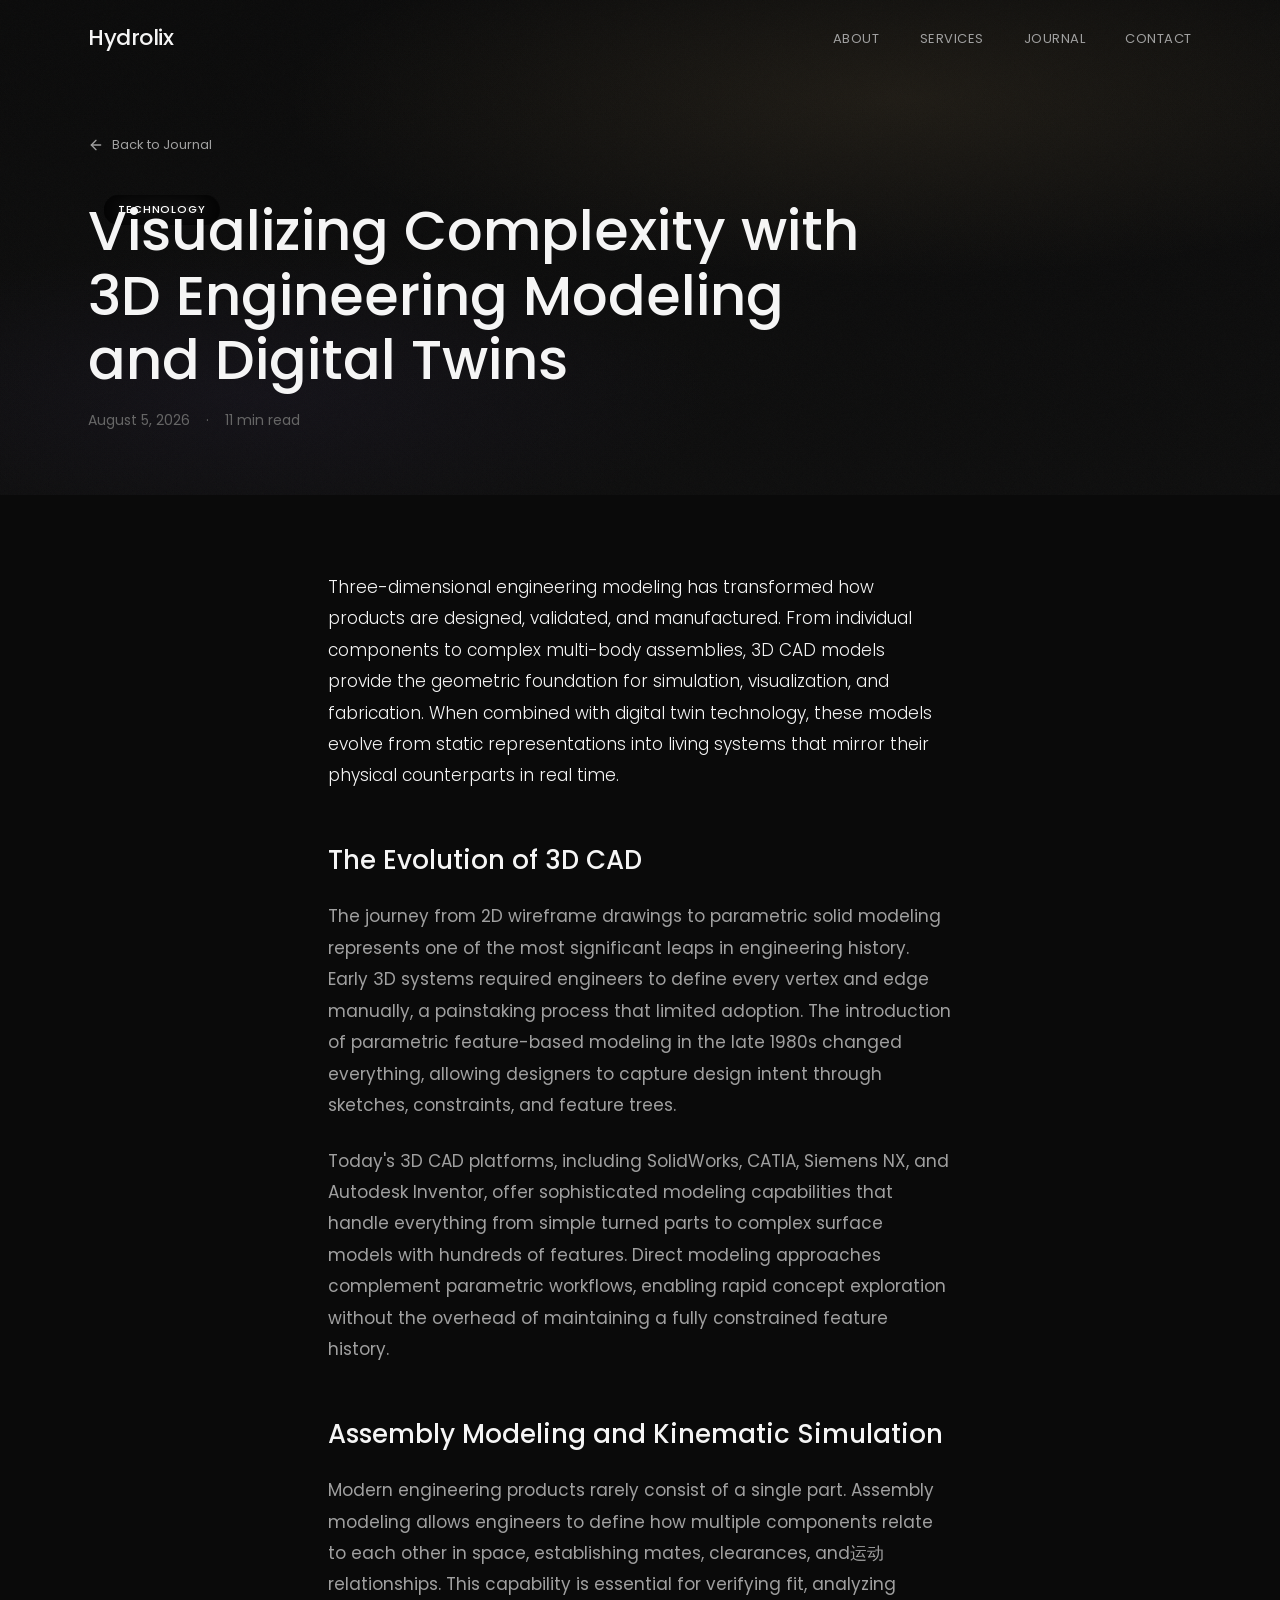
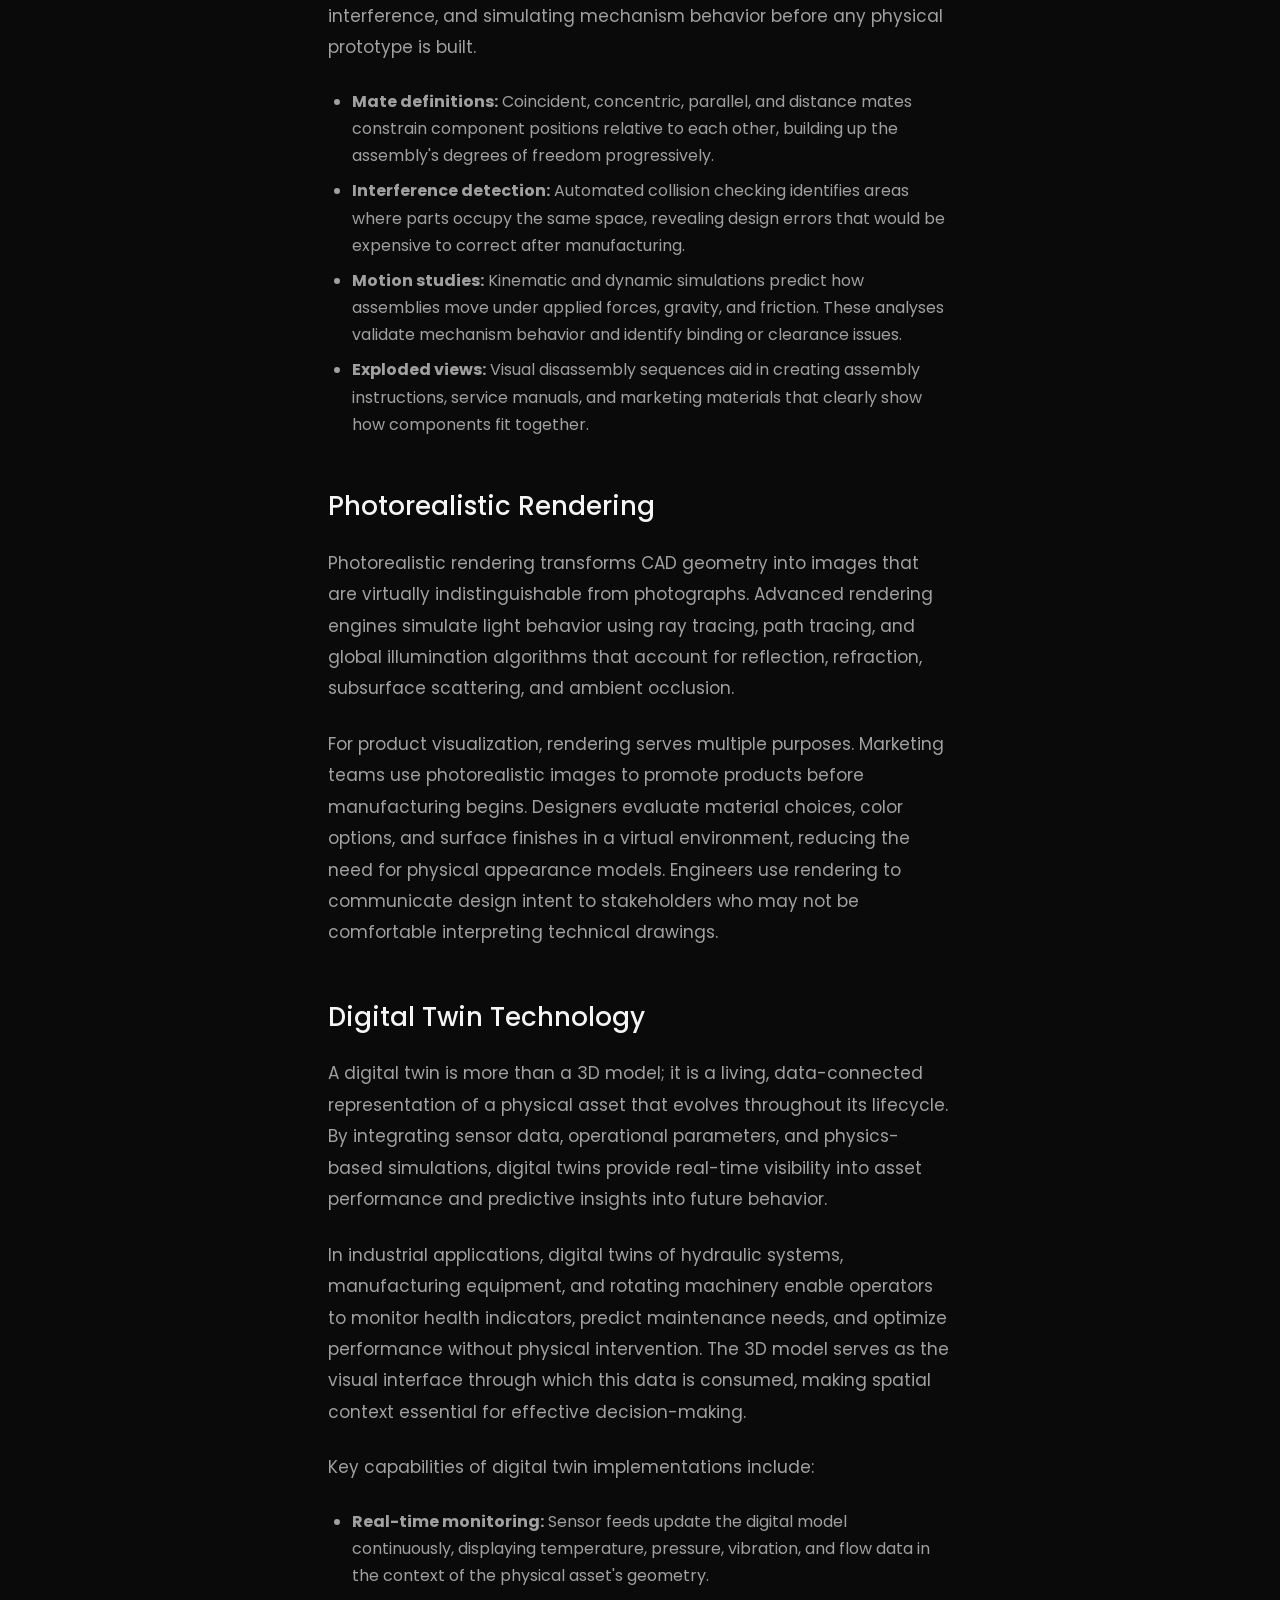
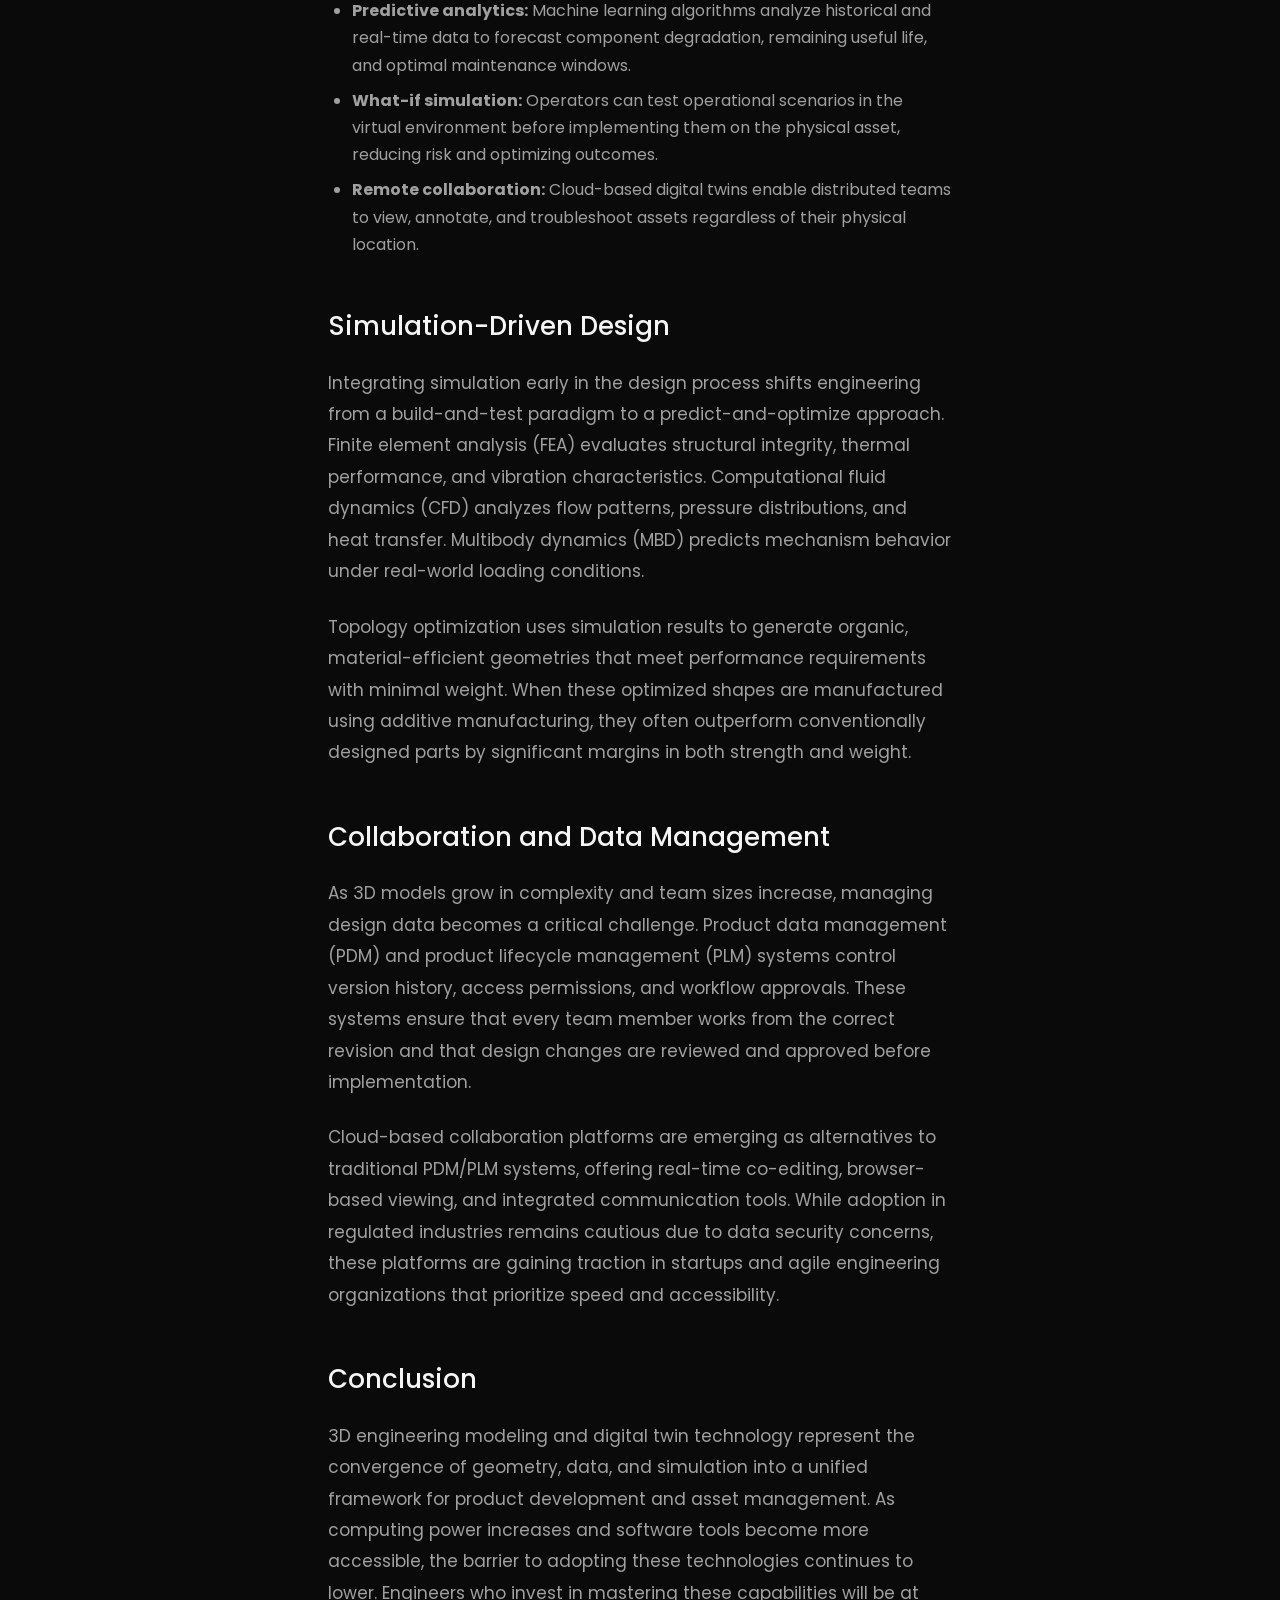
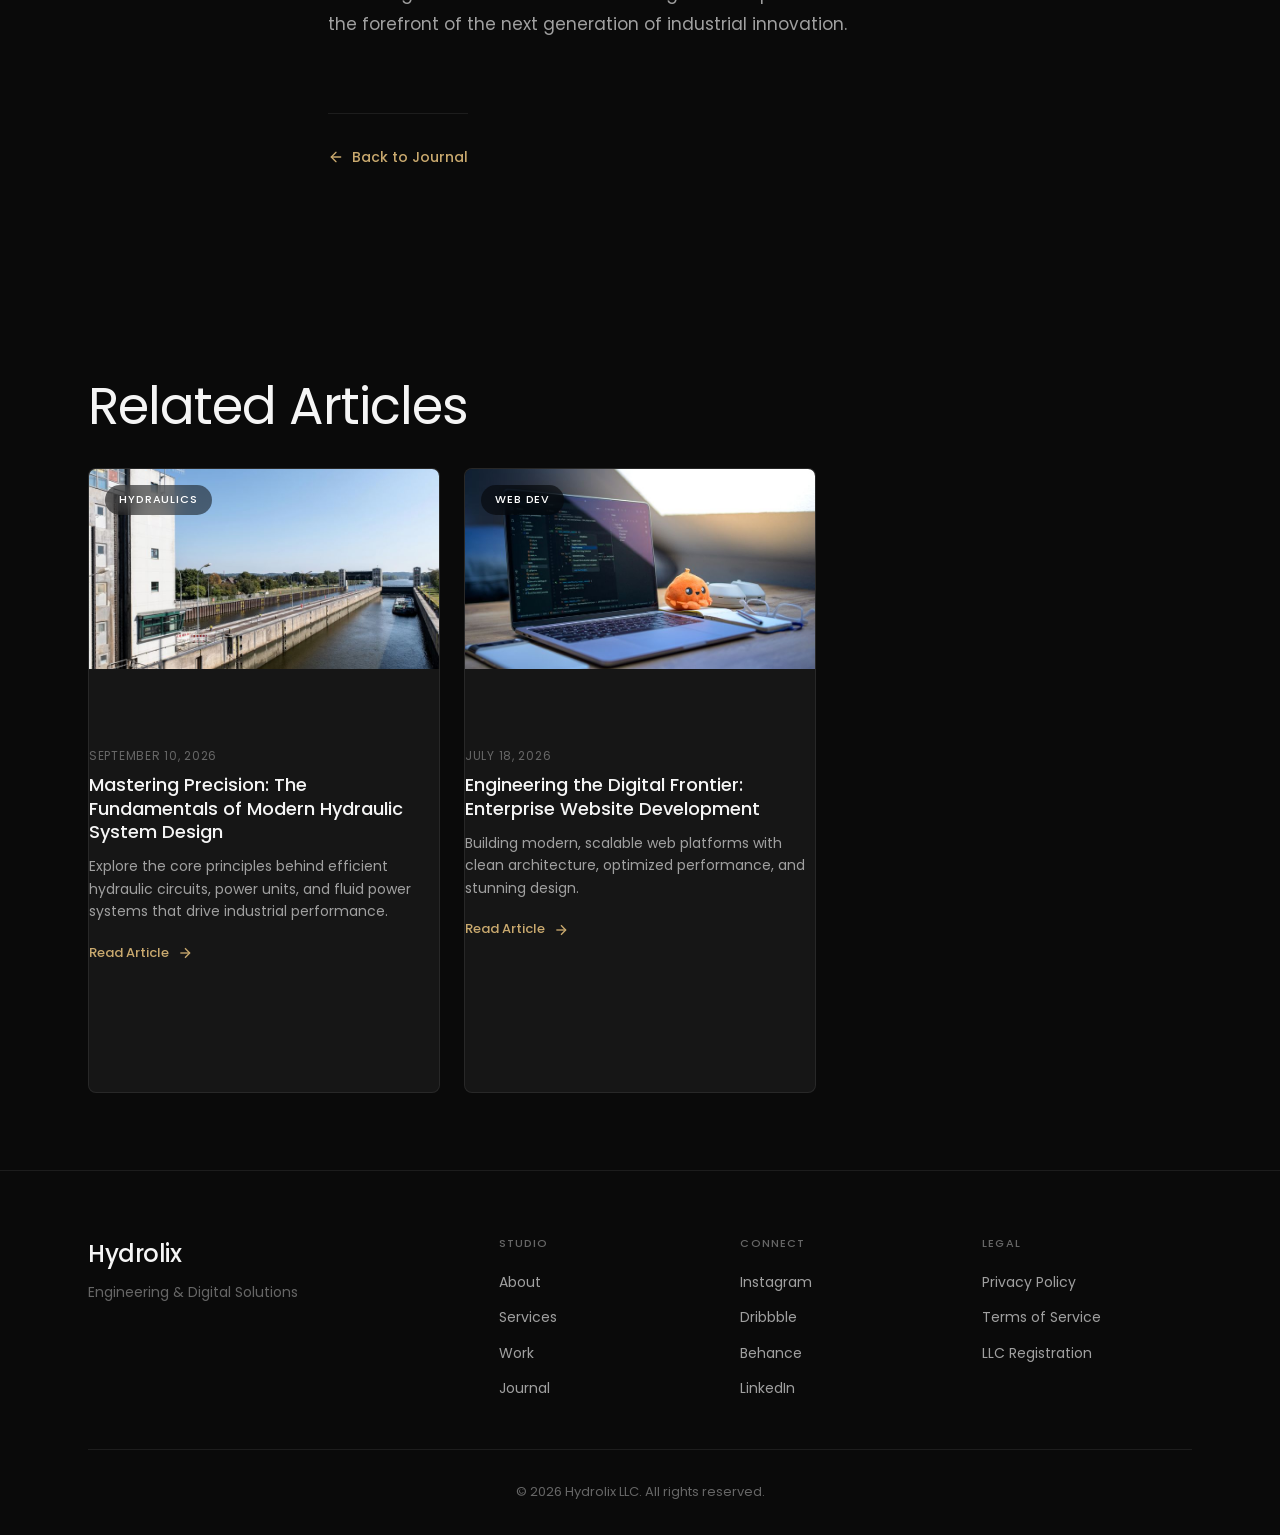
==== article-3d-modeling.html @ 4c35c7e0 "Initial commit - Hydrolix website" ====
<!DOCTYPE html>
<html lang="en">
<head>
  <meta charset="UTF-8">
  <meta name="viewport" content="width=device-width, initial-scale=1.0">
  <title>Visualizing Complexity with 3D Engineering Modeling and Digital Twins | Hydrolix</title>
  <meta name="description" content="Advanced 3D CAD models and digital twin technology for product visualization, simulation, and prototyping.">
  <link rel="preconnect" href="https://fonts.googleapis.com">
  <link rel="preconnect" href="https://fonts.gstatic.com" crossorigin>
  <link href="https://fonts.googleapis.com/css2?family=Poppins:wght@300;400;500;600;700&display=swap" rel="stylesheet">
  <link rel="stylesheet" href="styles.css">
</head>
<body>
  <a href="#main" class="skip-link">Skip to main content</a>

  <!-- Loader -->
  <div class="loader" id="loader" aria-hidden="true">
    <div class="loader-inner">
      <span class="loader-text">Hydrolix</span>
      <div class="loader-bar"><div class="loader-progress"></div></div>
    </div>
  </div>

  <!-- Navigation -->
  <nav class="navbar" id="navbar" role="navigation" aria-label="Main navigation">
    <div class="nav-container">
      <a href="index.html" class="nav-logo" aria-label="Hydrolix home">
        <span class="logo-text">Hydrolix</span>
      </a>
      <button class="nav-toggle" id="navToggle" aria-label="Toggle navigation menu" aria-expanded="false">
        <span class="hamburger"><span></span><span></span></span>
      </button>
      <ul class="nav-menu" id="navMenu" role="menubar">
        <li role="none"><a href="index.html#about" role="menuitem" class="nav-link">About</a></li>
        <li role="none"><a href="index.html#services" role="menuitem" class="nav-link">Services</a></li>
        <li role="none"><a href="index.html#articles" role="menuitem" class="nav-link">Journal</a></li>
        <li role="none"><a href="index.html#contact" role="menuitem" class="nav-link">Contact</a></li>
      </ul>
    </div>
  </nav>

  <main id="main">
    <!-- Article Hero -->
    <section class="article-hero">
      <div class="hero-bg">
        <div class="hero-gradient"></div>
        <div class="hero-noise"></div>
      </div>
      <div class="hero-content">
        <a href="index.html#articles" class="article-back-link" data-reveal>
          <svg width="16" height="16" viewBox="0 0 24 24" fill="none" stroke="currentColor" stroke-width="2" stroke-linecap="round" stroke-linejoin="round"><line x1="19" y1="12" x2="5" y2="12"/><polyline points="12 19 5 12 12 5"/></svg>
          Back to Journal
        </a>
        <div class="article-tags" data-reveal>
          <span class="article-tag">3D Modeling</span>
          <span class="article-tag">Technology</span>
        </div>
        <h1 class="article-hero-title" data-reveal>Visualizing Complexity with 3D Engineering Modeling and Digital Twins</h1>
        <div class="article-meta" data-reveal>
          <time datetime="2026-08-05">August 5, 2026</time>
          <span class="meta-separator">&middot;</span>
          <span>11 min read</span>
        </div>
      </div>
    </section>

    <!-- Article Body -->
    <article class="article-body">
      <div class="container container-narrow">
        <p class="article-lead">Three-dimensional engineering modeling has transformed how products are designed, validated, and manufactured. From individual components to complex multi-body assemblies, 3D CAD models provide the geometric foundation for simulation, visualization, and fabrication. When combined with digital twin technology, these models evolve from static representations into living systems that mirror their physical counterparts in real time.</p>

        <h2>The Evolution of 3D CAD</h2>
        <p>The journey from 2D wireframe drawings to parametric solid modeling represents one of the most significant leaps in engineering history. Early 3D systems required engineers to define every vertex and edge manually, a painstaking process that limited adoption. The introduction of parametric feature-based modeling in the late 1980s changed everything, allowing designers to capture design intent through sketches, constraints, and feature trees.</p>
        <p>Today's 3D CAD platforms, including SolidWorks, CATIA, Siemens NX, and Autodesk Inventor, offer sophisticated modeling capabilities that handle everything from simple turned parts to complex surface models with hundreds of features. Direct modeling approaches complement parametric workflows, enabling rapid concept exploration without the overhead of maintaining a fully constrained feature history.</p>

        <h2>Assembly Modeling and Kinematic Simulation</h2>
        <p>Modern engineering products rarely consist of a single part. Assembly modeling allows engineers to define how multiple components relate to each other in space, establishing mates, clearances, and运动 relationships. This capability is essential for verifying fit, analyzing interference, and simulating mechanism behavior before any physical prototype is built.</p>
        <ul>
          <li><strong>Mate definitions:</strong> Coincident, concentric, parallel, and distance mates constrain component positions relative to each other, building up the assembly's degrees of freedom progressively.</li>
          <li><strong>Interference detection:</strong> Automated collision checking identifies areas where parts occupy the same space, revealing design errors that would be expensive to correct after manufacturing.</li>
          <li><strong>Motion studies:</strong> Kinematic and dynamic simulations predict how assemblies move under applied forces, gravity, and friction. These analyses validate mechanism behavior and identify binding or clearance issues.</li>
          <li><strong>Exploded views:</strong> Visual disassembly sequences aid in creating assembly instructions, service manuals, and marketing materials that clearly show how components fit together.</li>
        </ul>

        <h2>Photorealistic Rendering</h2>
        <p>Photorealistic rendering transforms CAD geometry into images that are virtually indistinguishable from photographs. Advanced rendering engines simulate light behavior using ray tracing, path tracing, and global illumination algorithms that account for reflection, refraction, subsurface scattering, and ambient occlusion.</p>
        <p>For product visualization, rendering serves multiple purposes. Marketing teams use photorealistic images to promote products before manufacturing begins. Designers evaluate material choices, color options, and surface finishes in a virtual environment, reducing the need for physical appearance models. Engineers use rendering to communicate design intent to stakeholders who may not be comfortable interpreting technical drawings.</p>

        <h2>Digital Twin Technology</h2>
        <p>A digital twin is more than a 3D model; it is a living, data-connected representation of a physical asset that evolves throughout its lifecycle. By integrating sensor data, operational parameters, and physics-based simulations, digital twins provide real-time visibility into asset performance and predictive insights into future behavior.</p>
        <p>In industrial applications, digital twins of hydraulic systems, manufacturing equipment, and rotating machinery enable operators to monitor health indicators, predict maintenance needs, and optimize performance without physical intervention. The 3D model serves as the visual interface through which this data is consumed, making spatial context essential for effective decision-making.</p>
        <p>Key capabilities of digital twin implementations include:</p>
        <ul>
          <li><strong>Real-time monitoring:</strong> Sensor feeds update the digital model continuously, displaying temperature, pressure, vibration, and flow data in the context of the physical asset's geometry.</li>
          <li><strong>Predictive analytics:</strong> Machine learning algorithms analyze historical and real-time data to forecast component degradation, remaining useful life, and optimal maintenance windows.</li>
          <li><strong>What-if simulation:</strong> Operators can test operational scenarios in the virtual environment before implementing them on the physical asset, reducing risk and optimizing outcomes.</li>
          <li><strong>Remote collaboration:</strong> Cloud-based digital twins enable distributed teams to view, annotate, and troubleshoot assets regardless of their physical location.</li>
        </ul>

        <h2>Simulation-Driven Design</h2>
        <p>Integrating simulation early in the design process shifts engineering from a build-and-test paradigm to a predict-and-optimize approach. Finite element analysis (FEA) evaluates structural integrity, thermal performance, and vibration characteristics. Computational fluid dynamics (CFD) analyzes flow patterns, pressure distributions, and heat transfer. Multibody dynamics (MBD) predicts mechanism behavior under real-world loading conditions.</p>
        <p>Topology optimization uses simulation results to generate organic, material-efficient geometries that meet performance requirements with minimal weight. When these optimized shapes are manufactured using additive manufacturing, they often outperform conventionally designed parts by significant margins in both strength and weight.</p>

        <h2>Collaboration and Data Management</h2>
        <p>As 3D models grow in complexity and team sizes increase, managing design data becomes a critical challenge. Product data management (PDM) and product lifecycle management (PLM) systems control version history, access permissions, and workflow approvals. These systems ensure that every team member works from the correct revision and that design changes are reviewed and approved before implementation.</p>
        <p>Cloud-based collaboration platforms are emerging as alternatives to traditional PDM/PLM systems, offering real-time co-editing, browser-based viewing, and integrated communication tools. While adoption in regulated industries remains cautious due to data security concerns, these platforms are gaining traction in startups and agile engineering organizations that prioritize speed and accessibility.</p>

        <h2>Conclusion</h2>
        <p>3D engineering modeling and digital twin technology represent the convergence of geometry, data, and simulation into a unified framework for product development and asset management. As computing power increases and software tools become more accessible, the barrier to adopting these technologies continues to lower. Engineers who invest in mastering these capabilities will be at the forefront of the next generation of industrial innovation.</p>

        <a href="index.html#articles" class="article-back-bottom">
          <svg width="16" height="16" viewBox="0 0 24 24" fill="none" stroke="currentColor" stroke-width="2" stroke-linecap="round" stroke-linejoin="round"><line x1="19" y1="12" x2="5" y2="12"/><polyline points="12 19 5 12 12 5"/></svg>
          Back to Journal
        </a>
      </div>
    </article>

    <!-- Related Articles -->
    <section class="related-articles">
      <div class="container">
        <h2 class="section-title">Related Articles</h2>
        <div class="articles-grid">
          <article class="article-card" data-reveal>
            <div class="article-image" style="background-image: url('images/article-hydraulics.jpg'); background-size: cover; background-position: center;">
              <span class="article-tag">Hydraulics</span>
            </div>
            <div class="article-body">
              <time class="article-date" datetime="2026-09-10">September 10, 2026</time>
              <h3 class="article-title">Mastering Precision: The Fundamentals of Modern Hydraulic System Design</h3>
              <p class="article-excerpt">Explore the core principles behind efficient hydraulic circuits, power units, and fluid power systems that drive industrial performance.</p>
              <a href="article-hydraulics.html" class="article-link">Read Article <svg width="16" height="16" viewBox="0 0 24 24" fill="none" stroke="currentColor" stroke-width="2"><line x1="5" y1="12" x2="19" y2="12"/><polyline points="12 5 19 12 12 19"/></svg></a>
            </div>
          </article>
          <article class="article-card" data-reveal>
            <div class="article-image" style="background-image: url('images/article-web.jpg'); background-size: cover; background-position: center;">
              <span class="article-tag">Web Dev</span>
            </div>
            <div class="article-body">
              <time class="article-date" datetime="2026-07-18">July 18, 2026</time>
              <h3 class="article-title">Engineering the Digital Frontier: Enterprise Website Development</h3>
              <p class="article-excerpt">Building modern, scalable web platforms with clean architecture, optimized performance, and stunning design.</p>
              <a href="article-web.html" class="article-link">Read Article <svg width="16" height="16" viewBox="0 0 24 24" fill="none" stroke="currentColor" stroke-width="2"><line x1="5" y1="12" x2="19" y2="12"/><polyline points="12 5 19 12 12 19"/></svg></a>
            </div>
          </article>
        </div>
      </div>
    </section>
  </main>

  <!-- Footer -->
  <footer class="footer" role="contentinfo">
    <div class="container">
      <div class="footer-top">
        <div class="footer-brand">
          <a href="index.html" class="nav-logo" aria-label="Hydrolix home">
            <span class="logo-text">Hydrolix</span>
          </a>
          <p class="footer-tagline">Engineering & Digital Solutions</p>
        </div>
        <div class="footer-cols">
          <div class="footer-col">
            <h3 class="footer-heading">Studio</h3>
            <ul>
              <li><a href="index.html#about">About</a></li>
              <li><a href="index.html#services">Services</a></li>
              <li><a href="index.html#work">Work</a></li>
              <li><a href="index.html#articles">Journal</a></li>
            </ul>
          </div>
          <div class="footer-col">
            <h3 class="footer-heading">Connect</h3>
            <ul>
              <li><a href="#">Instagram</a></li>
              <li><a href="#">Dribbble</a></li>
              <li><a href="#">Behance</a></li>
              <li><a href="#">LinkedIn</a></li>
            </ul>
          </div>
          <div class="footer-col">
            <h3 class="footer-heading">Legal</h3>
            <ul>
              <li><a href="privacy.html">Privacy Policy</a></li>
              <li><a href="terms.html">Terms of Service</a></li>
              <li><a href="#">LLC Registration</a></li>
            </ul>
          </div>
        </div>
      </div>
      <div class="footer-bottom">
        <p>&copy; 2026 Hydrolix LLC. All rights reserved.</p>
      </div>
    </div>
  </footer>

  <script src="script.js"></script>
</body>
</html>
---- styles.css ----
/* ============================================================
   HYDROLIX — Visual & Immersive Design System
   Dark cinematic theme, storytelling-driven, elegant
   ============================================================ */

/* --- Tokens --- */
:root {
  --bg: #0a0a0a;
  --bg-elevated: #111111;
  --bg-card: #161616;
  --surface: #1a1a1a;
  --text: #f5f5f5;
  --text-secondary: #a0a0a0;
  --text-muted: #666666;
  --accent: #c9a96e;
  --accent-light: #dfc08a;
  --accent-dim: rgba(201, 169, 110, 0.15);
  --border: rgba(255, 255, 255, 0.08);
  --border-hover: rgba(255, 255, 255, 0.15);

  --font-display: 'Poppins', -apple-system, sans-serif;
  --font-body: 'Poppins', -apple-system, sans-serif;

  --ease: cubic-bezier(0.16, 1, 0.3, 1);
  --ease-out: cubic-bezier(0.33, 1, 0.68, 1);

  --container: 1200px;
  --gutter: clamp(1.5rem, 4vw, 3rem);
}

/* --- Reset --- */
*, *::before, *::after { box-sizing: border-box; margin: 0; padding: 0; }

html {
  scroll-behavior: smooth;
  scroll-padding-top: 80px;
  -webkit-text-size-adjust: 100%;
}

body {
  font-family: var(--font-body);
  font-size: 1rem;
  line-height: 1.6;
  color: var(--text);
  background: var(--bg);
  -webkit-font-smoothing: antialiased;
  overflow-x: hidden;
}

img, svg { display: block; max-width: 100%; }
a { color: inherit; text-decoration: none; cursor: pointer; }
ul, ol { list-style: none; }
button { font: inherit; cursor: pointer; border: none; background: none; }
input, textarea { font: inherit; }

/* --- Skip --- */
.skip-link {
  position: absolute;
  top: -100%;
  left: 1rem;
  padding: 0.5rem 1rem;
  background: var(--accent);
  color: var(--bg);
  font-weight: 600;
  z-index: 999;
  transition: top 0.2s;
}
.skip-link:focus { top: 1rem; }

/* --- Container --- */
.container {
  width: 100%;
  max-width: var(--container);
  margin: 0 auto;
  padding: 0 var(--gutter);
}
.container-narrow {
  max-width: 720px;
  margin: 0 auto;
}

/* --- Loader --- */
.loader {
  position: fixed;
  inset: 0;
  z-index: 9999;
  background: var(--bg);
  display: flex;
  align-items: center;
  justify-content: center;
  transition: opacity 0.6s var(--ease), visibility 0.6s;
}
.loader.hidden {
  opacity: 0;
  visibility: hidden;
  pointer-events: none;
}
.loader-inner { text-align: center; }
.loader-text {
  font-family: var(--font-display);
  font-size: clamp(2rem, 5vw, 3.5rem);
  font-weight: 500;
  letter-spacing: -0.02em;
  display: block;
  margin-bottom: 1.5rem;
}
.loader-bar {
  width: 200px;
  height: 2px;
  background: var(--border);
  margin: 0 auto;
  overflow: hidden;
}
.loader-progress {
  width: 0%;
  height: 100%;
  background: var(--accent);
  transition: width 0.4s var(--ease);
}

/* --- Buttons --- */
.btn {
  display: inline-flex;
  align-items: center;
  justify-content: center;
  gap: 0.5rem;
  padding: 0.875rem 2rem;
  font-family: var(--font-body);
  font-size: 0.875rem;
  font-weight: 500;
  letter-spacing: 0.02em;
  border-radius: 100px;
  transition: all 0.3s var(--ease);
  cursor: pointer;
  min-height: 48px;
}
.btn:focus-visible {
  outline: 2px solid var(--accent);
  outline-offset: 3px;
}
.btn-primary {
  background: var(--text);
  color: var(--bg);
}
.btn-primary:hover {
  background: var(--accent);
  color: var(--bg);
  transform: translateY(-1px);
}
.btn-ghost {
  background: transparent;
  color: var(--text);
  border: 1px solid var(--border-hover);
}
.btn-ghost:hover {
  border-color: var(--accent);
  color: var(--accent);
}
.btn-submit {
  width: 100%;
  border-radius: 100px;
}
.btn-submit .btn-loading { display: none; }
.btn-submit.loading .btn-text { visibility: hidden; }
.btn-submit.loading .btn-loading {
  display: block;
  position: absolute;
  animation: spin 1s linear infinite;
}
@keyframes spin { to { transform: rotate(360deg); } }

/* --- Navigation --- */
.navbar {
  position: fixed;
  top: 0;
  left: 0;
  right: 0;
  z-index: 100;
  padding: 1.25rem 0;
  transition: all 0.4s var(--ease);
}
.navbar.scrolled {
  background: rgba(10, 10, 10, 0.85);
  backdrop-filter: blur(20px);
  -webkit-backdrop-filter: blur(20px);
  padding: 0.75rem 0;
  border-bottom: 1px solid var(--border);
}
.nav-container {
  display: flex;
  align-items: center;
  justify-content: space-between;
  max-width: var(--container);
  margin: 0 auto;
  padding: 0 var(--gutter);
}
.nav-logo {
  display: flex;
  align-items: center;
  gap: 0.5rem;
}
.logo-text {
  font-family: var(--font-display);
  font-size: 1.375rem;
  font-weight: 500;
  letter-spacing: -0.02em;
}
.nav-menu {
  display: flex;
  align-items: center;
  gap: 2.5rem;
}
.nav-link {
  font-size: 0.8125rem;
  font-weight: 400;
  letter-spacing: 0.04em;
  text-transform: uppercase;
  color: var(--text-secondary);
  transition: color 0.3s;
  position: relative;
}
.nav-link::after {
  content: '';
  position: absolute;
  bottom: -4px;
  left: 0;
  width: 0;
  height: 1px;
  background: var(--accent);
  transition: width 0.3s var(--ease);
}
.nav-link:hover,
.nav-link.active {
  color: var(--text);
}
.nav-link:hover::after,
.nav-link.active::after {
  width: 100%;
}

/* Mobile toggle */
.nav-toggle {
  display: none;
  flex-direction: column;
  gap: 6px;
  padding: 8px;
  z-index: 10;
}
.nav-toggle span {
  display: block;
  width: 24px;
  height: 1.5px;
  background: var(--text);
  transition: all 0.3s var(--ease);
  transform-origin: center;
}
.nav-toggle.active span:first-child {
  transform: translateY(3.75px) rotate(45deg);
}
.nav-toggle.active span:last-child {
  transform: translateY(-3.75px) rotate(-45deg);
}
.nav-backdrop {
  display: none;
  position: fixed;
  inset: 0;
  background: rgba(0, 0, 0, 0.5);
  z-index: 4;
  opacity: 0;
  transition: opacity 0.3s var(--ease);
}
.nav-backdrop.active {
  display: block;
  opacity: 1;
}

/* --- Hero --- */
.hero {
  position: relative;
  min-height: auto;
  display: flex;
  align-items: center;
  overflow: hidden;
  padding: 5rem 0 2rem;
}
.hero-bg {
  position: absolute;
  inset: 0;
  z-index: 0;
}
.hero-gradient {
  position: absolute;
  inset: 0;
  background:
    radial-gradient(ellipse 80% 60% at 70% 20%, rgba(201, 169, 110, 0.1) 0%, transparent 60%),
    radial-gradient(ellipse 60% 50% at 20% 80%, rgba(100, 80, 160, 0.08) 0%, transparent 60%),
    linear-gradient(180deg, var(--bg) 0%, #0d0d0d 100%);
}
.hero-noise {
  position: absolute;
  inset: 0;
  opacity: 0.03;
  background-image: url("data:image/svg+xml,%3Csvg viewBox='0 0 256 256' xmlns='http://www.w3.org/2000/svg'%3E%3Cfilter id='n'%3E%3CfeTurbulence type='fractalNoise' baseFrequency='0.9' numOctaves='4' stitchTiles='stitch'/%3E%3C/filter%3E%3Crect width='100%25' height='100%25' filter='url(%23n)'/%3E%3C/svg%3E");
  background-size: 128px;
}
.hero-grid-lines {
  position: absolute;
  inset: 0;
  background-image:
    linear-gradient(rgba(255, 255, 255, 0.02) 1px, transparent 1px),
    linear-gradient(90deg, rgba(255, 255, 255, 0.02) 1px, transparent 1px);
  background-size: 80px 80px;
  mask-image: radial-gradient(ellipse 70% 50% at 50% 50%, black 0%, transparent 70%);
  -webkit-mask-image: radial-gradient(ellipse 70% 50% at 50% 50%, black 0%, transparent 70%);
}
.hero-orb {
  position: absolute;
  border-radius: 50%;
  filter: blur(80px);
  opacity: 0.4;
  animation: orbFloat 20s ease-in-out infinite;
}
.hero-orb-1 {
  width: 400px;
  height: 400px;
  background: radial-gradient(circle, rgba(201, 169, 110, 0.15) 0%, transparent 70%);
  top: 10%;
  right: 15%;
  animation-delay: 0s;
}
.hero-orb-2 {
  width: 300px;
  height: 300px;
  background: radial-gradient(circle, rgba(100, 80, 160, 0.12) 0%, transparent 70%);
  bottom: 20%;
  left: 10%;
  animation-delay: -7s;
}
.hero-orb-3 {
  width: 250px;
  height: 250px;
  background: radial-gradient(circle, rgba(201, 169, 110, 0.08) 0%, transparent 70%);
  top: 50%;
  left: 40%;
  animation-delay: -14s;
}
@keyframes orbFloat {
  0%, 100% { transform: translate(0, 0) scale(1); }
  25% { transform: translate(30px, -20px) scale(1.05); }
  50% { transform: translate(-20px, 30px) scale(0.95); }
  75% { transform: translate(20px, 20px) scale(1.02); }
}
.hero-content {
  position: relative;
  z-index: 1;
  max-width: var(--container);
  margin: 0 auto;
  padding: 0 var(--gutter);
  padding-top: 2rem;
  padding-bottom: 2rem;
}
.hero-badge {
  display: inline-flex;
  align-items: center;
  gap: 0.5rem;
  padding: 0.5rem 1rem;
  background: rgba(201, 169, 110, 0.1);
  border: 1px solid rgba(201, 169, 110, 0.2);
  border-radius: 100px;
  font-size: 0.75rem;
  font-weight: 500;
  letter-spacing: 0.02em;
  color: var(--accent);
  margin-bottom: 2rem;
  backdrop-filter: blur(10px);
}
.hero-badge-dot {
  width: 6px;
  height: 6px;
  background: var(--accent);
  border-radius: 50%;
  animation: dotPulse 2s ease-in-out infinite;
}
@keyframes dotPulse {
  0%, 100% { opacity: 1; transform: scale(1); }
  50% { opacity: 0.5; transform: scale(1.2); }
}
.hero-eyebrow {
  font-size: 0.75rem;
  font-weight: 500;
  letter-spacing: 0.15em;
  text-transform: uppercase;
  color: var(--accent);
  margin-bottom: 2rem;
}
.hero-title {
  font-family: var(--font-display);
  font-size: clamp(2.75rem, 7vw, 5.5rem);
  font-weight: 400;
  line-height: 1.08;
  letter-spacing: -0.03em;
  margin-bottom: 2rem;
  max-width: 800px;
}
.hero-title em {
  font-style: italic;
  color: var(--accent);
  position: relative;
}
.hero-title em::after {
  content: '';
  position: absolute;
  bottom: 0.1em;
  left: 0;
  width: 100%;
  height: 2px;
  background: linear-gradient(90deg, var(--accent), transparent);
  opacity: 0.4;
}
.hero-subtitle {
  font-size: clamp(1rem, 1.5vw, 1.125rem);
  line-height: 1.7;
  color: var(--text-secondary);
  max-width: 520px;
  margin-bottom: 3rem;
}
.hero-actions {
  display: flex;
  gap: 1rem;
  flex-wrap: wrap;
}
.hero-actions .btn-primary svg {
  transition: transform 0.3s var(--ease);
}
.hero-actions .btn-primary:hover svg {
  transform: translateX(4px);
}
.hero-scroll {
  position: absolute;
  bottom: 2rem;
  left: var(--gutter);
  display: flex;
  flex-direction: column;
  align-items: center;
  gap: 0.75rem;
}
.hero-scroll span {
  font-size: 0.6875rem;
  letter-spacing: 0.15em;
  text-transform: uppercase;
  color: var(--text-muted);
  writing-mode: vertical-rl;
}
.scroll-line {
  width: 1px;
  height: 60px;
  background: linear-gradient(to bottom, var(--accent), transparent);
  animation: scrollPulse 2s ease-in-out infinite;
}
@keyframes scrollPulse {
  0%, 100% { opacity: 1; }
  50% { opacity: 0.3; }
}
.hero-floating-stats {
  position: absolute;
  bottom: 2rem;
  right: var(--gutter);
  display: flex;
  align-items: center;
  gap: 1.5rem;
  padding: 1rem 1.5rem;
  background: rgba(22, 22, 22, 0.6);
  backdrop-filter: blur(20px);
  border: 1px solid var(--border);
  border-radius: 12px;
}
.hero-stat-item {
  text-align: center;
}
.hero-stat-value {
  display: block;
  font-family: var(--font-display);
  font-size: 1.5rem;
  font-weight: 500;
  color: var(--text);
  line-height: 1;
}
.hero-stat-label {
  display: block;
  font-size: 0.6875rem;
  color: var(--text-muted);
  margin-top: 0.25rem;
}
.hero-stat-divider {
  width: 1px;
  height: 30px;
  background: var(--border);
}

/* --- Marquee --- */
.marquee {
  padding: 1.5rem 0;
  border-top: 1px solid var(--border);
  border-bottom: 1px solid var(--border);
  overflow: hidden;
}
.marquee-track {
  display: flex;
  align-items: center;
  gap: 2rem;
  animation: marquee 25s linear infinite;
  white-space: nowrap;
  width: max-content;
}
.marquee-track span {
  font-family: var(--font-display);
  font-size: clamp(1rem, 2vw, 1.375rem);
  font-weight: 400;
  font-style: italic;
  color: var(--text-muted);
}
.marquee-track .dot {
  width: 4px;
  height: 4px;
  border-radius: 50%;
  background: var(--accent);
  flex-shrink: 0;
}
@keyframes marquee {
  0% { transform: translateX(0); }
  100% { transform: translateX(-50%); }
}

/* --- Section Commons --- */
.section-label {
  display: block;
  font-size: 0.6875rem;
  font-weight: 500;
  letter-spacing: 0.15em;
  text-transform: uppercase;
  color: var(--accent);
  margin-bottom: 1.25rem;
}
.section-title {
  font-family: var(--font-display);
  font-size: clamp(2rem, 4vw, 3.25rem);
  font-weight: 400;
  line-height: 1.15;
  letter-spacing: -0.02em;
}

/* --- About --- */
.about {
  padding: clamp(5rem, 12vw, 8rem) 0;
}
.about-layout {
  display: grid;
  grid-template-columns: 1fr 1fr;
  gap: clamp(3rem, 6vw, 6rem);
  margin-bottom: clamp(4rem, 8vw, 6rem);
}
.about-left .section-title {
  position: sticky;
  top: 8rem;
}
.about-right p {
  color: var(--text-secondary);
  line-height: 1.8;
  margin-bottom: 1.5rem;
}
.about-lead {
  font-size: 1.125rem;
  color: var(--text) !important;
  font-weight: 300;
}
.about-stats {
  display: grid;
  grid-template-columns: repeat(4, 1fr);
  gap: 2rem;
  padding-top: 3rem;
  border-top: 1px solid var(--border);
}
.stat { text-align: center; }
.stat-number {
  font-family: var(--font-display);
  font-size: clamp(2.5rem, 4vw, 3.5rem);
  font-weight: 400;
  color: var(--text);
  line-height: 1;
}
.stat-suffix {
  font-family: var(--font-display);
  font-size: clamp(2rem, 3vw, 2.5rem);
  color: var(--accent);
}
.stat-label {
  display: block;
  font-size: 0.8125rem;
  color: var(--text-muted);
  margin-top: 0.5rem;
}

/* --- Services --- */
.services {
  padding: clamp(5rem, 12vw, 8rem) 0;
  background: var(--bg-elevated);
}
.services-header {
  margin-bottom: 4rem;
  text-align: center;
  max-width: 600px;
  margin-left: auto;
  margin-right: auto;
}
.services-subtitle {
  margin-top: 1rem;
  font-size: 1.125rem;
  color: var(--text-secondary);
  line-height: 1.6;
}
.services-grid {
  display: grid;
  grid-template-columns: repeat(auto-fit, minmax(320px, 1fr));
  gap: 1.5rem;
}
.service-card {
  position: relative;
  display: flex;
  flex-direction: column;
  padding: 2.5rem 2rem;
  background: var(--bg-card);
  border: 1px solid var(--border);
  border-radius: 16px;
  cursor: pointer;
  transition: all 0.4s var(--ease);
  overflow: hidden;
}
.service-card::before {
  content: '';
  position: absolute;
  top: 0;
  left: 0;
  right: 0;
  height: 3px;
  background: linear-gradient(90deg, var(--accent), var(--accent-light));
  opacity: 0;
  transition: opacity 0.4s var(--ease);
}
.service-card:hover {
  border-color: var(--accent);
  transform: translateY(-8px);
  box-shadow: 0 20px 40px rgba(0, 0, 0, 0.3);
}
.service-card:hover::before {
  opacity: 1;
}
.service-icon {
  width: 64px;
  height: 64px;
  display: flex;
  align-items: center;
  justify-content: center;
  background: var(--accent-dim);
  border-radius: 12px;
  color: var(--accent);
  margin-bottom: 1.5rem;
  transition: all 0.4s var(--ease);
}
.service-card:hover .service-icon {
  background: var(--accent);
  color: var(--bg);
  transform: scale(1.05);
}
.service-content {
  flex: 1;
}
.service-name {
  font-family: var(--font-display);
  font-size: 1.25rem;
  font-weight: 500;
  color: var(--text);
  margin-bottom: 0.75rem;
  transition: color 0.3s;
}
.service-card:hover .service-name {
  color: var(--accent);
}
.service-desc {
  font-size: 0.9375rem;
  color: var(--text-secondary);
  line-height: 1.6;
}
.service-arrow {
  display: flex;
  align-items: center;
  justify-content: center;
  width: 40px;
  height: 40px;
  border-radius: 50%;
  background: var(--surface);
  color: var(--text-muted);
  margin-top: 1.5rem;
  transition: all 0.4s var(--ease);
  opacity: 0;
  transform: translateY(10px);
}
.service-card:hover .service-arrow {
  opacity: 1;
  transform: translateY(0);
  background: var(--accent);
  color: var(--bg);
}

/* --- Work --- */
.work {
  padding: clamp(5rem, 12vw, 8rem) 0;
}
.work-header {
  display: flex;
  align-items: flex-end;
  justify-content: space-between;
  margin-bottom: 3rem;
  gap: 2rem;
  flex-wrap: wrap;
}
.work-filters {
  display: flex;
  gap: 0.5rem;
  flex-wrap: wrap;
}
.filter-btn {
  padding: 0.5rem 1.25rem;
  font-size: 0.8125rem;
  font-weight: 400;
  letter-spacing: 0.02em;
  border: 1px solid var(--border);
  border-radius: 100px;
  color: var(--text-secondary);
  transition: all 0.3s var(--ease);
}
.filter-btn:hover {
  border-color: var(--text-muted);
  color: var(--text);
}
.filter-btn.active {
  background: var(--text);
  color: var(--bg);
  border-color: var(--text);
}
.filter-btn:focus-visible {
  outline: 2px solid var(--accent);
  outline-offset: 2px;
}
.work-grid {
  display: grid;
  grid-template-columns: repeat(3, 1fr);
  gap: 1.5rem;
}
.work-card {
  position: relative;
  border-radius: 8px;
  overflow: hidden;
  cursor: pointer;
  transition: transform 0.5s var(--ease);
}
.work-card.hidden {
  display: none;
}
.work-card:hover {
  transform: translateY(-4px);
}
.work-card-tall {
  grid-row: span 2;
}
.work-card-wide {
  grid-column: span 2;
}
.work-thumb {
  width: 100%;
  height: 100%;
  min-height: 280px;
  position: relative;
  overflow: hidden;
}
.work-card-tall .work-thumb {
  min-height: 100%;
}
.work-thumb-inner {
  position: absolute;
  inset: 0;
  display: flex;
  align-items: center;
  justify-content: center;
  opacity: 0;
  transition: opacity 0.4s var(--ease);
}
.work-card:hover .work-thumb-inner {
  opacity: 1;
}
.work-thumb-inner::before {
  content: '';
  position: absolute;
  inset: 0;
  background: rgba(0, 0, 0, 0.5);
}
.work-thumb-label {
  position: relative;
  z-index: 1;
  font-family: var(--font-display);
  font-size: clamp(1.5rem, 3vw, 2.5rem);
  font-weight: 400;
  color: white;
  letter-spacing: -0.01em;
}
.work-meta {
  position: absolute;
  bottom: 0;
  left: 0;
  right: 0;
  padding: 1.5rem;
  background: linear-gradient(to top, rgba(0,0,0,0.7) 0%, transparent 100%);
}
.work-meta h3 {
  font-family: var(--font-display);
  font-size: 1.125rem;
  font-weight: 400;
  margin-bottom: 0.25rem;
}
.work-meta span {
  font-size: 0.75rem;
  color: var(--text-secondary);
  text-transform: uppercase;
  letter-spacing: 0.08em;
}

/* --- Visual Break --- */
.visual-break {
  position: relative;
  height: 60vh;
  min-height: 400px;
  display: flex;
  align-items: center;
  justify-content: center;
  overflow: hidden;
}
.visual-break-bg {
  position: absolute;
  inset: 0;
}
.visual-break-bg::after {
  content: '';
  position: absolute;
  inset: 0;
  background: rgba(0, 0, 0, 0.55);
}
.visual-break-content {
  position: relative;
  z-index: 1;
  text-align: center;
  padding: 2rem;
}
.visual-break-quote {
  font-family: var(--font-display);
  font-size: clamp(1.5rem, 3.5vw, 2.75rem);
  font-weight: 400;
  font-style: italic;
  line-height: 1.4;
  max-width: 700px;
  margin-bottom: 1.5rem;
}
.visual-break-attr {
  font-size: 0.875rem;
  color: var(--accent);
  letter-spacing: 0.05em;
}

/* --- Articles --- */
.articles {
  padding: clamp(5rem, 12vw, 8rem) 0;
}
.articles-header {
  margin-bottom: 3rem;
}
.articles-grid {
  display: grid;
  grid-template-columns: repeat(3, 1fr);
  gap: 1.5rem;
}
.article-card {
  border-radius: 8px;
  overflow: hidden;
  background: var(--bg-card);
  border: 1px solid var(--border);
  transition: all 0.4s var(--ease);
}
.article-card:hover {
  border-color: var(--border-hover);
  transform: translateY(-2px);
}
.article-featured {
  grid-column: span 2;
  grid-row: span 2;
}
.article-image {
  height: 200px;
  position: relative;
  overflow: hidden;
}
.article-featured .article-image {
  height: 100%;
  min-height: 300px;
}
.article-tag {
  position: absolute;
  top: 1rem;
  left: 1rem;
  padding: 0.375rem 0.875rem;
  background: rgba(0, 0, 0, 0.5);
  backdrop-filter: blur(10px);
  color: white;
  font-size: 0.6875rem;
  font-weight: 500;
  text-transform: uppercase;
  letter-spacing: 0.08em;
  border-radius: 100px;
}
.article-body {
  padding: 1.5rem;
}
.article-featured .article-body {
  position: absolute;
  bottom: 0;
  left: 0;
  right: 0;
  background: linear-gradient(to top, rgba(0,0,0,0.85) 0%, transparent 100%);
  padding: 3rem 2rem 2rem;
}
.article-date {
  font-size: 0.75rem;
  color: var(--text-muted);
  text-transform: uppercase;
  letter-spacing: 0.06em;
  display: block;
  margin-bottom: 0.5rem;
}
.article-title {
  font-family: var(--font-display);
  font-size: 1.125rem;
  font-weight: 500;
  line-height: 1.3;
  margin-bottom: 0.75rem;
}
.article-featured .article-title {
  font-size: 1.5rem;
  color: white;
}
.article-excerpt {
  font-size: 0.875rem;
  color: var(--text-secondary);
  line-height: 1.6;
  margin-bottom: 1rem;
  display: -webkit-box;
  -webkit-line-clamp: 3;
  -webkit-box-orient: vertical;
  overflow: hidden;
}
.article-featured .article-excerpt {
  color: rgba(255,255,255,0.7);
}
.article-link {
  display: inline-flex;
  align-items: center;
  gap: 0.5rem;
  font-size: 0.8125rem;
  font-weight: 500;
  color: var(--accent);
  transition: gap 0.3s var(--ease);
}
.article-link:hover {
  gap: 0.75rem;
}
.article-link:focus-visible {
  outline: 2px solid var(--accent);
  outline-offset: 2px;
}

/* --- Testimonials --- */
.testimonials {
  padding: clamp(5rem, 12vw, 8rem) 0;
  background: var(--bg-elevated);
}
.testimonials-header {
  margin-bottom: 4rem;
}
.testimonials-track {
  display: grid;
  grid-template-columns: repeat(3, 1fr);
  gap: 1.5rem;
}
.testimonial-card {
  padding: 2.5rem;
  background: var(--bg-card);
  border: 1px solid var(--border);
  border-radius: 8px;
  display: flex;
  flex-direction: column;
  justify-content: space-between;
  transition: border-color 0.3s;
}
.testimonial-card:hover {
  border-color: var(--border-hover);
}
.testimonial-text {
  font-family: var(--font-display);
  font-size: 1.0625rem;
  font-style: italic;
  line-height: 1.7;
  margin-bottom: 2rem;
  color: var(--text-secondary);
}
.testimonial-author {
  display: flex;
  align-items: center;
  gap: 0.875rem;
}
.testimonial-avatar {
  width: 40px;
  height: 40px;
  border-radius: 50%;
  display: flex;
  align-items: center;
  justify-content: center;
  font-family: var(--font-display);
  font-size: 1rem;
  font-weight: 500;
  color: white;
  flex-shrink: 0;
}
.testimonial-name {
  display: block;
  font-family: var(--font-body);
  font-weight: 500;
  font-size: 0.875rem;
  font-style: normal;
}
.testimonial-role {
  font-size: 0.75rem;
  color: var(--text-muted);
}

/* --- Contact --- */
.contact {
  padding: clamp(5rem, 12vw, 8rem) 0;
}
.contact-layout {
  display: grid;
  grid-template-columns: 1fr 1fr;
  gap: clamp(3rem, 6vw, 6rem);
}
.contact-desc {
  font-size: 1rem;
  color: var(--text-secondary);
  line-height: 1.7;
  margin-bottom: 2.5rem;
}
.contact-details {
  display: flex;
  flex-direction: column;
  gap: 1.5rem;
}
.contact-link {
  display: block;
  transition: color 0.3s;
}
a.contact-link:hover .contact-link-value {
  color: var(--accent);
}
.contact-link-label {
  display: block;
  font-size: 0.6875rem;
  font-weight: 500;
  text-transform: uppercase;
  letter-spacing: 0.1em;
  color: var(--text-muted);
  margin-bottom: 0.25rem;
}
.contact-link-value {
  font-size: 1rem;
  color: var(--text);
  transition: color 0.3s;
  line-height: 1.5;
}

/* --- Form --- */
.contact-form {
  padding: 2.5rem;
  background: var(--bg-card);
  border: 1px solid var(--border);
  border-radius: 8px;
}
.form-row {
  display: grid;
  grid-template-columns: 1fr 1fr;
  gap: 1rem;
}
.form-group {
  margin-bottom: 1.25rem;
}
.form-label {
  display: block;
  font-size: 0.8125rem;
  font-weight: 500;
  margin-bottom: 0.5rem;
  color: var(--text-secondary);
}
.required { color: var(--accent); }
.form-input {
  width: 100%;
  padding: 0.75rem 1rem;
  background: var(--surface);
  border: 1px solid var(--border);
  border-radius: 6px;
  color: var(--text);
  font-size: 0.9375rem;
  transition: border-color 0.3s, box-shadow 0.3s;
  min-height: 48px;
}
.form-input::placeholder { color: var(--text-muted); }
.form-input:focus {
  outline: none;
  border-color: var(--accent);
  box-shadow: 0 0 0 3px var(--accent-dim);
}
.form-input.error {
  border-color: #ef4444;
}
.form-textarea {
  resize: vertical;
  min-height: 120px;
}
.form-error {
  display: block;
  font-size: 0.75rem;
  color: #ef4444;
  margin-top: 0.375rem;
  min-height: 1em;
}
.form-success {
  display: none;
  align-items: center;
  gap: 0.75rem;
  padding: 1rem;
  margin-top: 1rem;
  background: rgba(16, 185, 129, 0.1);
  border: 1px solid rgba(16, 185, 129, 0.3);
  border-radius: 6px;
  color: #34d399;
  font-size: 0.875rem;
}
.form-success.show { display: flex; }
.form-success svg { flex-shrink: 0; }

/* --- Footer --- */
.footer {
  padding: 4rem 0 2rem;
  border-top: 1px solid var(--border);
}
.footer-top {
  display: grid;
  grid-template-columns: 1fr 2fr;
  gap: 4rem;
  margin-bottom: 3rem;
}
.footer-brand .logo-text {
  font-size: 1.5rem;
}
.footer-tagline {
  font-size: 0.875rem;
  color: var(--text-muted);
  margin-top: 0.5rem;
}
.footer-cols {
  display: grid;
  grid-template-columns: repeat(3, 1fr);
  gap: 2rem;
}
.footer-heading {
  font-size: 0.6875rem;
  font-weight: 500;
  text-transform: uppercase;
  letter-spacing: 0.1em;
  color: var(--text-muted);
  margin-bottom: 1rem;
}
.footer-col ul {
  display: flex;
  flex-direction: column;
  gap: 0.625rem;
}
.footer-col a {
  font-size: 0.875rem;
  color: var(--text-secondary);
  transition: color 0.3s;
}
.footer-col a:hover { color: var(--text); }
.footer-col a:focus-visible {
  outline: 2px solid var(--accent);
  outline-offset: 2px;
}
.footer-bottom {
  padding-top: 2rem;
  border-top: 1px solid var(--border);
  text-align: center;
}
.footer-bottom p {
  font-size: 0.8125rem;
  color: var(--text-muted);
}

/* --- Reveal Animations --- */
[data-reveal] {
  opacity: 0;
  transform: translateY(40px);
  transition: opacity 0.8s var(--ease), transform 0.8s var(--ease);
}
[data-reveal].revealed {
  opacity: 1;
  transform: translateY(0);
}

/* --- Reduced Motion --- */
@media (prefers-reduced-motion: reduce) {
  *, *::before, *::after {
    animation-duration: 0.01ms !important;
    animation-iteration-count: 1 !important;
    transition-duration: 0.01ms !important;
    scroll-behavior: auto !important;
  }
  [data-reveal] {
    opacity: 1;
    transform: none;
  }
}

/* --- Article Hero --- */
.article-hero {
  position: relative;
  height: 55vh;
  min-height: 350px;
  overflow: hidden;
}
.article-hero .hero-bg {
  position: absolute;
  inset: 0;
}
.article-hero .hero-content {
  position: relative;
  z-index: 1;
  height: 100%;
  display: flex;
  flex-direction: column;
  justify-content: flex-end;
  padding-bottom: clamp(2rem, 5vw, 4rem);
}
.article-hero .container {
  width: 100%;
}
.article-back-link {
  display: inline-flex;
  align-items: center;
  gap: 0.5rem;
  font-size: 0.8125rem;
  color: var(--text-secondary);
  margin-bottom: 1.5rem;
  transition: color 0.3s;
}
.article-back-link:hover {
  color: var(--accent);
}
.article-tags {
  display: flex;
  gap: 0.5rem;
  margin-bottom: 1.25rem;
}
.article-hero-title {
  font-family: var(--font-display);
  font-size: clamp(2rem, 5vw, 3.5rem);
  font-weight: 500;
  line-height: 1.15;
  max-width: 800px;
  margin-bottom: 1rem;
}
.article-meta {
  display: flex;
  align-items: center;
  gap: 1rem;
  color: var(--text-muted);
  font-size: 0.875rem;
}
.meta-separator {
  color: var(--text-muted);
}

/* --- Article Body --- */
.article-body {
  padding: clamp(3rem, 6vw, 5rem) 0 clamp(5rem, 10vw, 8rem);
}
.article-body .container-narrow p {
  color: var(--text-secondary);
  line-height: 1.85;
  margin-bottom: 1.5rem;
  font-size: 1.0625rem;
}
.article-body .container-narrow h2 {
  font-family: var(--font-display);
  font-size: 1.625rem;
  font-weight: 500;
  margin: 3rem 0 1.25rem;
  color: var(--text);
}
.article-body .container-narrow ul {
  color: var(--text-secondary);
  margin: 0.5rem 0 1.5rem 1.5rem;
  list-style: disc;
}
.article-body .container-narrow li {
  margin-bottom: 0.5rem;
  line-height: 1.7;
}
.article-lead {
  font-size: 1.125rem;
  color: var(--text) !important;
  font-weight: 300;
  line-height: 1.8;
}
.article-back-bottom {
  display: inline-flex;
  align-items: center;
  gap: 0.5rem;
  margin-top: 3rem;
  padding-top: 2rem;
  border-top: 1px solid var(--border);
  font-size: 0.875rem;
  font-weight: 500;
  color: var(--accent);
  transition: gap 0.3s var(--ease);
}
.article-back-bottom:hover {
  gap: 0.75rem;
}

/* --- Related Articles --- */
.related-articles {
  padding: clamp(3rem, 6vw, 5rem) 0;
}
.related-articles .section-title {
  margin-bottom: 2rem;
}

/* --- Focus Visible --- */
:focus-visible {
  outline: 2px solid var(--accent);
  outline-offset: 2px;
}

/* === RESPONSIVE === */

/* Tablet */
@media (max-width: 1024px) {
  .about-layout {
    grid-template-columns: 1fr;
    gap: 3rem;
  }
  .about-left .section-title {
    position: static;
  }
  .about-stats {
    grid-template-columns: repeat(2, 1fr);
  }
  .service-desc {
    display: block;
  }
  .work-grid {
    grid-template-columns: repeat(2, 1fr);
  }
  .work-card-tall {
    grid-row: span 1;
  }
  .work-card-wide {
    grid-column: span 1;
  }
  .articles-grid {
    grid-template-columns: repeat(2, 1fr);
  }
  .article-featured {
    grid-column: span 2;
    grid-row: span 1;
  }
  .testimonials-track {
    grid-template-columns: 1fr;
  }
  .contact-layout {
    grid-template-columns: 1fr;
    gap: 3rem;
  }
  .footer-top {
    grid-template-columns: 1fr;
    gap: 3rem;
  }
  .hero-floating-stats {
    right: 2rem;
  }
}

/* Mobile */
@media (max-width: 768px) {
  .nav-toggle { display: flex; }
  .nav-menu {
    position: fixed;
    top: 0;
    right: -100%;
    width: min(300px, 85vw);
    height: 100vh;
    height: 100dvh;
    background: var(--bg-elevated);
    border-left: 1px solid var(--border);
    flex-direction: column;
    align-items: flex-start;
    padding: 6rem 2rem 2rem;
    gap: 0;
    transition: right 0.4s var(--ease);
    z-index: 5;
    overflow-y: auto;
  }
  .nav-menu.open { right: 0; }
  .nav-link {
    font-size: 1rem;
    width: 100%;
    padding: 1rem 0;
    border-bottom: 1px solid var(--border);
  }
  .nav-link::after { display: none; }

  .hero {
    padding: 4rem 0 1.5rem;
  }
  .hero-content {
    padding-top: 5rem;
    padding-bottom: 1.5rem;
  }
  .hero-scroll { display: none; }
  .hero-floating-stats {
    position: relative;
    bottom: auto;
    right: auto;
    margin-top: 2rem;
    justify-content: center;
  }
  .hero-orb { opacity: 0.2; }

  .services-grid {
    grid-template-columns: 1fr;
  }
  .service-arrow { display: none; }

  .work-grid {
    grid-template-columns: 1fr;
  }

  .articles-grid {
    grid-template-columns: 1fr;
  }
  .article-featured {
    grid-column: span 1;
  }
  .article-featured .article-image {
    min-height: 200px;
  }
  .article-featured .article-body {
    position: relative;
    background: none;
    padding: 1.5rem;
  }
  .article-featured .article-title,
  .article-featured .article-excerpt {
    color: inherit;
  }

  .visual-break {
    height: 40vh;
    min-height: 280px;
  }

  .form-row {
    grid-template-columns: 1fr;
  }

  .contact-form {
    padding: 1.5rem;
  }

  .footer-top {
    gap: 2rem;
  }
  .footer-cols {
    grid-template-columns: 1fr 1fr;
  }

  .article-hero {
    height: 45vh;
    min-height: 280px;
  }
  .article-hero-title {
    font-size: clamp(1.75rem, 6vw, 2.5rem);
  }
  .article-meta {
    flex-wrap: wrap;
    gap: 0.5rem;
  }
  .article-body {
    padding: clamp(2rem, 5vw, 3rem) 0 clamp(3rem, 8vw, 5rem);
  }
  .article-nav {
    flex-direction: column;
    gap: 1rem;
    align-items: flex-start;
  }

  .legal-page {
    padding: clamp(5rem, 10vw, 7rem) 0 clamp(3rem, 6vw, 4rem);
  }
  .legal-content {
    overflow-wrap: break-word;
    word-wrap: break-word;
  }
}

/* Small mobile */
@media (max-width: 480px) {
  .about-stats {
    grid-template-columns: 1fr 1fr;
    gap: 1.5rem;
  }
  .hero-title {
    font-size: clamp(2rem, 8vw, 3rem);
  }
  .hero-subtitle {
    font-size: 0.9375rem;
  }
  .hero-actions {
    flex-direction: column;
    width: 100%;
  }
  .hero-actions .btn {
    width: 100%;
  }
  .hero-floating-stats {
    padding: 0.75rem 1rem;
    gap: 1rem;
  }
  .hero-stat-value {
    font-size: 1.25rem;
  }
  .services-header {
    margin-bottom: 2.5rem;
  }
  .section-title {
    font-size: clamp(1.75rem, 5vw, 2.5rem);
  }
  .footer-cols {
    grid-template-columns: 1fr;
  }
  .footer-bottom p {
    font-size: 0.75rem;
  }
  .contact-form {
    padding: 1.25rem;
  }
  .btn-submit {
    padding: 0.75rem 1.5rem;
  }
}
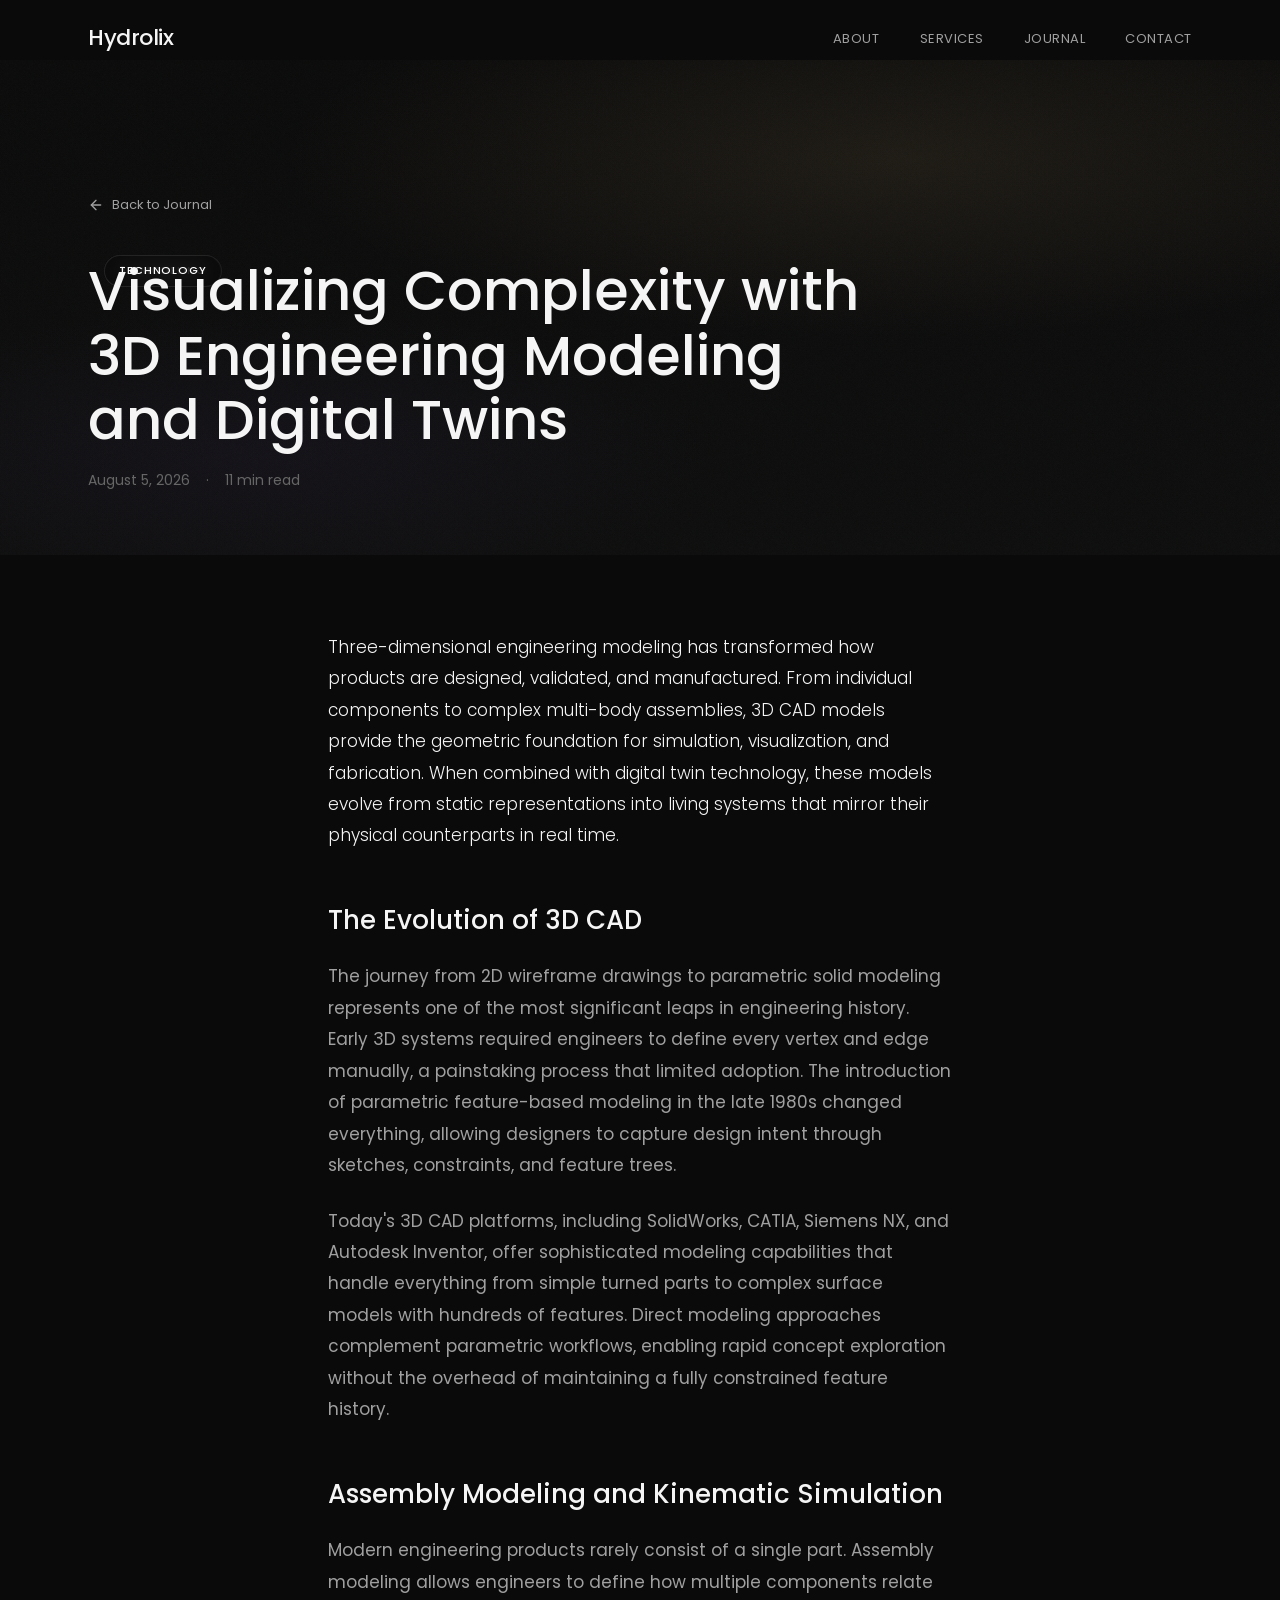
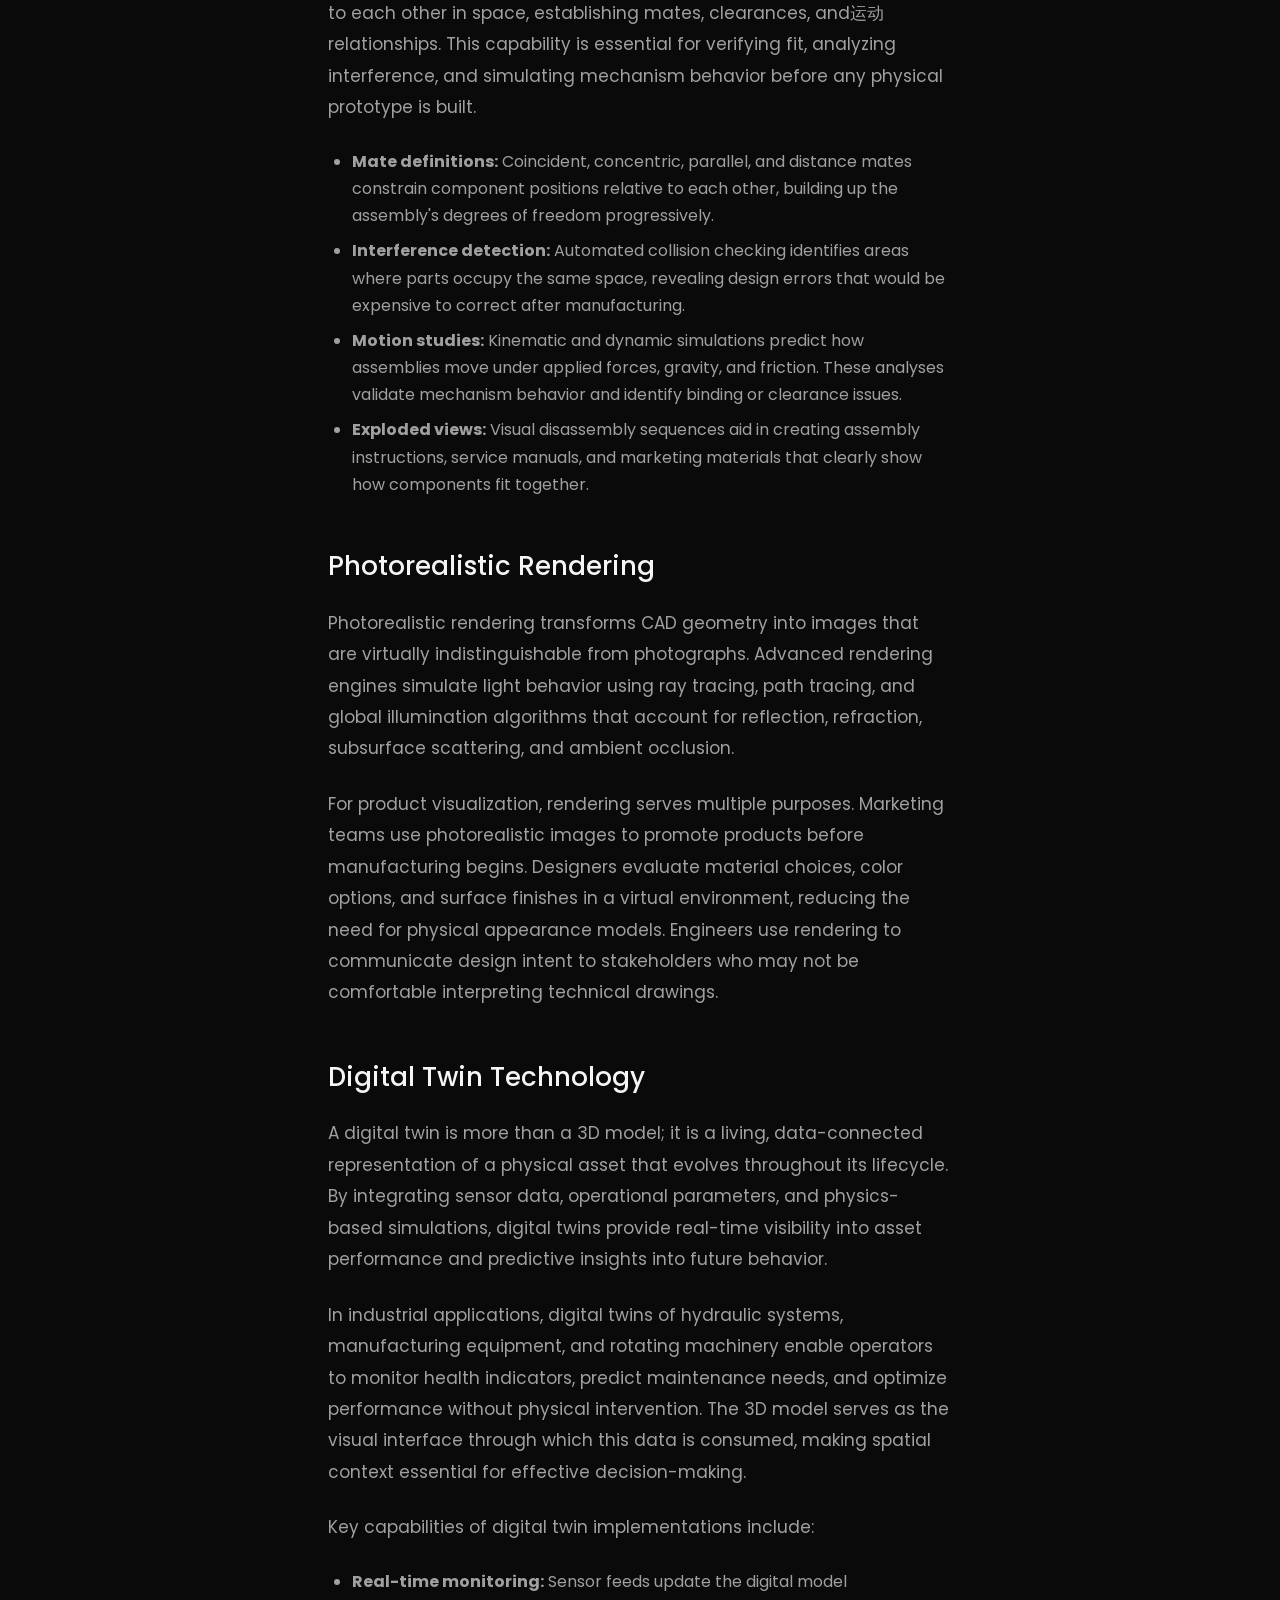
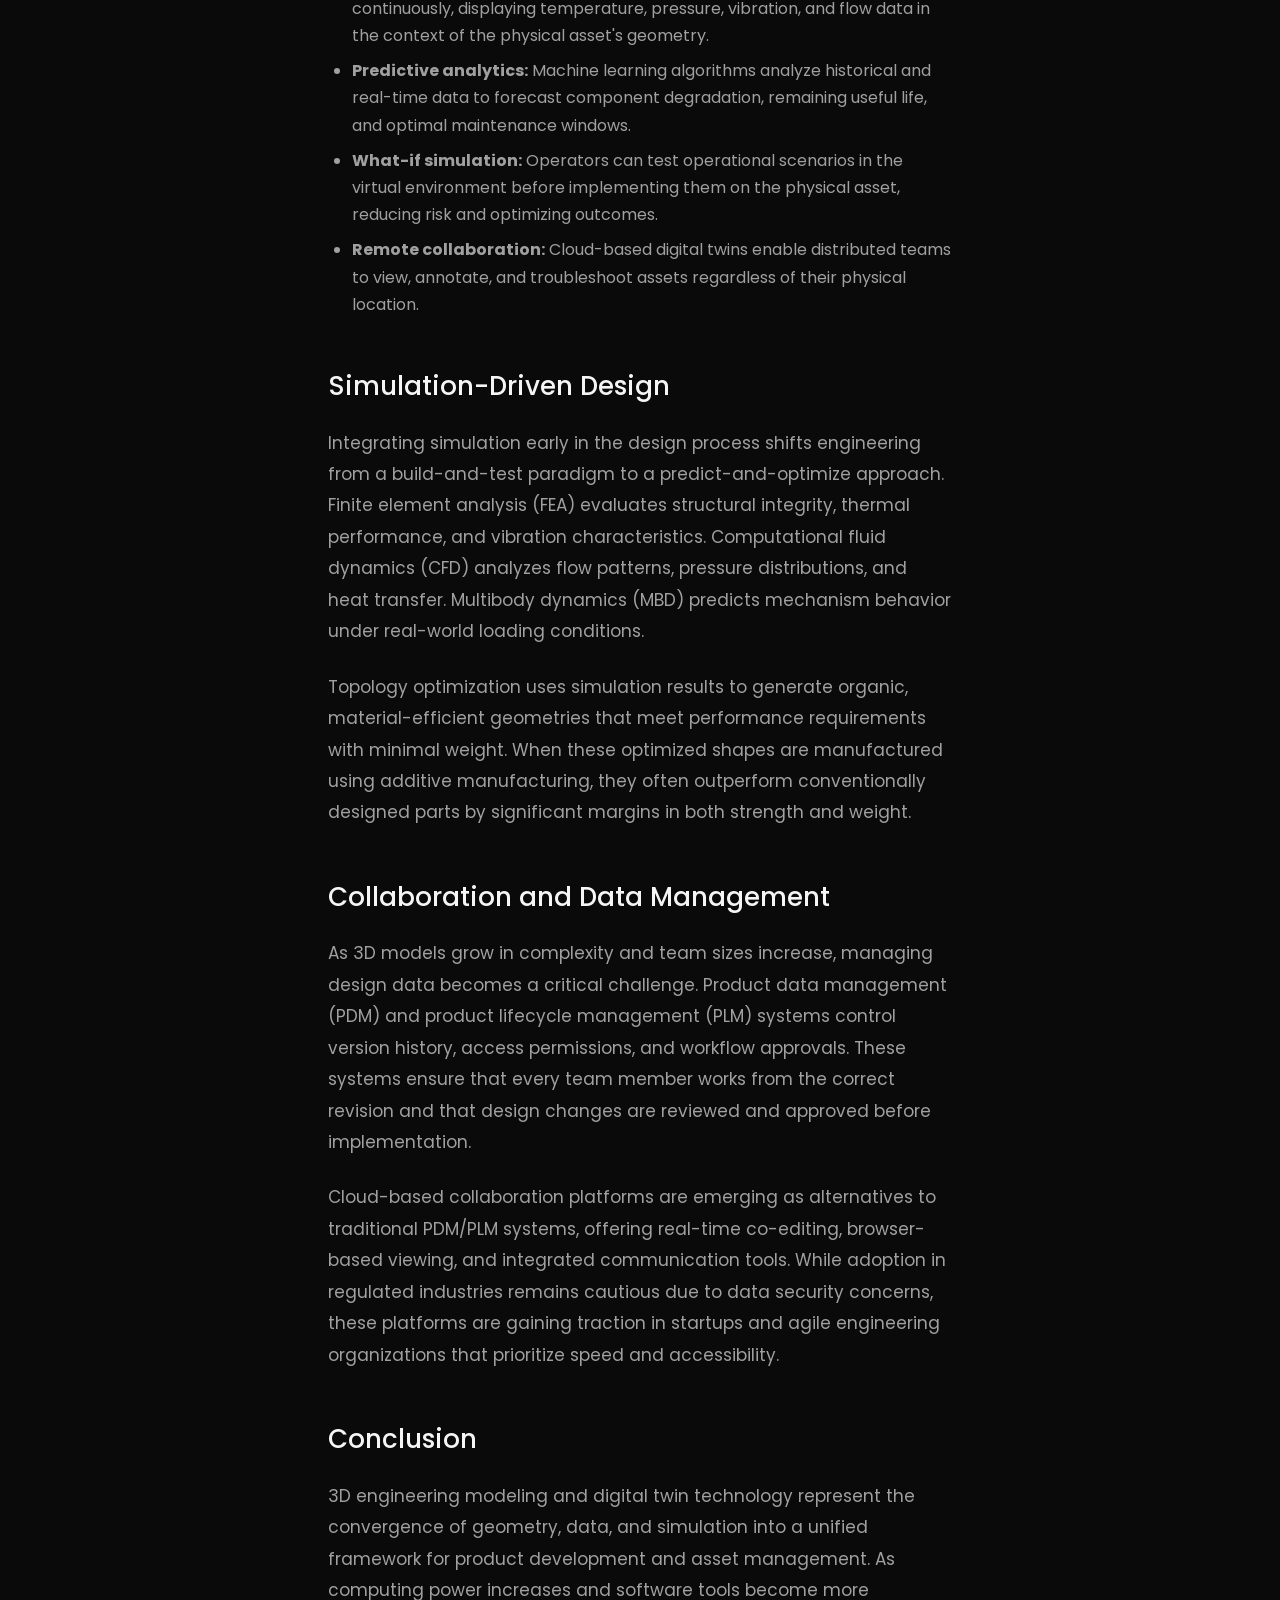
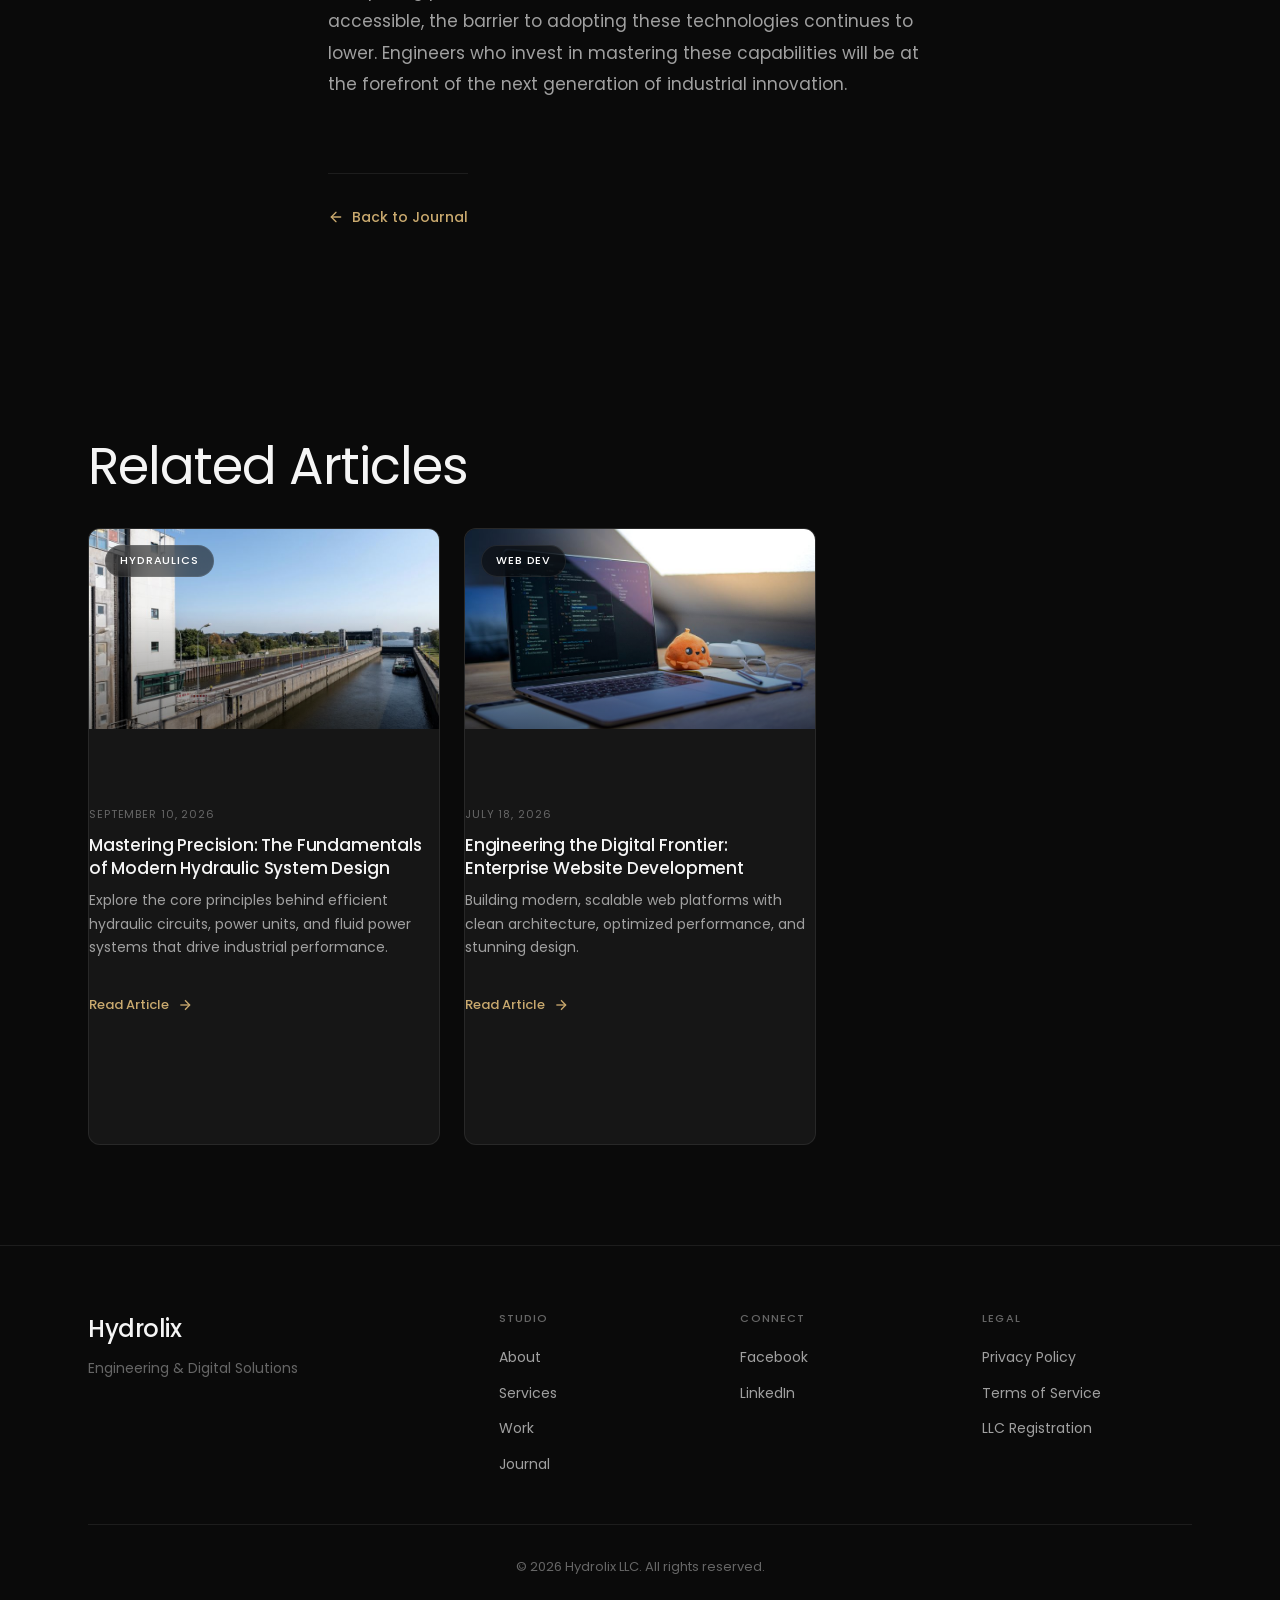
==== commit 919a3d1e: "Update footer links across multiple articles and enhance article layout with new styles" ====
--- a/article-3d-modeling.html
+++ b/article-3d-modeling.html
@@ -170,10 +170,8 @@
           <div class="footer-col">
             <h3 class="footer-heading">Connect</h3>
             <ul>
-              <li><a href="#">Instagram</a></li>
-              <li><a href="#">Dribbble</a></li>
-              <li><a href="#">Behance</a></li>
-              <li><a href="#">LinkedIn</a></li>
+              <li><a href="#">Facebook</a></li>
+              <li><a href="https://www.linkedin.com/in/hydrolix-solutions-llc-85013b436?utm_source=share_via&utm_content=profile&utm_medium=member_android" target="_blank" rel="noopener noreferrer">LinkedIn</a></li>
             </ul>
           </div>
           <div class="footer-col">
--- a/styles.css
+++ b/styles.css
@@ -876,97 +876,271 @@
 
 /* --- Articles --- */
 .articles {
+  position: relative;
   padding: clamp(5rem, 12vw, 8rem) 0;
+  overflow: hidden;
+}
+.articles-noise {
+  position: absolute;
+  inset: 0;
+  opacity: 0.025;
+  background-image: url("data:image/svg+xml,%3Csvg viewBox='0 0 256 256' xmlns='http://www.w3.org/2000/svg'%3E%3Cfilter id='n'%3E%3CfeTurbulence type='fractalNoise' baseFrequency='0.9' numOctaves='4' stitchTiles='stitch'/%3E%3C/filter%3E%3Crect width='100%25' height='100%25' filter='url(%23n)'/%3E%3C/svg%3E");
+  background-size: 128px;
+  pointer-events: none;
 }
 .articles-header {
-  margin-bottom: 3rem;
-}
+  text-align: center;
+  max-width: 640px;
+  margin: 0 auto 4rem;
+}
+.articles-header .section-label {
+  position: relative;
+  display: inline-block;
+  padding-bottom: 1.25rem;
+}
+.articles-header .section-label::after {
+  content: '';
+  position: absolute;
+  bottom: 0;
+  left: 50%;
+  transform: translateX(-50%);
+  width: 0;
+  height: 2px;
+  background: var(--accent);
+  transition: width 0.6s var(--ease);
+}
+.articles-header.revealed .section-label::after {
+  width: 60px;
+}
+.articles-subtitle {
+  margin-top: 1rem;
+  font-size: 1.0625rem;
+  color: var(--text-secondary);
+  line-height: 1.65;
+}
+
+/* --- Grid Layout --- */
 .articles-grid {
   display: grid;
   grid-template-columns: repeat(3, 1fr);
+  grid-template-rows: auto auto;
   gap: 1.5rem;
 }
+
+/* --- Base Card --- */
 .article-card {
-  border-radius: 8px;
+  position: relative;
+  border-radius: 12px;
   overflow: hidden;
   background: var(--bg-card);
   border: 1px solid var(--border);
-  transition: all 0.4s var(--ease);
+  transition: all 0.5s var(--ease);
+}
+.article-card::before {
+  content: '';
+  position: absolute;
+  inset: 0;
+  border-radius: 12px;
+  padding: 1px;
+  background: linear-gradient(135deg, rgba(201,169,110,0) 0%, rgba(201,169,110,0) 100%);
+  -webkit-mask: linear-gradient(#fff 0 0) content-box, linear-gradient(#fff 0 0);
+  -webkit-mask-composite: xor;
+  mask-composite: exclude;
+  opacity: 0;
+  transition: opacity 0.5s var(--ease);
+  pointer-events: none;
+  z-index: 2;
 }
 .article-card:hover {
-  border-color: var(--border-hover);
-  transform: translateY(-2px);
-}
-.article-featured {
-  grid-column: span 2;
-  grid-row: span 2;
+  border-color: transparent;
+  transform: translateY(-8px);
+  box-shadow:
+    0 4px 16px rgba(0, 0, 0, 0.3),
+    0 16px 48px rgba(0, 0, 0, 0.25),
+    0 0 0 1px rgba(201, 169, 110, 0.15);
+}
+.article-card:hover::before {
+  opacity: 1;
+  background: linear-gradient(135deg, rgba(201,169,110,0.4) 0%, rgba(201,169,110,0.05) 100%);
+}
+
+/* --- Hero Card (Featured) --- */
+.article-card-hero {
+  grid-column: 1 / -1;
+  display: grid;
+  grid-template-columns: 1.1fr 1fr;
+  min-height: 400px;
+}
+.article-card-hero .article-hero-image {
+  position: relative;
+  background-size: cover;
+  background-position: center;
+  overflow: hidden;
+}
+.article-card-hero .article-hero-image::after {
+  content: '';
+  position: absolute;
+  inset: 0;
+  background: linear-gradient(90deg, transparent 30%, var(--bg-card) 100%);
+}
+.article-card-hero .article-hero-image .article-tag {
+  z-index: 1;
+}
+.article-card-hero .article-hero-body {
+  position: relative;
+  display: flex;
+  flex-direction: column;
+  justify-content: flex-end;
+  padding: 2.5rem;
+  z-index: 1;
+  background: var(--bg-card);
+}
+.article-card-hero .article-hero-body .article-title {
+  font-size: clamp(1.375rem, 2.5vw, 1.875rem);
+  font-weight: 400;
+  letter-spacing: -0.02em;
+  line-height: 1.25;
+  margin-bottom: 0.875rem;
+}
+.article-card-hero .article-hero-body .article-excerpt {
+  font-size: 0.9375rem;
+  -webkit-line-clamp: 3;
+  margin-bottom: 1.25rem;
+}
+
+/* --- Bottom Featured Card (reverse layout) --- */
+.article-card-featured {
+  grid-column: 1 / -1;
+  display: grid;
+  grid-template-columns: 1fr 1.1fr;
+  min-height: 360px;
+}
+.article-card-featured .article-hero-image {
+  position: relative;
+  background-size: cover;
+  background-position: center;
+  overflow: hidden;
+  order: 2;
+}
+.article-card-featured .article-hero-image::after {
+  content: '';
+  position: absolute;
+  inset: 0;
+  background: linear-gradient(270deg, transparent 30%, var(--bg-card) 100%);
+}
+.article-card-featured .article-hero-image .article-tag {
+  z-index: 1;
+}
+.article-card-featured .article-hero-body {
+  position: relative;
+  display: flex;
+  flex-direction: column;
+  justify-content: flex-end;
+  padding: 2.5rem;
+  z-index: 1;
+  order: 1;
+  background: var(--bg-card);
+}
+.article-card-featured .article-hero-body .article-title {
+  font-size: clamp(1.375rem, 2.5vw, 1.875rem);
+  font-weight: 400;
+  letter-spacing: -0.02em;
+  line-height: 1.25;
+  margin-bottom: 0.875rem;
+}
+.article-card-featured .article-hero-body .article-excerpt {
+  font-size: 0.9375rem;
+  -webkit-line-clamp: 3;
+  margin-bottom: 1.25rem;
+}
+
+/* --- Standard Cards --- */
+.article-card:not(.article-card-hero):not(.article-card-featured) {
+  display: flex;
+  flex-direction: column;
 }
 .article-image {
   height: 200px;
   position: relative;
   overflow: hidden;
-}
-.article-featured .article-image {
-  height: 100%;
-  min-height: 300px;
-}
+  flex-shrink: 0;
+  background-size: cover;
+  background-position: center;
+}
+.article-image::after {
+  content: '';
+  position: absolute;
+  inset: 0;
+  background: linear-gradient(180deg, transparent 40%, rgba(0,0,0,0.5) 100%);
+  transition: opacity 0.4s var(--ease);
+}
+.article-card:hover .article-image::after {
+  opacity: 0.7;
+}
+.article-image .article-tag {
+  z-index: 1;
+}
+
+/* --- Tag --- */
 .article-tag {
   position: absolute;
   top: 1rem;
   left: 1rem;
   padding: 0.375rem 0.875rem;
-  background: rgba(0, 0, 0, 0.5);
-  backdrop-filter: blur(10px);
+  background: rgba(10, 10, 10, 0.55);
+  backdrop-filter: blur(12px);
+  -webkit-backdrop-filter: blur(12px);
   color: white;
   font-size: 0.6875rem;
   font-weight: 500;
   text-transform: uppercase;
   letter-spacing: 0.08em;
   border-radius: 100px;
-}
+  border: 1px solid rgba(255, 255, 255, 0.08);
+  transition: border-color 0.4s var(--ease), background 0.4s var(--ease);
+}
+.article-card:hover .article-tag {
+  border-color: rgba(201, 169, 110, 0.4);
+  background: rgba(10, 10, 10, 0.7);
+}
+
+/* --- Card Body --- */
 .article-body {
-  padding: 1.5rem;
-}
-.article-featured .article-body {
-  position: absolute;
-  bottom: 0;
-  left: 0;
-  right: 0;
-  background: linear-gradient(to top, rgba(0,0,0,0.85) 0%, transparent 100%);
-  padding: 3rem 2rem 2rem;
+  padding: 1.25rem 1.5rem 1.5rem;
+  display: flex;
+  flex-direction: column;
+  flex: 1;
 }
 .article-date {
-  font-size: 0.75rem;
+  font-size: 0.6875rem;
   color: var(--text-muted);
   text-transform: uppercase;
-  letter-spacing: 0.06em;
+  letter-spacing: 0.08em;
   display: block;
-  margin-bottom: 0.5rem;
+  margin-bottom: 0.625rem;
 }
 .article-title {
   font-family: var(--font-display);
-  font-size: 1.125rem;
+  font-size: 1.0625rem;
   font-weight: 500;
-  line-height: 1.3;
-  margin-bottom: 0.75rem;
-}
-.article-featured .article-title {
-  font-size: 1.5rem;
-  color: white;
+  line-height: 1.35;
+  letter-spacing: -0.01em;
+  margin-bottom: 0.625rem;
+  transition: color 0.3s var(--ease);
+}
+.article-card:hover .article-title {
+  color: var(--accent);
 }
 .article-excerpt {
   font-size: 0.875rem;
   color: var(--text-secondary);
-  line-height: 1.6;
-  margin-bottom: 1rem;
+  line-height: 1.65;
+  margin-bottom: 1.25rem;
   display: -webkit-box;
   -webkit-line-clamp: 3;
   -webkit-box-orient: vertical;
   overflow: hidden;
 }
-.article-featured .article-excerpt {
-  color: rgba(255,255,255,0.7);
-}
 .article-link {
   display: inline-flex;
   align-items: center;
@@ -974,14 +1148,38 @@
   font-size: 0.8125rem;
   font-weight: 500;
   color: var(--accent);
-  transition: gap 0.3s var(--ease);
+  transition: gap 0.3s var(--ease), opacity 0.3s;
+  margin-top: auto;
+  padding-top: 1rem;
+}
+.article-link svg {
+  transition: transform 0.3s var(--ease);
 }
 .article-link:hover {
   gap: 0.75rem;
+}
+.article-link:hover svg {
+  transform: translateX(3px);
 }
 .article-link:focus-visible {
   outline: 2px solid var(--accent);
   outline-offset: 2px;
+}
+
+/* --- CTA Footer --- */
+.articles-footer {
+  display: flex;
+  justify-content: center;
+  margin-top: 3rem;
+}
+.articles-cta {
+  gap: 0.625rem;
+}
+.articles-cta svg {
+  transition: transform 0.3s var(--ease);
+}
+.articles-cta:hover svg {
+  transform: translateX(4px);
 }
 
 /* --- Testimonials --- */
@@ -1248,6 +1446,7 @@
   height: 55vh;
   min-height: 350px;
   overflow: hidden;
+  margin-top: 60px;
 }
 .article-hero .hero-bg {
   position: absolute;
@@ -1392,9 +1591,34 @@
   .articles-grid {
     grid-template-columns: repeat(2, 1fr);
   }
-  .article-featured {
-    grid-column: span 2;
-    grid-row: span 1;
+  .article-card-hero {
+    grid-column: 1 / -1;
+    grid-template-columns: 1fr;
+    min-height: auto;
+  }
+  .article-card-hero .article-hero-image {
+    height: 280px;
+  }
+  .article-card-hero .article-hero-image::after {
+    background: linear-gradient(180deg, transparent 30%, var(--bg-card) 100%);
+  }
+  .article-card-hero .article-hero-body {
+    padding: 2rem;
+  }
+  .article-card-featured {
+    grid-template-columns: 1fr;
+    min-height: auto;
+  }
+  .article-card-featured .article-hero-image {
+    height: 280px;
+    order: 1;
+  }
+  .article-card-featured .article-hero-image::after {
+    background: linear-gradient(180deg, transparent 30%, var(--bg-card) 100%);
+  }
+  .article-card-featured .article-hero-body {
+    padding: 2rem;
+    order: 2;
   }
   .testimonials-track {
     grid-template-columns: 1fr;
@@ -1470,20 +1694,40 @@
   .articles-grid {
     grid-template-columns: 1fr;
   }
-  .article-featured {
-    grid-column: span 1;
-  }
-  .article-featured .article-image {
-    min-height: 200px;
-  }
-  .article-featured .article-body {
-    position: relative;
-    background: none;
+  .article-card-hero {
+    grid-template-columns: 1fr;
+  }
+  .article-card-hero .article-hero-image {
+    height: 220px;
+  }
+  .article-card-hero .article-hero-image::after {
+    background: linear-gradient(180deg, transparent 20%, var(--bg-card) 100%);
+  }
+  .article-card-hero .article-hero-body {
     padding: 1.5rem;
   }
-  .article-featured .article-title,
-  .article-featured .article-excerpt {
-    color: inherit;
+  .article-card-hero .article-hero-body .article-title {
+    font-size: 1.25rem;
+  }
+  .article-card-featured .article-hero-image {
+    height: 200px;
+    order: 1;
+  }
+  .article-card-featured .article-hero-image::after {
+    background: linear-gradient(180deg, transparent 20%, var(--bg-card) 100%);
+  }
+  .article-card-featured .article-hero-body {
+    padding: 1.5rem;
+    order: 2;
+  }
+  .article-card-featured .article-hero-body .article-title {
+    font-size: 1.25rem;
+  }
+  .articles-header {
+    margin-bottom: 2.5rem;
+  }
+  .articles-subtitle {
+    font-size: 0.9375rem;
   }
 
   .visual-break {
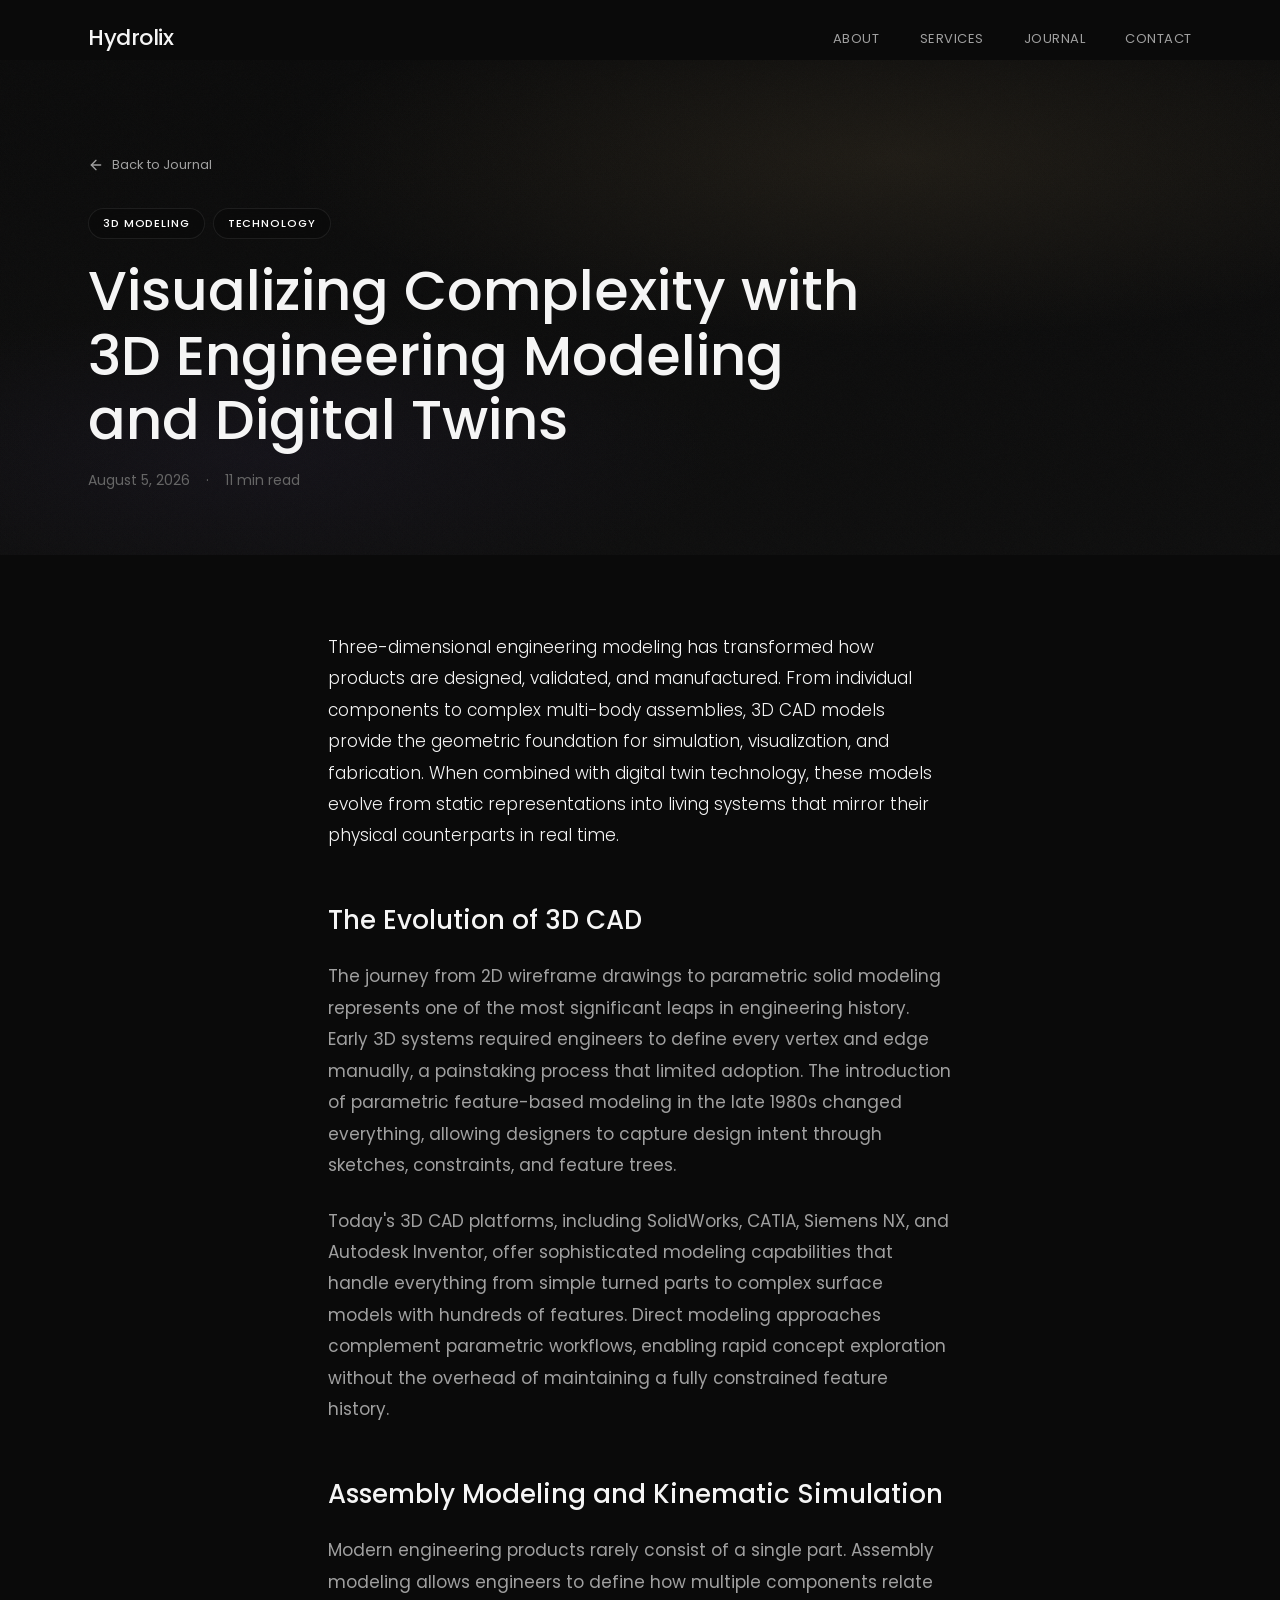
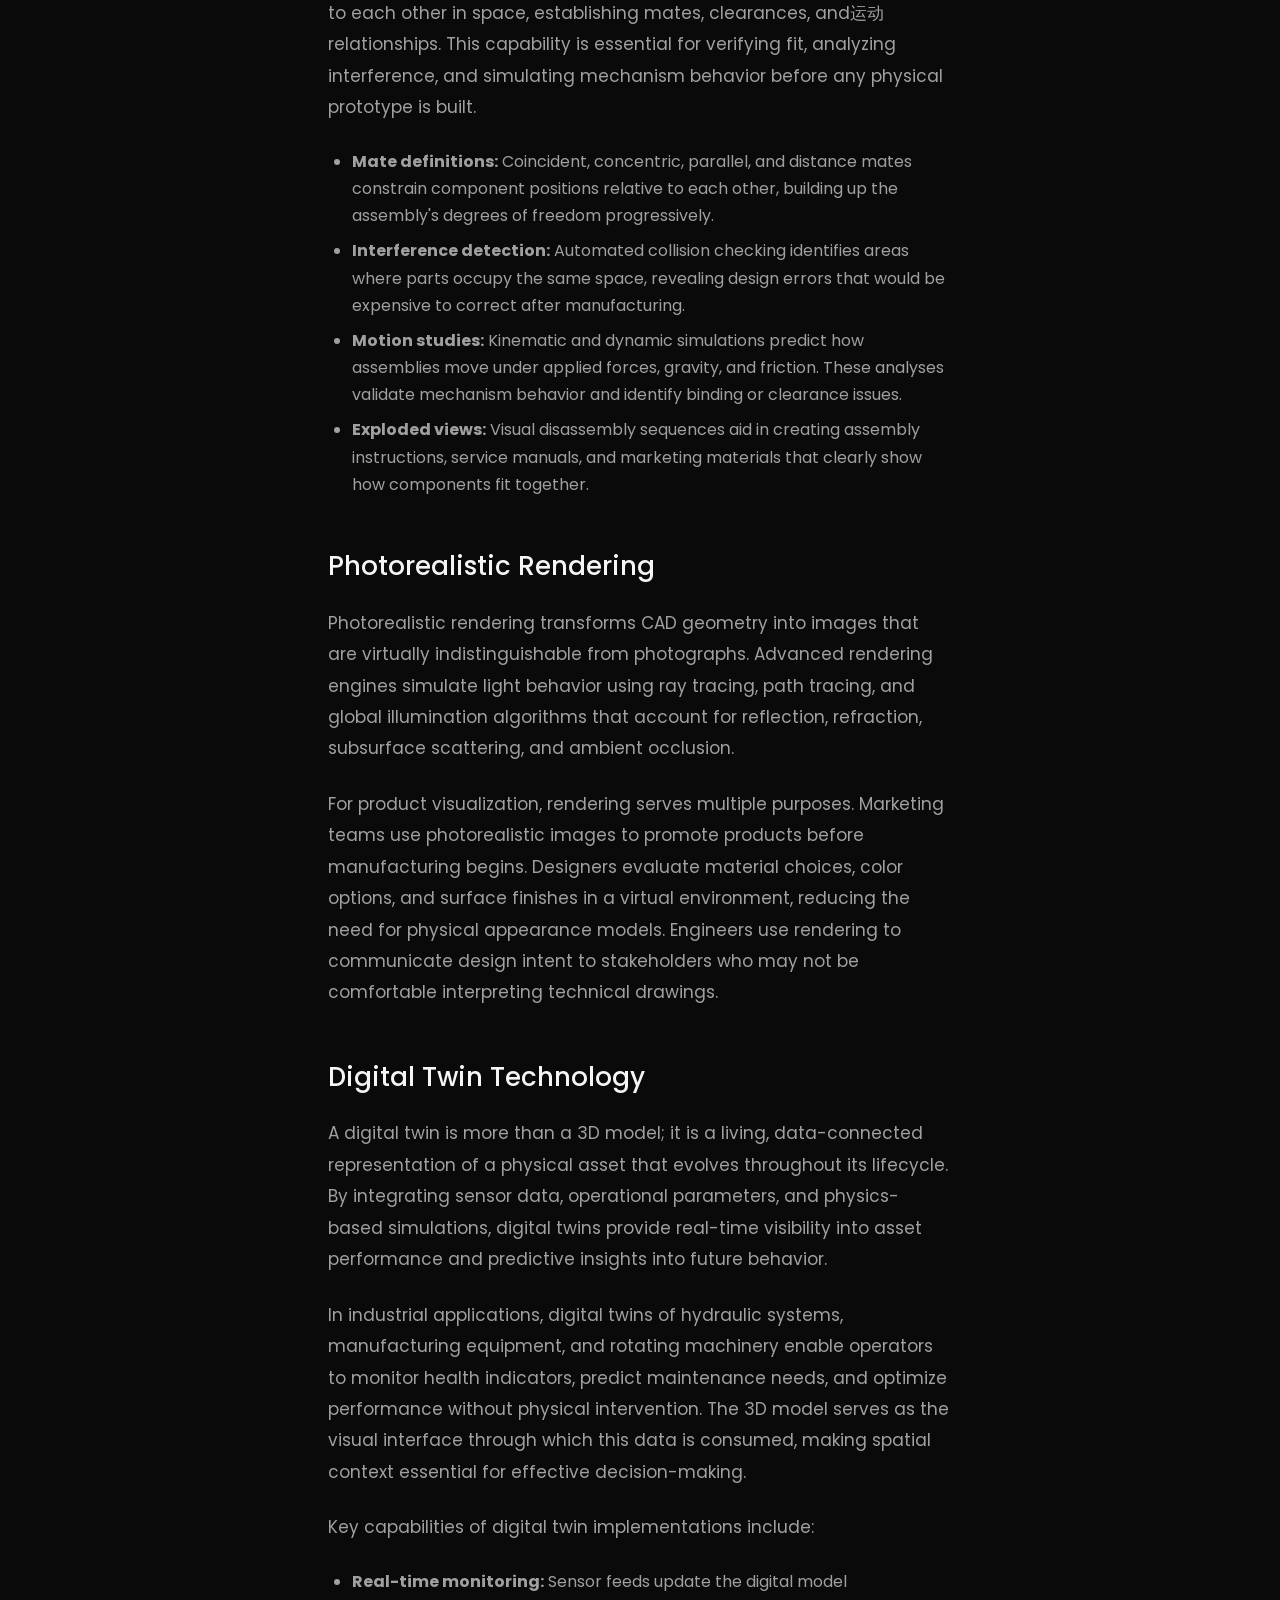
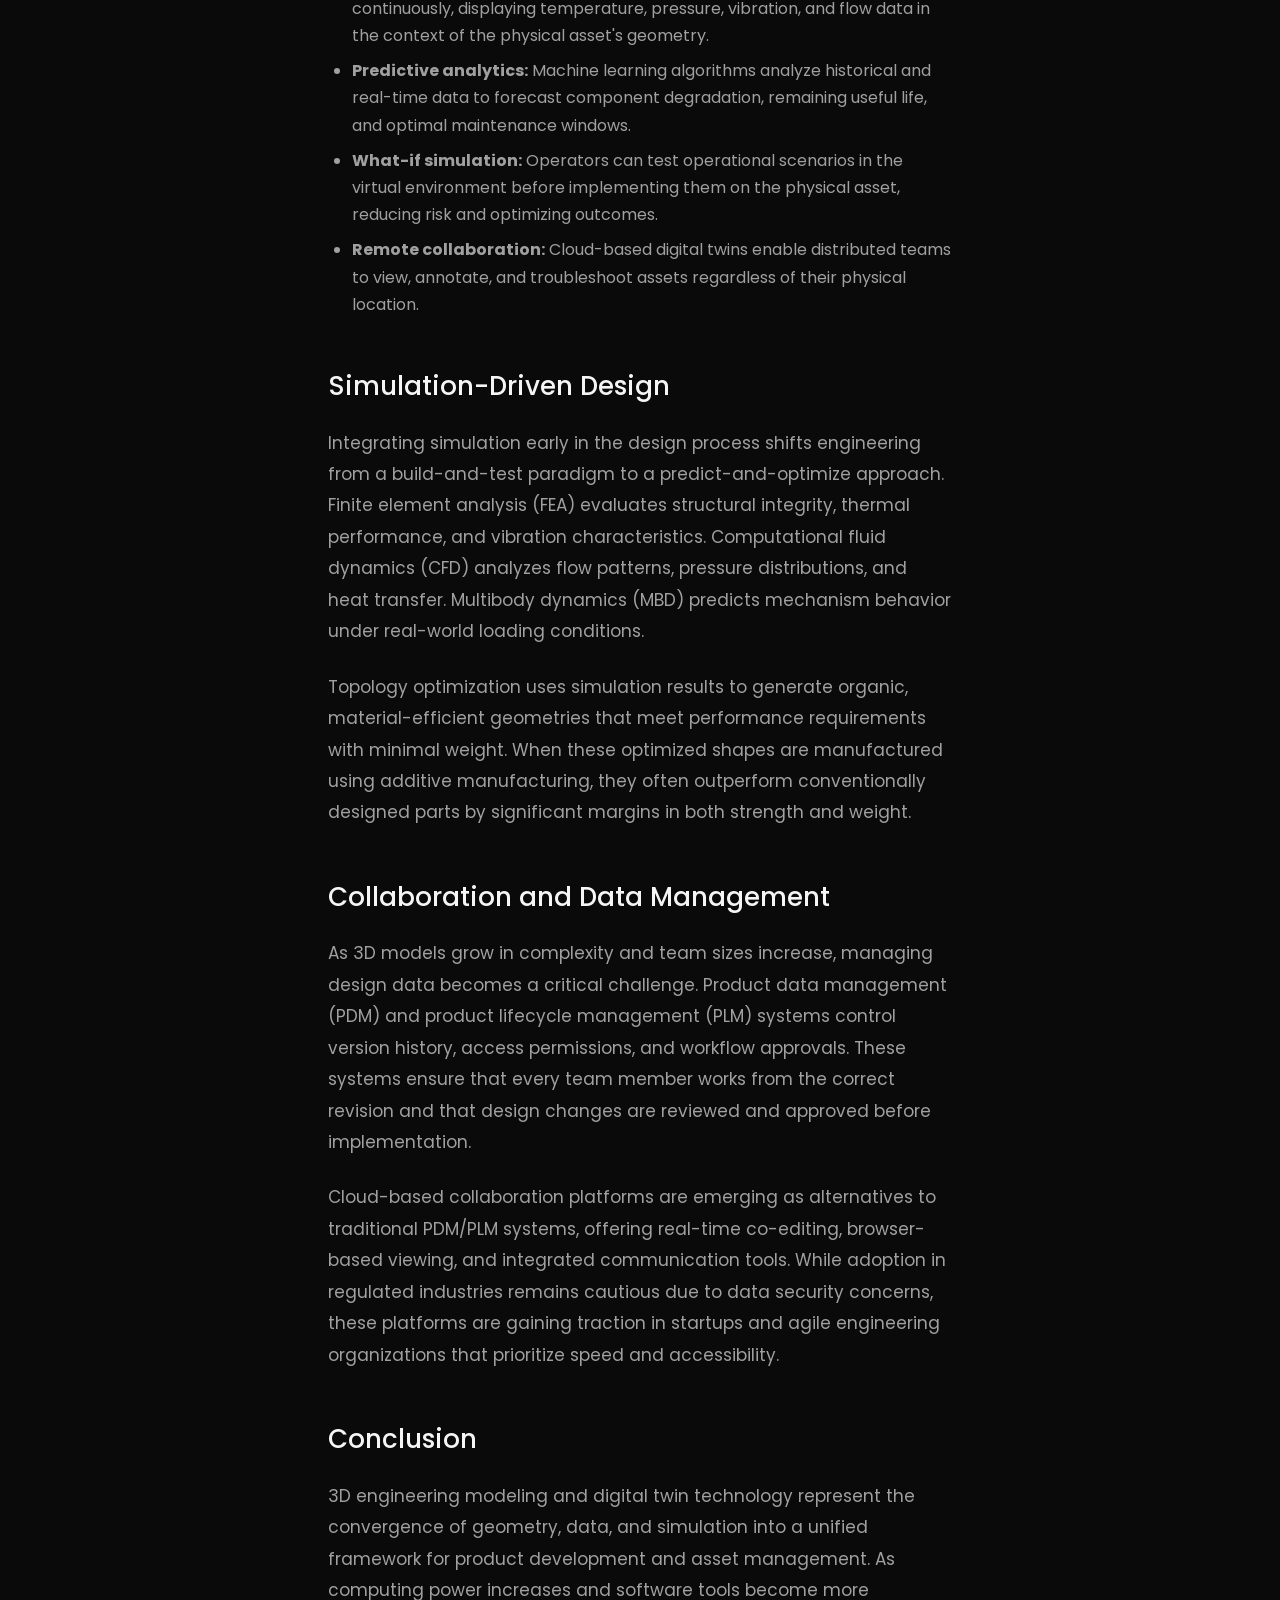
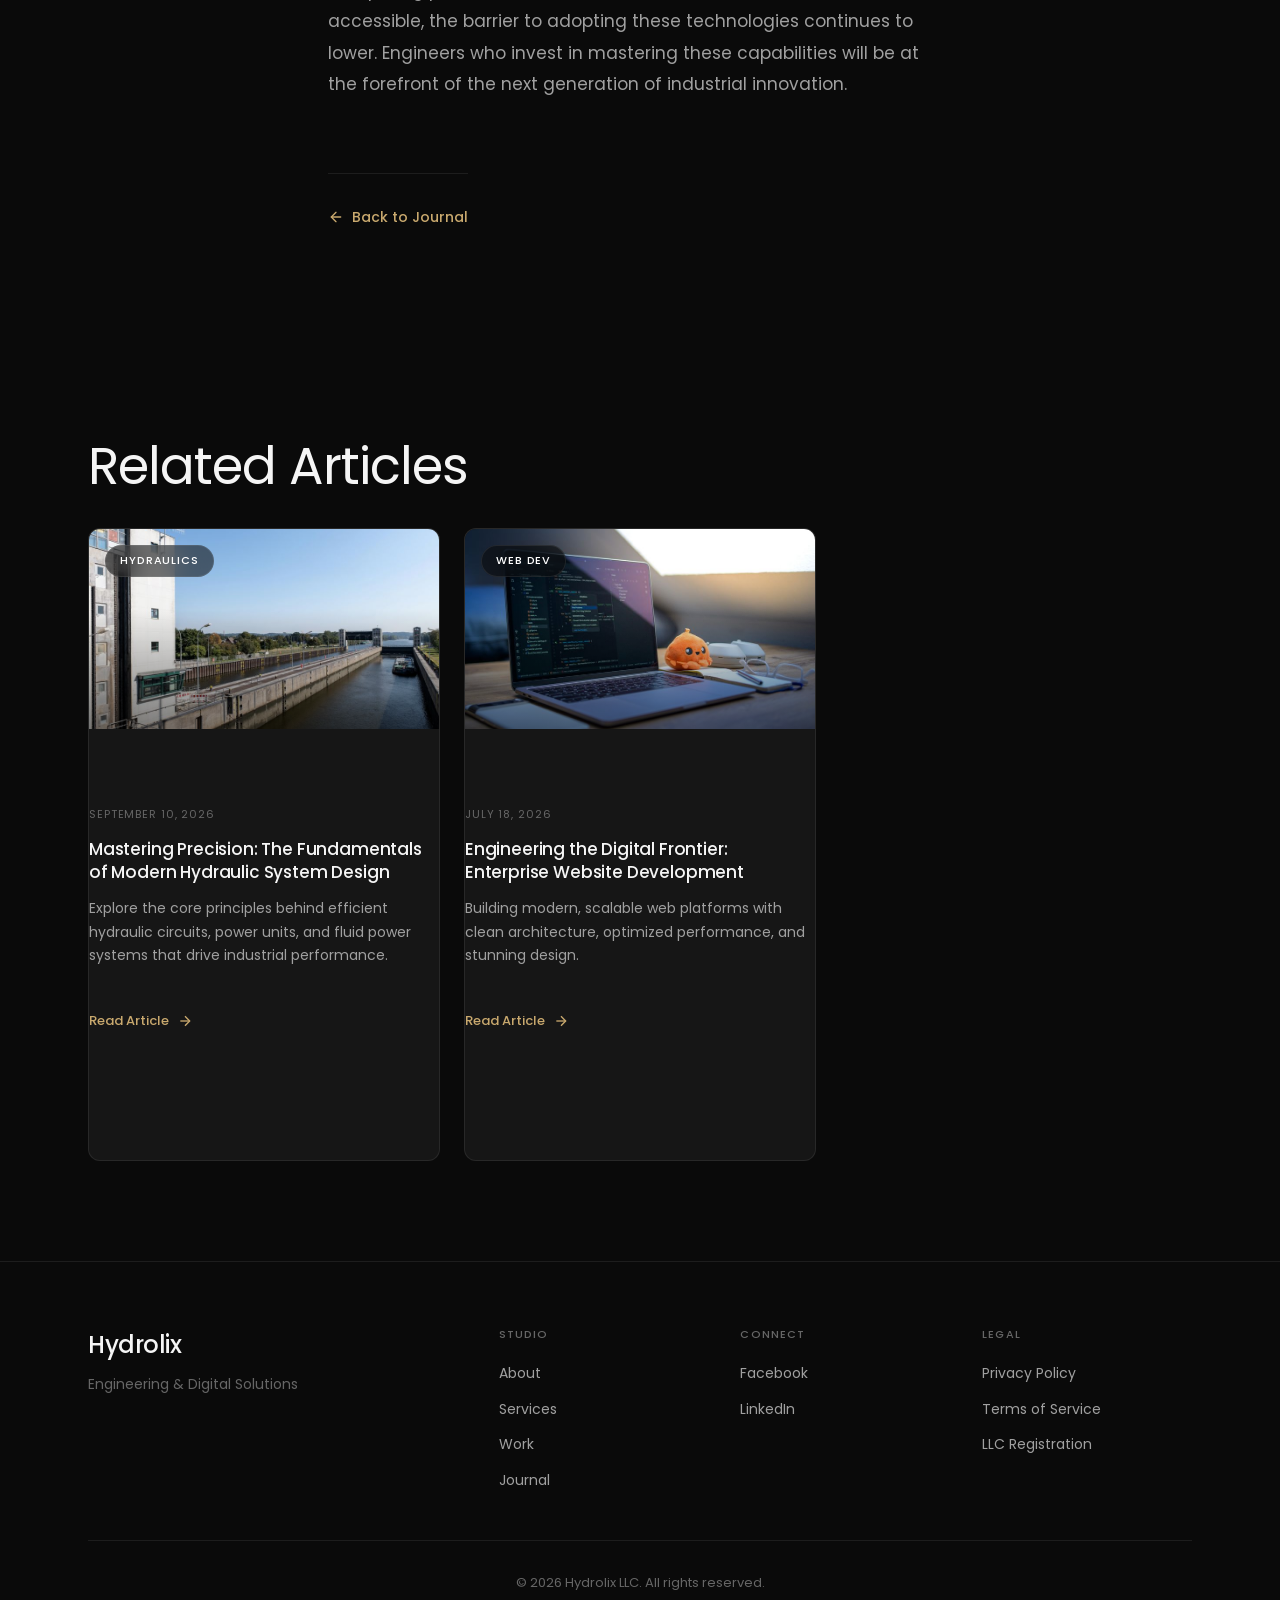
==== commit 790cfc4c: "Update footer links to include direct Facebook profile and adjust article body content alignment" ====
--- a/article-3d-modeling.html
+++ b/article-3d-modeling.html
@@ -170,7 +170,7 @@
           <div class="footer-col">
             <h3 class="footer-heading">Connect</h3>
             <ul>
-              <li><a href="#">Facebook</a></li>
+              <li><a href="https://www.facebook.com/profile.php?id=61594665413653" target="_blank" rel="noopener noreferrer">Facebook</a></li>
               <li><a href="https://www.linkedin.com/in/hydrolix-solutions-llc-85013b436?utm_source=share_via&utm_content=profile&utm_medium=member_android" target="_blank" rel="noopener noreferrer">LinkedIn</a></li>
             </ul>
           </div>
--- a/styles.css
+++ b/styles.css
@@ -1106,7 +1106,7 @@
 
 /* --- Card Body --- */
 .article-body {
-  padding: 1.25rem 1.5rem 1.5rem;
+  padding: 1.5rem 1.75rem 1.75rem;
   display: flex;
   flex-direction: column;
   flex: 1;
@@ -1117,7 +1117,7 @@
   text-transform: uppercase;
   letter-spacing: 0.08em;
   display: block;
-  margin-bottom: 0.625rem;
+  margin-bottom: 0.875rem;
 }
 .article-title {
   font-family: var(--font-display);
@@ -1125,7 +1125,7 @@
   font-weight: 500;
   line-height: 1.35;
   letter-spacing: -0.01em;
-  margin-bottom: 0.625rem;
+  margin-bottom: 0.875rem;
   transition: color 0.3s var(--ease);
 }
 .article-card:hover .article-title {
@@ -1135,7 +1135,7 @@
   font-size: 0.875rem;
   color: var(--text-secondary);
   line-height: 1.65;
-  margin-bottom: 1.25rem;
+  margin-bottom: 1.5rem;
   display: -webkit-box;
   -webkit-line-clamp: 3;
   -webkit-box-orient: vertical;
@@ -1150,7 +1150,7 @@
   color: var(--accent);
   transition: gap 0.3s var(--ease), opacity 0.3s;
   margin-top: auto;
-  padding-top: 1rem;
+  padding-top: 1.25rem;
 }
 .article-link svg {
   transition: transform 0.3s var(--ease);
@@ -1479,7 +1479,11 @@
 .article-tags {
   display: flex;
   gap: 0.5rem;
+  margin-top: 0.5rem;
   margin-bottom: 1.25rem;
+}
+.article-tags .article-tag {
+  position: static;
 }
 .article-hero-title {
   font-family: var(--font-display);
@@ -1621,7 +1625,7 @@
     order: 2;
   }
   .testimonials-track {
-    grid-template-columns: 1fr;
+    grid-template-columns: repeat(2, 1fr);
   }
   .contact-layout {
     grid-template-columns: 1fr;
@@ -1632,7 +1636,11 @@
     gap: 3rem;
   }
   .hero-floating-stats {
-    right: 2rem;
+    position: relative;
+    bottom: auto;
+    right: auto;
+    margin-top: 2rem;
+    justify-content: center;
   }
 }
 
@@ -1739,6 +1747,10 @@
     grid-template-columns: 1fr;
   }
 
+  .testimonials-track {
+    grid-template-columns: 1fr;
+  }
+
   .contact-form {
     padding: 1.5rem;
   }
@@ -1748,6 +1760,7 @@
   }
   .footer-cols {
     grid-template-columns: 1fr 1fr;
+    gap: 1.5rem;
   }
 
   .article-hero {
@@ -1808,9 +1821,15 @@
   .services-header {
     margin-bottom: 2.5rem;
   }
+  .services-grid {
+    grid-template-columns: 1fr;
+  }
   .section-title {
     font-size: clamp(1.75rem, 5vw, 2.5rem);
   }
+  .work-grid {
+    gap: 1rem;
+  }
   .footer-cols {
     grid-template-columns: 1fr;
   }
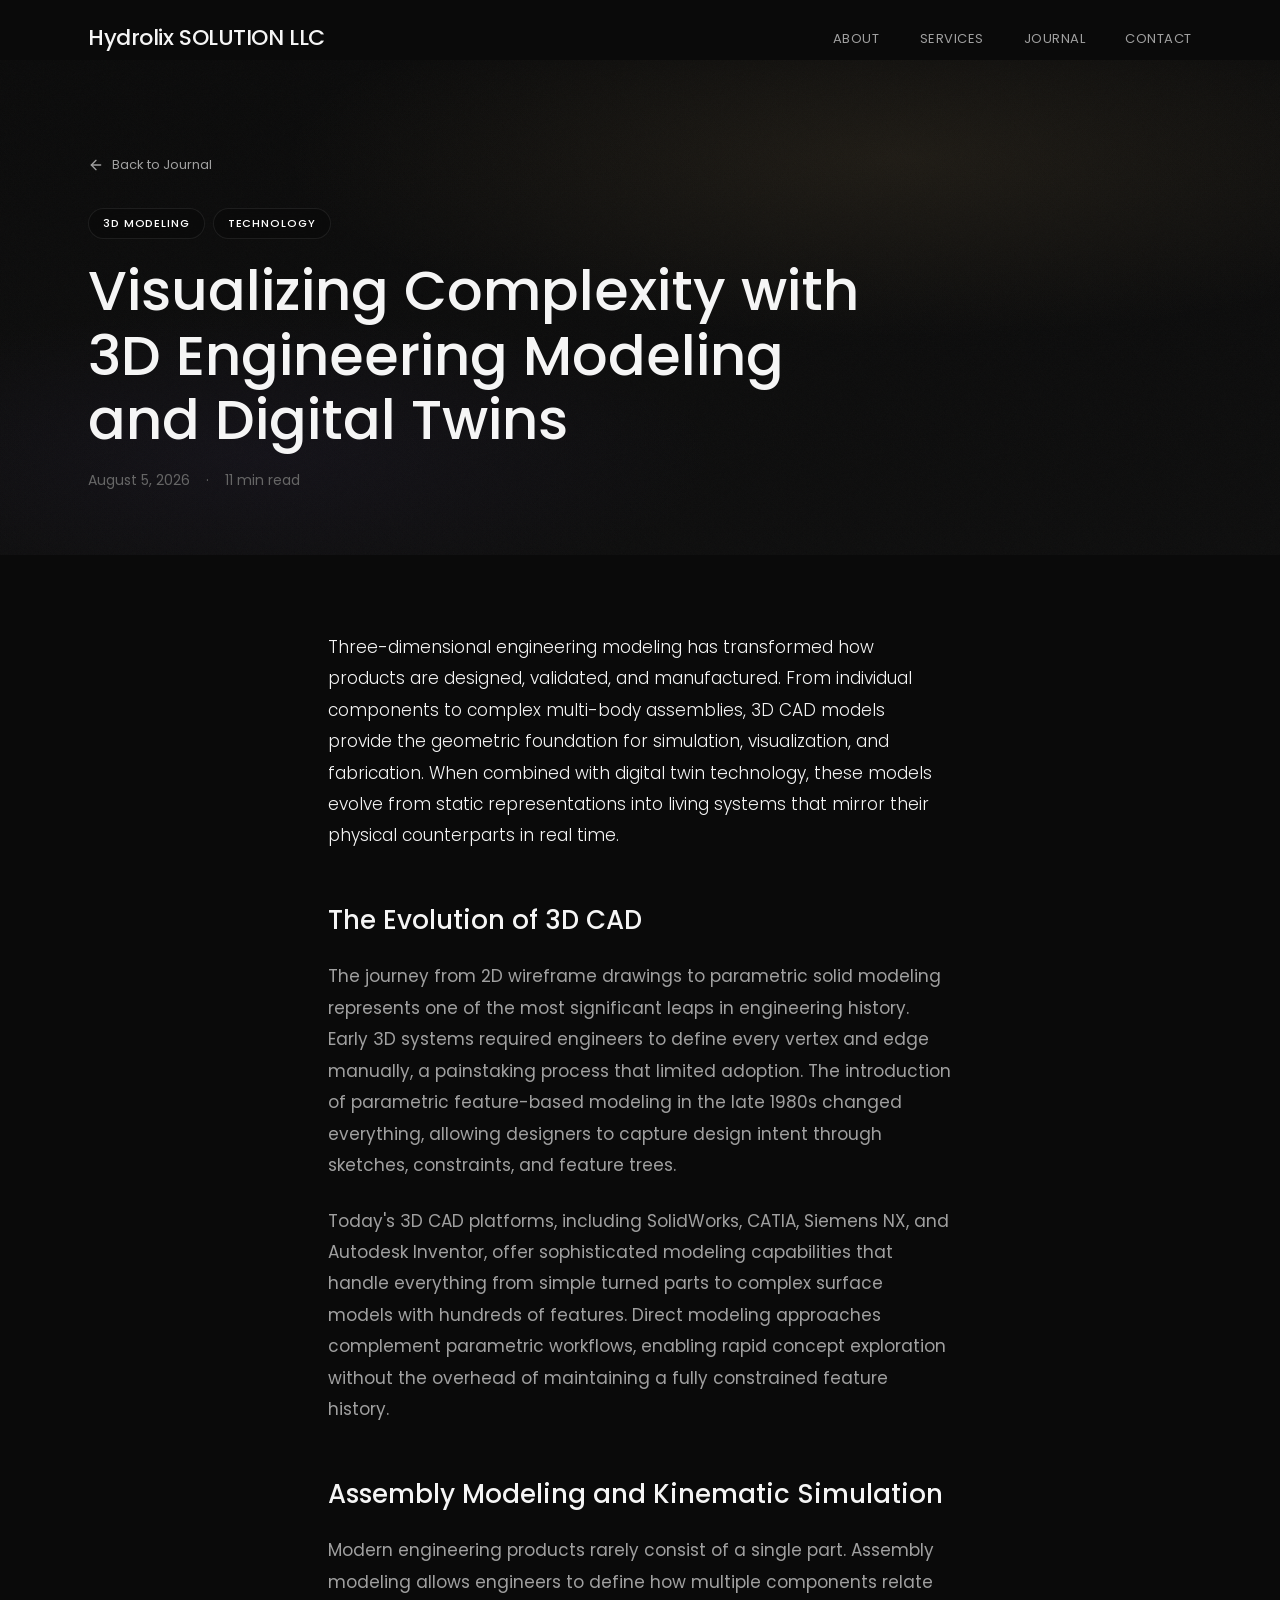
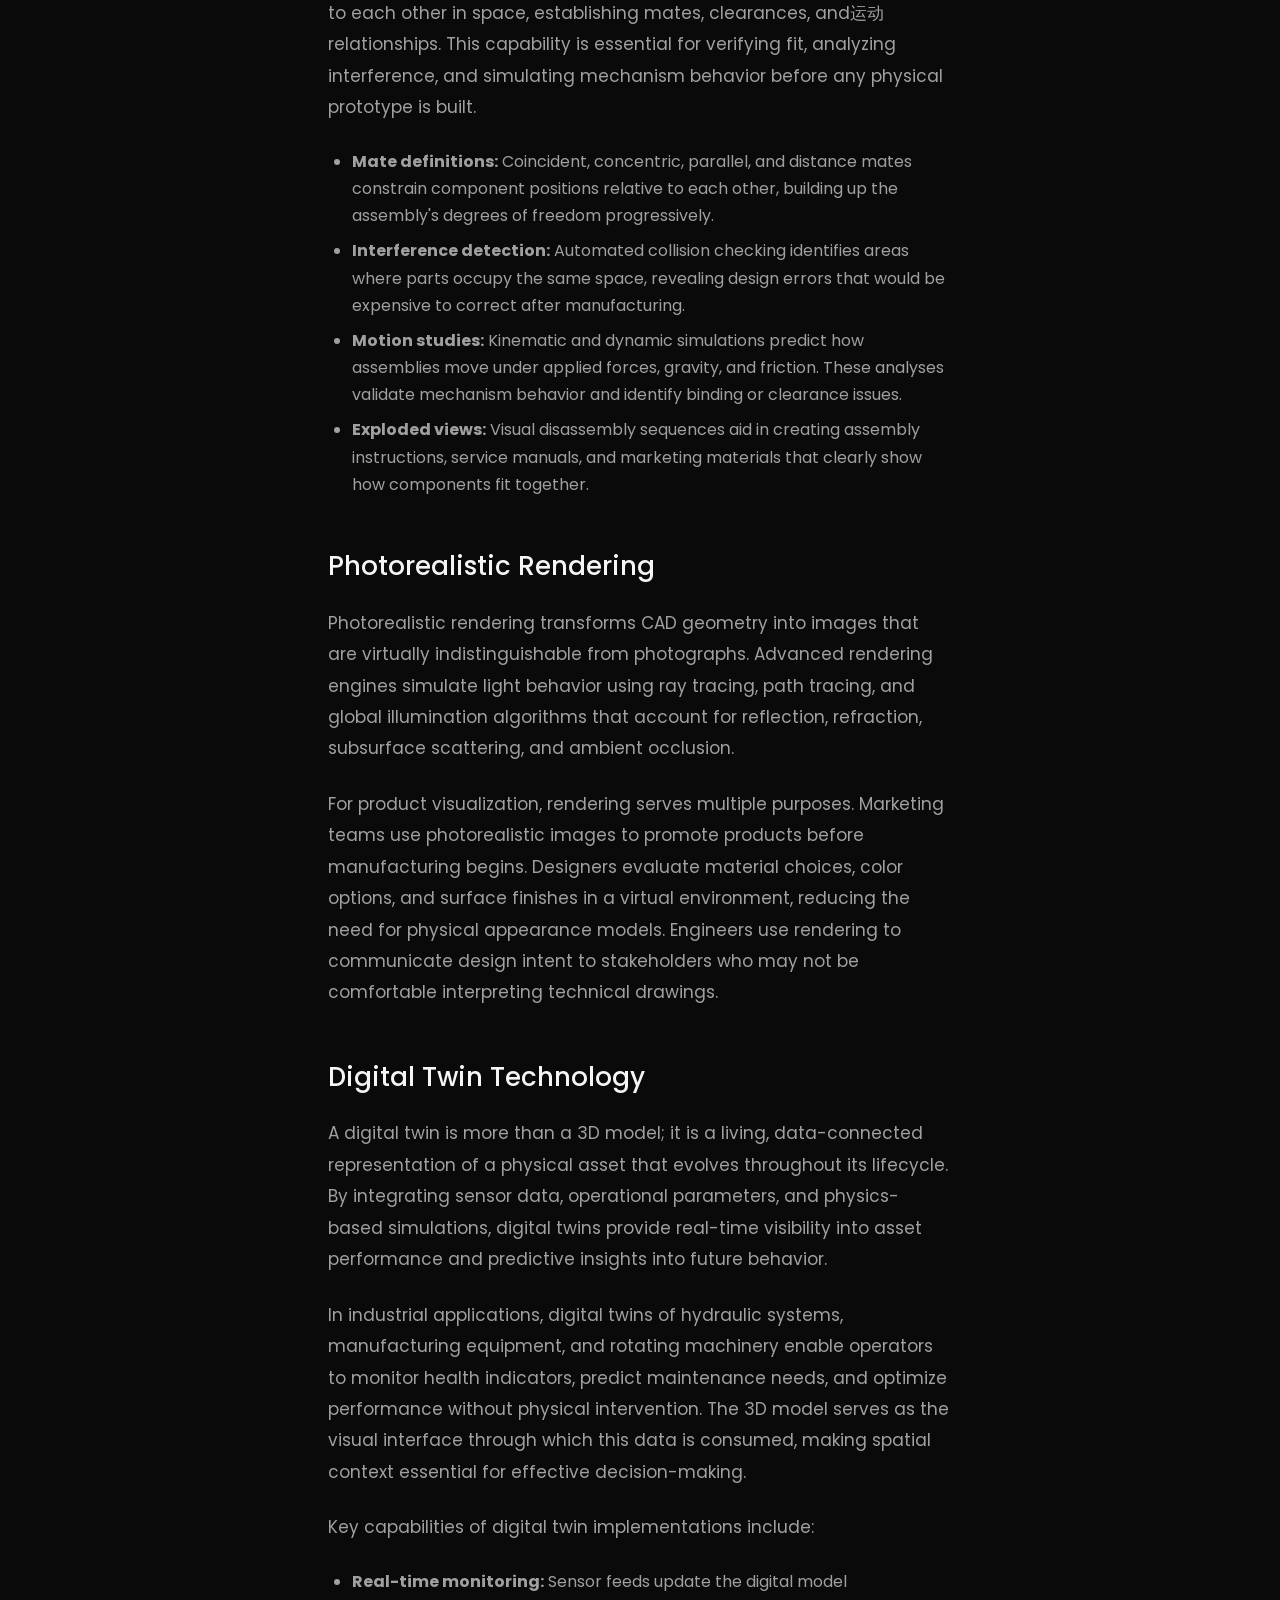
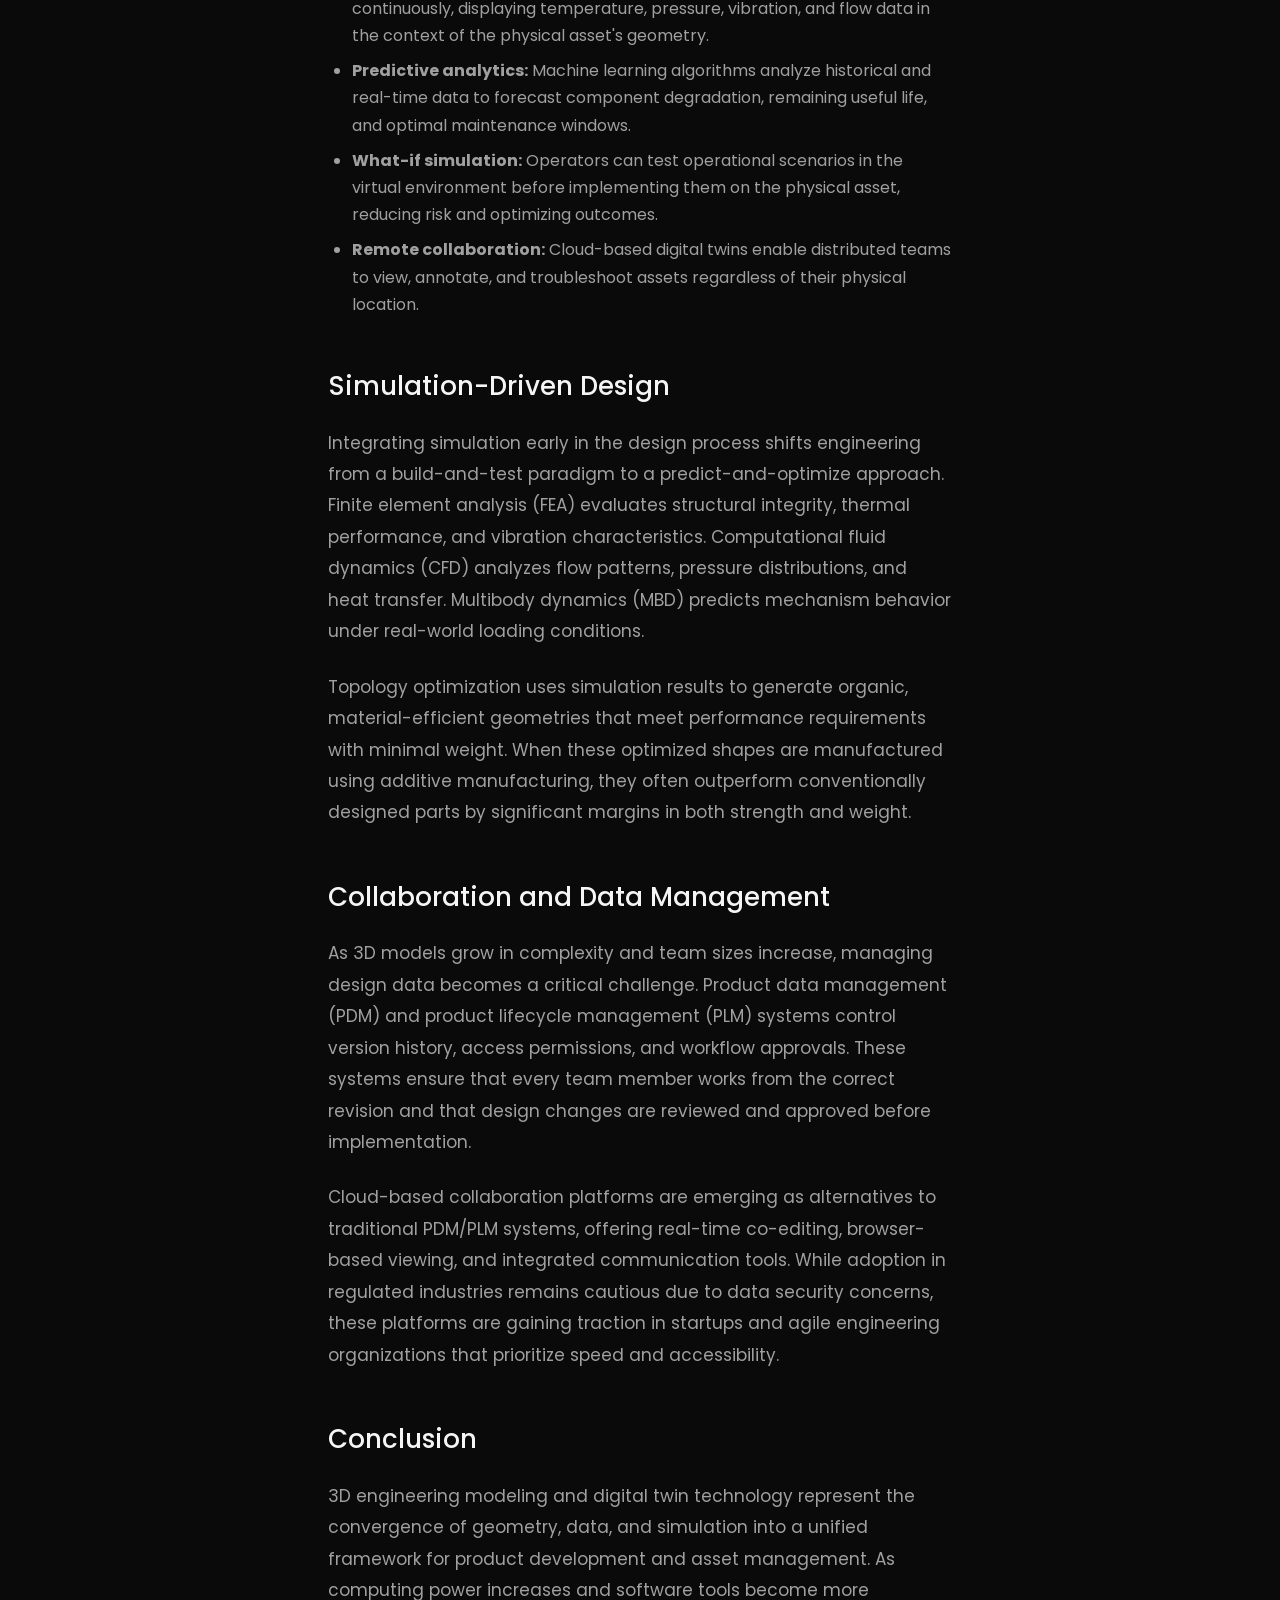
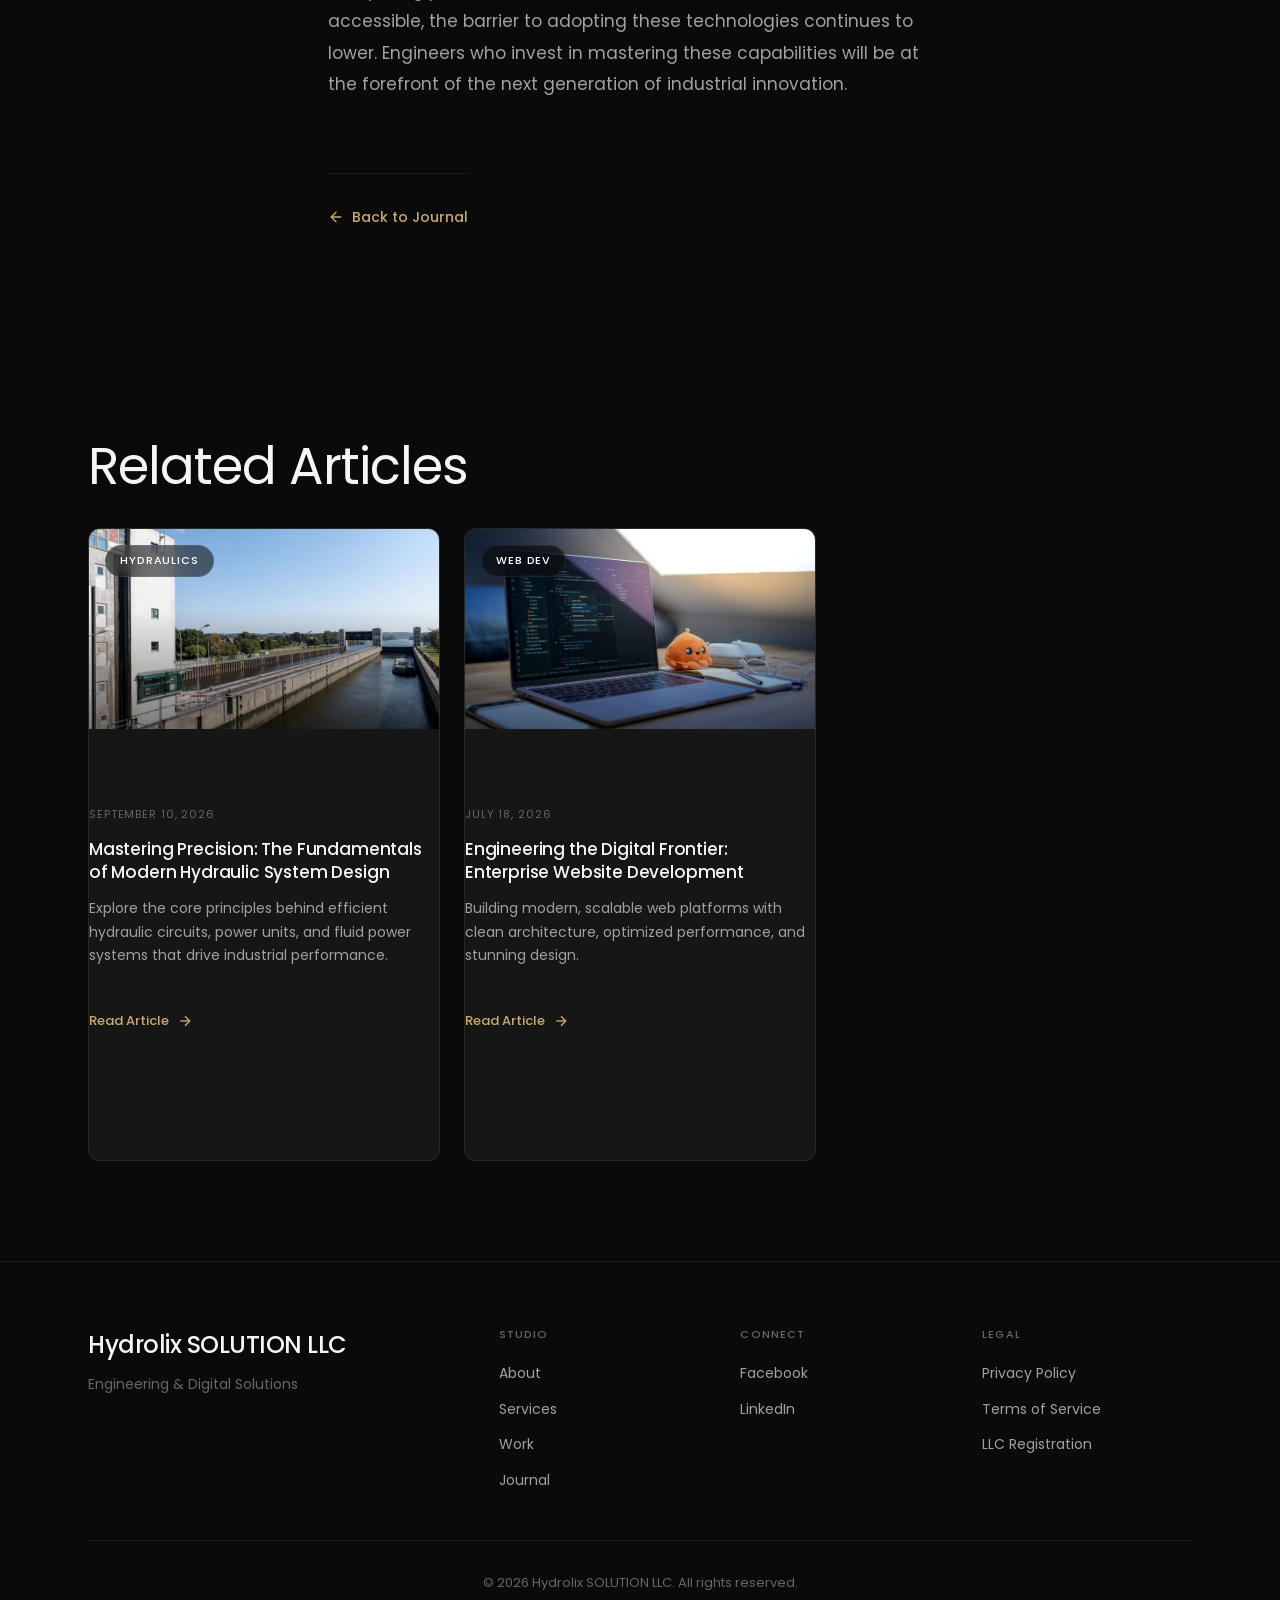
==== commit c4ee809b: "Update company name to "Hydrolix SOLUTION LLC" across multiple articles and pages for consistency in" ====
--- a/article-3d-modeling.html
+++ b/article-3d-modeling.html
@@ -3,7 +3,7 @@
 <head>
   <meta charset="UTF-8">
   <meta name="viewport" content="width=device-width, initial-scale=1.0">
-  <title>Visualizing Complexity with 3D Engineering Modeling and Digital Twins | Hydrolix</title>
+  <title>Visualizing Complexity with 3D Engineering Modeling and Digital Twins | Hydrolix SOLUTION LLC</title>
   <meta name="description" content="Advanced 3D CAD models and digital twin technology for product visualization, simulation, and prototyping.">
   <link rel="preconnect" href="https://fonts.googleapis.com">
   <link rel="preconnect" href="https://fonts.gstatic.com" crossorigin>
@@ -16,7 +16,7 @@
   <!-- Loader -->
   <div class="loader" id="loader" aria-hidden="true">
     <div class="loader-inner">
-      <span class="loader-text">Hydrolix</span>
+      <span class="loader-text">Hydrolix SOLUTION LLC</span>
       <div class="loader-bar"><div class="loader-progress"></div></div>
     </div>
   </div>
@@ -24,8 +24,8 @@
   <!-- Navigation -->
   <nav class="navbar" id="navbar" role="navigation" aria-label="Main navigation">
     <div class="nav-container">
-      <a href="index.html" class="nav-logo" aria-label="Hydrolix home">
-        <span class="logo-text">Hydrolix</span>
+      <a href="index.html" class="nav-logo" aria-label="Hydrolix SOLUTION LLC home">
+        <span class="logo-text">Hydrolix SOLUTION LLC</span>
       </a>
       <button class="nav-toggle" id="navToggle" aria-label="Toggle navigation menu" aria-expanded="false">
         <span class="hamburger"><span></span><span></span></span>
@@ -152,8 +152,8 @@
     <div class="container">
       <div class="footer-top">
         <div class="footer-brand">
-          <a href="index.html" class="nav-logo" aria-label="Hydrolix home">
-            <span class="logo-text">Hydrolix</span>
+          <a href="index.html" class="nav-logo" aria-label="Hydrolix SOLUTION LLC home">
+            <span class="logo-text">Hydrolix SOLUTION LLC</span>
           </a>
           <p class="footer-tagline">Engineering & Digital Solutions</p>
         </div>
@@ -185,7 +185,7 @@
         </div>
       </div>
       <div class="footer-bottom">
-        <p>&copy; 2026 Hydrolix LLC. All rights reserved.</p>
+        <p>&copy; 2026 Hydrolix SOLUTION LLC. All rights reserved.</p>
       </div>
     </div>
   </footer>
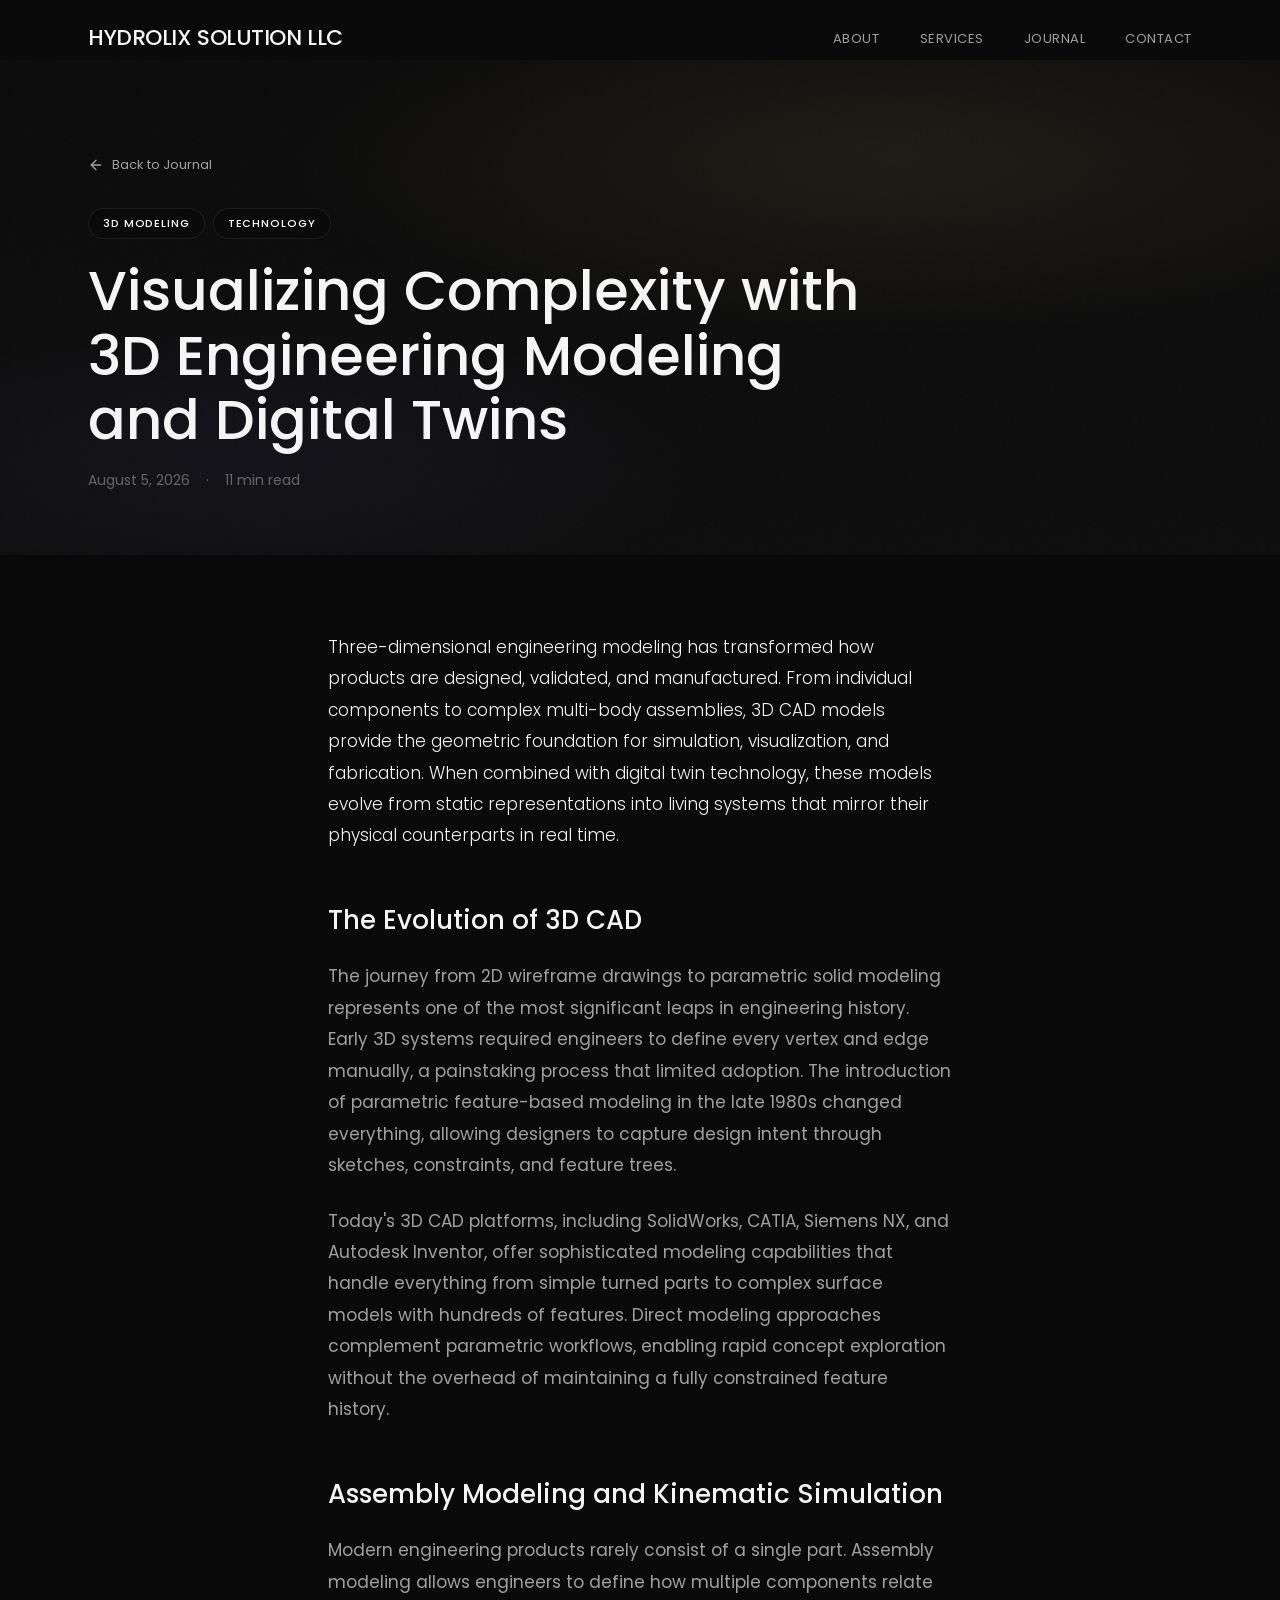
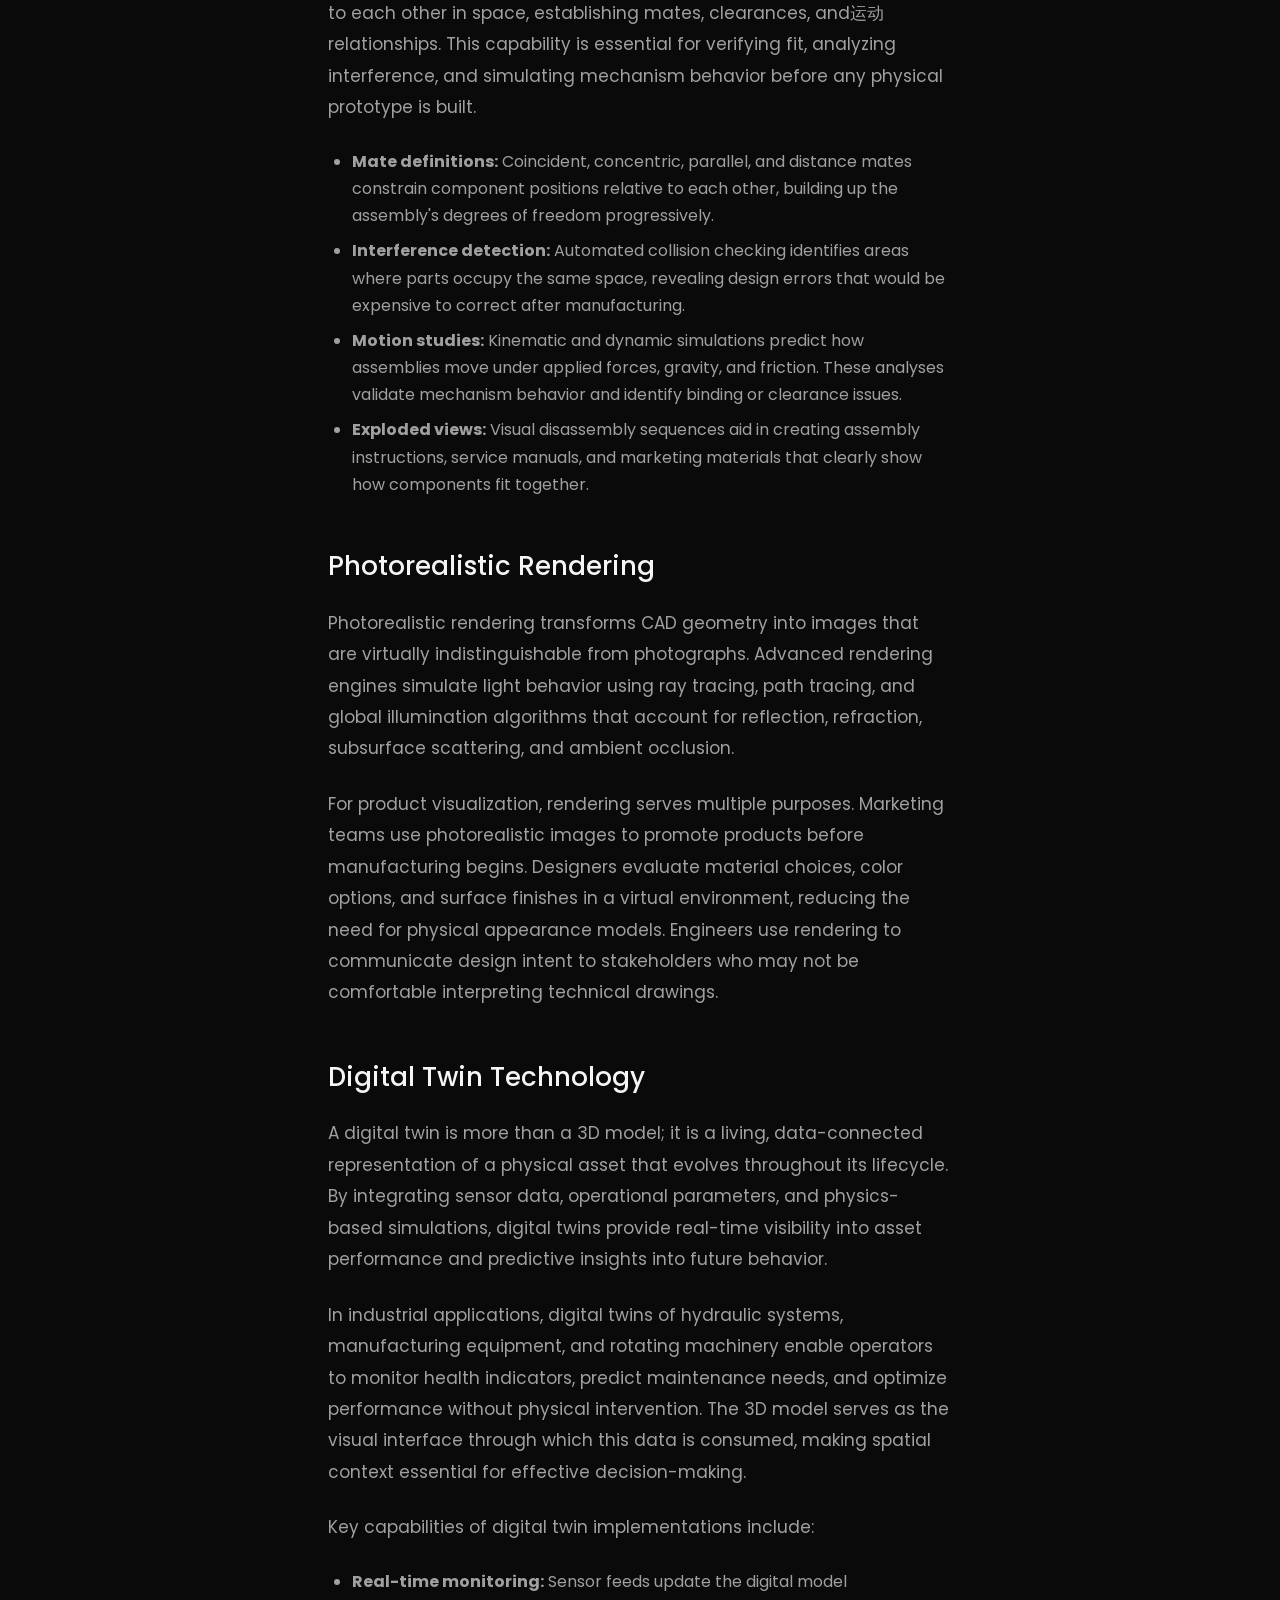
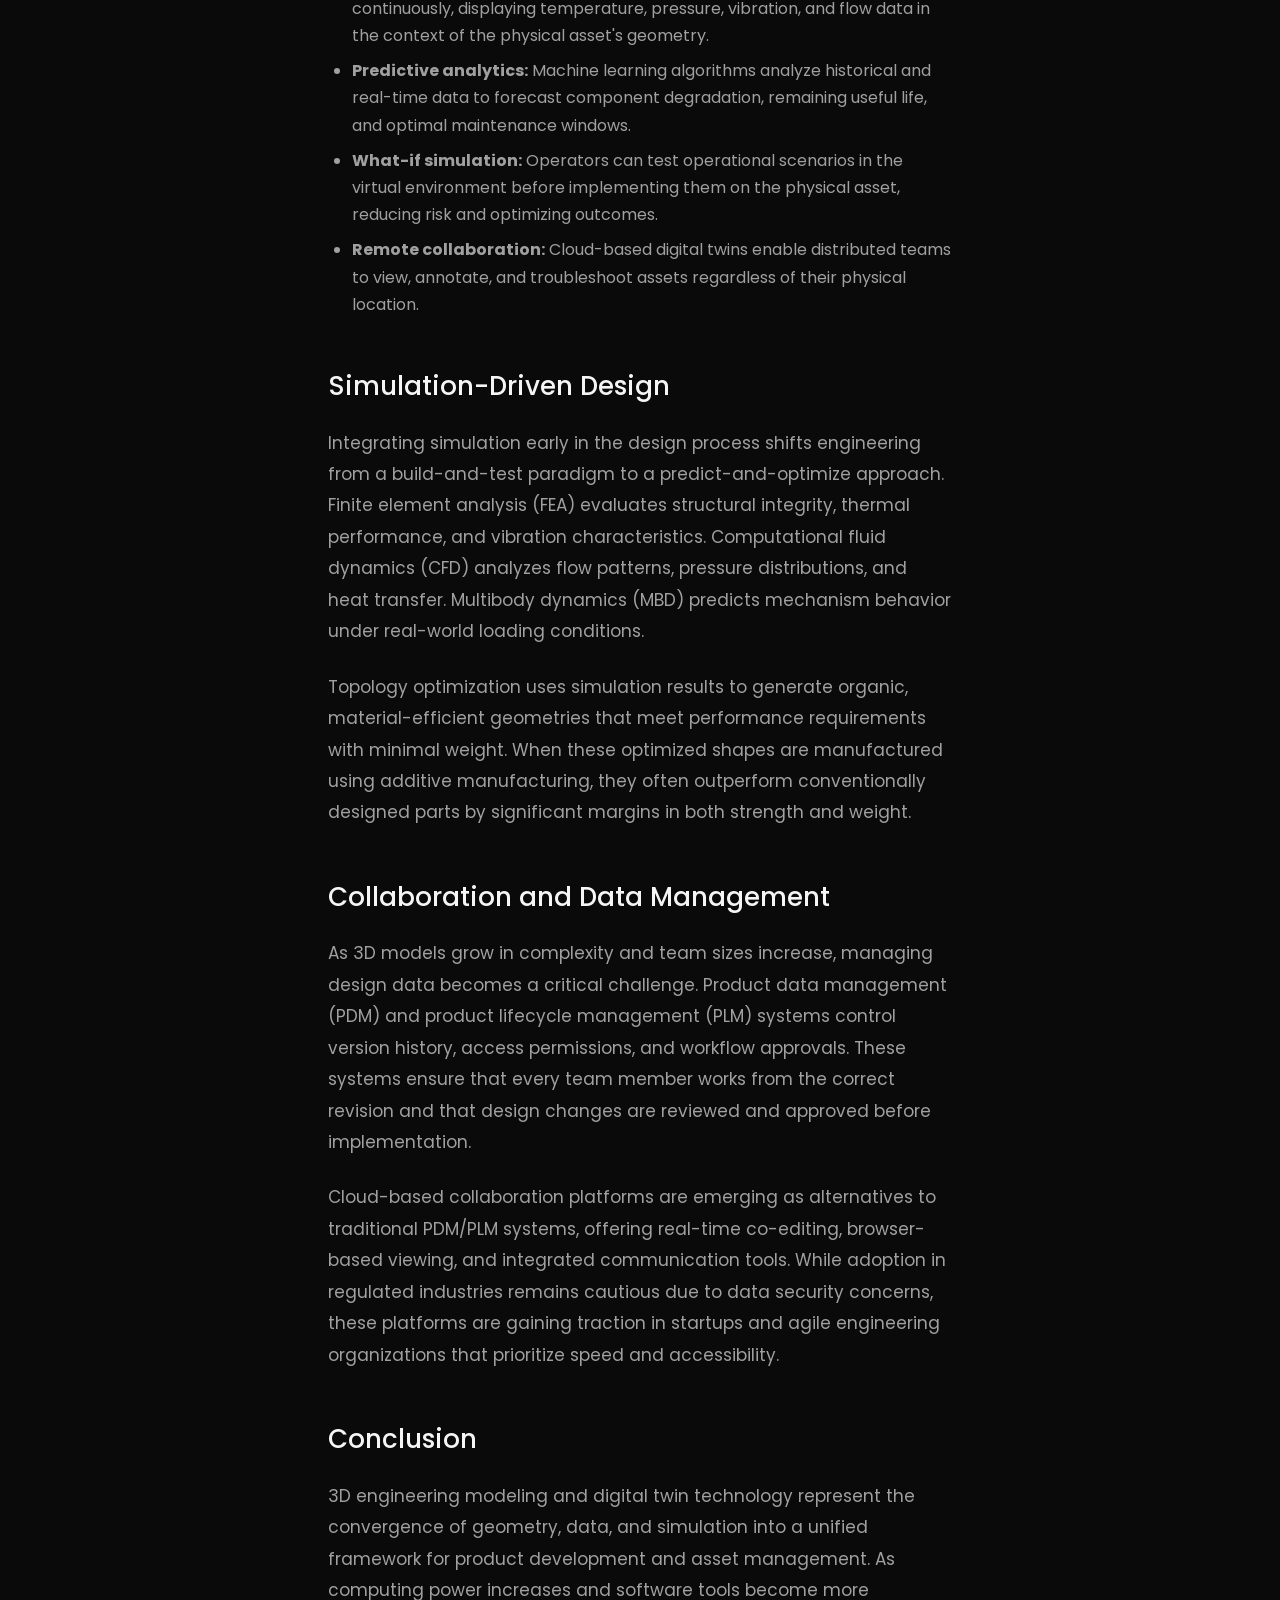
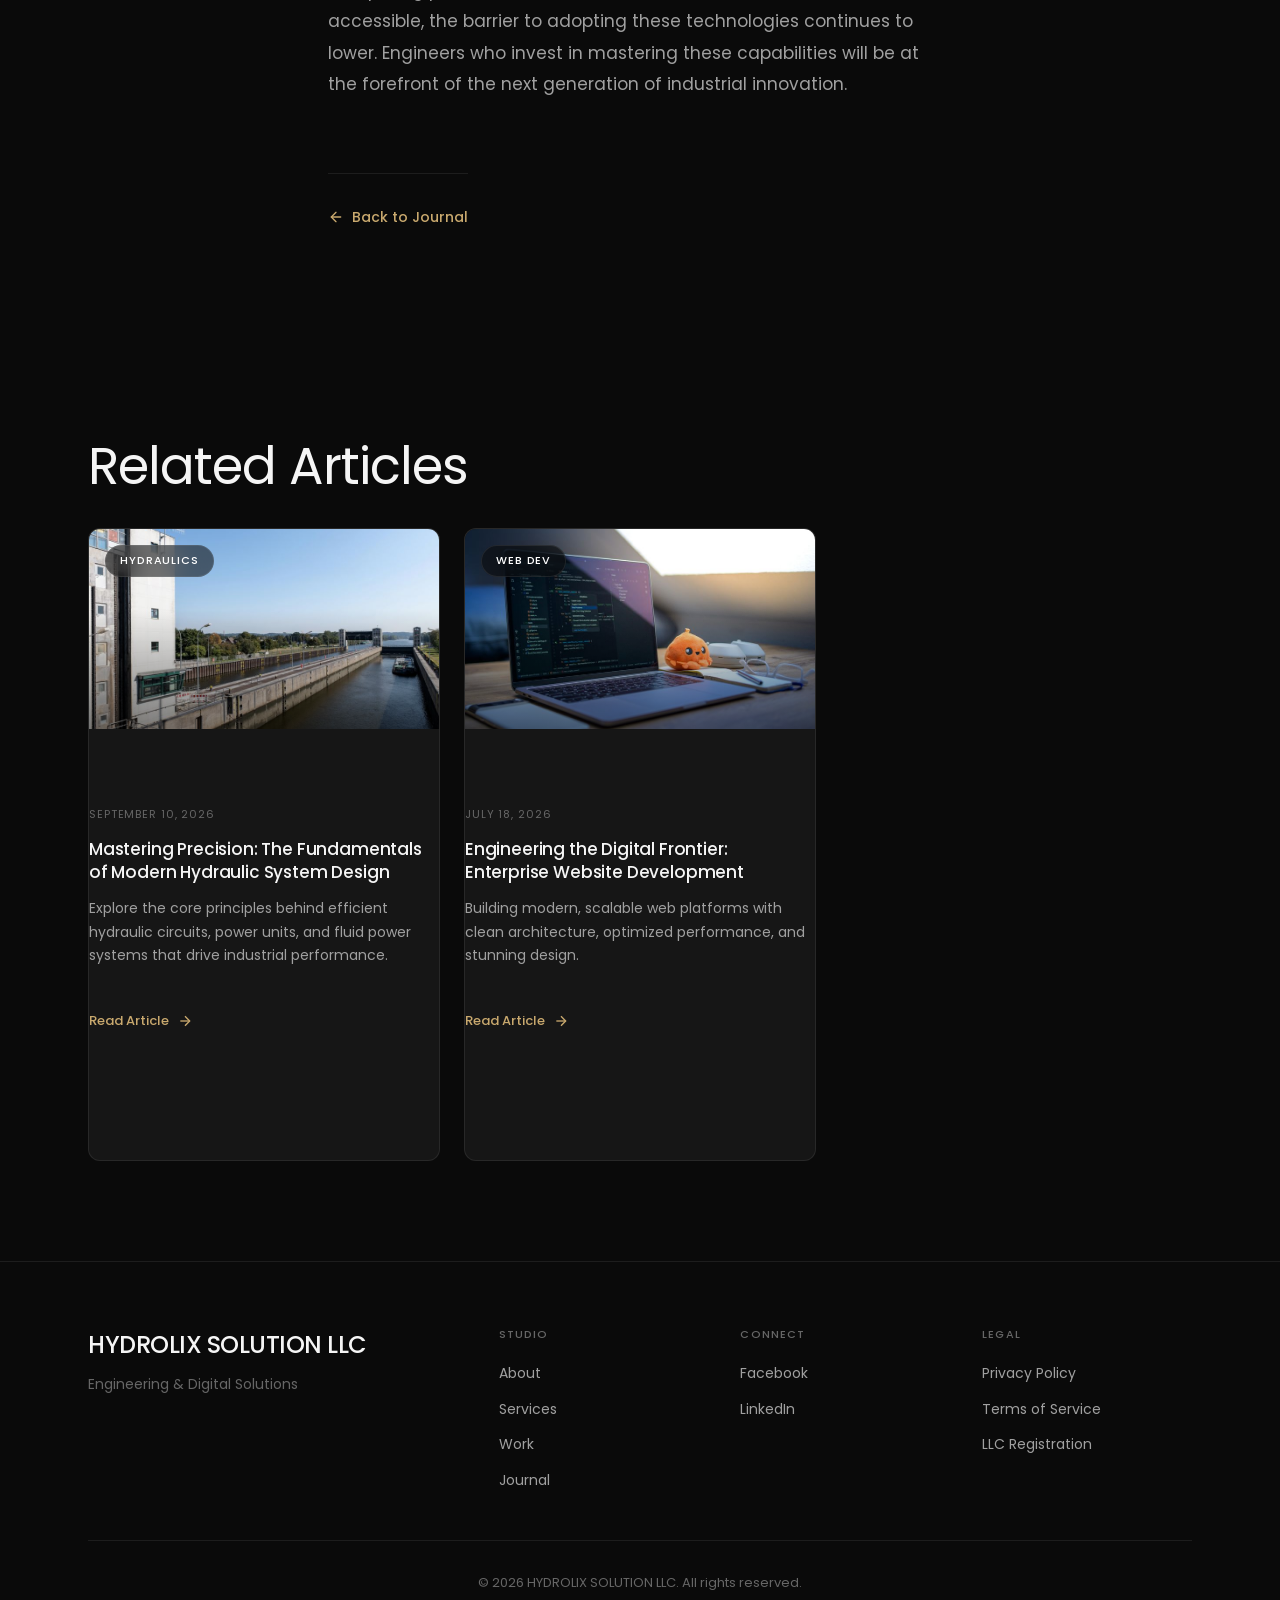
==== commit e9a71786: "Update branding to "HYDROLIX SOLUTION LLC" across all HTML files, CSS, and JavaScript; enhance hero " ====
--- a/article-3d-modeling.html
+++ b/article-3d-modeling.html
@@ -3,7 +3,7 @@
 <head>
   <meta charset="UTF-8">
   <meta name="viewport" content="width=device-width, initial-scale=1.0">
-  <title>Visualizing Complexity with 3D Engineering Modeling and Digital Twins | Hydrolix SOLUTION LLC</title>
+  <title>Visualizing Complexity with 3D Engineering Modeling and Digital Twins | HYDROLIX SOLUTION LLC</title>
   <meta name="description" content="Advanced 3D CAD models and digital twin technology for product visualization, simulation, and prototyping.">
   <link rel="preconnect" href="https://fonts.googleapis.com">
   <link rel="preconnect" href="https://fonts.gstatic.com" crossorigin>
@@ -16,7 +16,7 @@
   <!-- Loader -->
   <div class="loader" id="loader" aria-hidden="true">
     <div class="loader-inner">
-      <span class="loader-text">Hydrolix SOLUTION LLC</span>
+      <span class="loader-text">HYDROLIX SOLUTION LLC</span>
       <div class="loader-bar"><div class="loader-progress"></div></div>
     </div>
   </div>
@@ -24,8 +24,8 @@
   <!-- Navigation -->
   <nav class="navbar" id="navbar" role="navigation" aria-label="Main navigation">
     <div class="nav-container">
-      <a href="index.html" class="nav-logo" aria-label="Hydrolix SOLUTION LLC home">
-        <span class="logo-text">Hydrolix SOLUTION LLC</span>
+      <a href="index.html" class="nav-logo" aria-label="HYDROLIX SOLUTION LLC home">
+        <span class="logo-text">HYDROLIX SOLUTION LLC</span>
       </a>
       <button class="nav-toggle" id="navToggle" aria-label="Toggle navigation menu" aria-expanded="false">
         <span class="hamburger"><span></span><span></span></span>
@@ -152,8 +152,8 @@
     <div class="container">
       <div class="footer-top">
         <div class="footer-brand">
-          <a href="index.html" class="nav-logo" aria-label="Hydrolix SOLUTION LLC home">
-            <span class="logo-text">Hydrolix SOLUTION LLC</span>
+          <a href="index.html" class="nav-logo" aria-label="HYDROLIX SOLUTION LLC home">
+            <span class="logo-text">HYDROLIX SOLUTION LLC</span>
           </a>
           <p class="footer-tagline">Engineering & Digital Solutions</p>
         </div>
@@ -185,7 +185,7 @@
         </div>
       </div>
       <div class="footer-bottom">
-        <p>&copy; 2026 Hydrolix SOLUTION LLC. All rights reserved.</p>
+        <p>&copy; 2026 HYDROLIX SOLUTION LLC. All rights reserved.</p>
       </div>
     </div>
   </footer>
--- a/styles.css
+++ b/styles.css
@@ -277,11 +277,13 @@
 /* --- Hero --- */
 .hero {
   position: relative;
-  min-height: auto;
-  display: flex;
-  align-items: center;
+  min-height: 90vh;
+  min-height: 90dvh;
+  display: flex;
+  flex-direction: column;
+  justify-content: center;
   overflow: hidden;
-  padding: 5rem 0 2rem;
+  padding: 5rem 0 1.5rem;
 }
 .hero-bg {
   position: absolute;
@@ -350,14 +352,15 @@
   50% { transform: translate(-20px, 30px) scale(0.95); }
   75% { transform: translate(20px, 20px) scale(1.02); }
 }
+
+/* --- Hero Content --- */
 .hero-content {
   position: relative;
   z-index: 1;
   max-width: var(--container);
   margin: 0 auto;
   padding: 0 var(--gutter);
-  padding-top: 2rem;
-  padding-bottom: 2rem;
+  width: 100%;
 }
 .hero-badge {
   display: inline-flex;
@@ -371,7 +374,7 @@
   font-weight: 500;
   letter-spacing: 0.02em;
   color: var(--accent);
-  margin-bottom: 2rem;
+  margin-bottom: 1.25rem;
   backdrop-filter: blur(10px);
 }
 .hero-badge-dot {
@@ -385,23 +388,34 @@
   0%, 100% { opacity: 1; transform: scale(1); }
   50% { opacity: 0.5; transform: scale(1.2); }
 }
-.hero-eyebrow {
-  font-size: 0.75rem;
-  font-weight: 500;
-  letter-spacing: 0.15em;
-  text-transform: uppercase;
-  color: var(--accent);
-  margin-bottom: 2rem;
-}
+
+/* --- Hero Title (line-by-line reveal) --- */
 .hero-title {
   font-family: var(--font-display);
-  font-size: clamp(2.75rem, 7vw, 5.5rem);
+  font-size: clamp(2.5rem, 5.5vw, 4.5rem);
   font-weight: 400;
-  line-height: 1.08;
+  line-height: 1.15;
   letter-spacing: -0.03em;
-  margin-bottom: 2rem;
+  margin-bottom: 1.25rem;
   max-width: 800px;
 }
+.hero-title-line {
+  display: block;
+  overflow: hidden;
+  padding-bottom: 0.08em;
+}
+.hero-title-inner {
+  display: inline-block;
+  transform: translateY(110%);
+  transition: transform 0.9s var(--ease);
+}
+.hero.revealed .hero-title-inner {
+  transform: translateY(0);
+}
+.hero-title-line:nth-child(1) .hero-title-inner { transition-delay: 0.1s; }
+.hero-title-line:nth-child(2) .hero-title-inner { transition-delay: 0.22s; }
+.hero-title-line:nth-child(3) .hero-title-inner { transition-delay: 0.34s; }
+
 .hero-title em {
   font-style: italic;
   color: var(--accent);
@@ -422,7 +436,7 @@
   line-height: 1.7;
   color: var(--text-secondary);
   max-width: 520px;
-  margin-bottom: 3rem;
+  margin-bottom: 2rem;
 }
 .hero-actions {
   display: flex;
@@ -435,66 +449,169 @@
 .hero-actions .btn-primary:hover svg {
   transform: translateX(4px);
 }
+
+/* --- Hero Stats Row --- */
+.hero-stats {
+  position: relative;
+  z-index: 1;
+  display: grid;
+  grid-template-columns: repeat(4, 1fr);
+  gap: 2rem;
+  max-width: 700px;
+  margin: 2rem auto 0;
+  padding: 0 var(--gutter);
+  padding-top: 1.75rem;
+  border-top: 1px solid var(--border);
+}
+.hero-stat {
+  text-align: left;
+}
+.hero-stat-value {
+  display: flex;
+  align-items: baseline;
+  gap: 2px;
+}
+.hero-stat-number {
+  font-family: var(--font-display);
+  font-size: clamp(1.75rem, 3vw, 2.5rem);
+  font-weight: 600;
+  color: var(--accent);
+  line-height: 1;
+}
+.hero-stat-suffix {
+  font-family: var(--font-display);
+  font-size: clamp(1.25rem, 2vw, 1.75rem);
+  font-weight: 600;
+  color: var(--accent);
+  line-height: 1;
+}
+.hero-stat-label {
+  display: block;
+  font-size: 0.75rem;
+  color: var(--text-muted);
+  margin-top: 0.5rem;
+  letter-spacing: 0.01em;
+}
+
+/* --- Hero Trust Logos --- */
+.hero-trust {
+  position: relative;
+  z-index: 1;
+  max-width: var(--container);
+  margin: 1.5rem auto 0;
+  padding: 0 var(--gutter);
+}
+.hero-trust-label {
+  display: block;
+  font-size: 0.6875rem;
+  letter-spacing: 0.12em;
+  text-transform: uppercase;
+  color: var(--text-muted);
+  margin-bottom: 1.25rem;
+}
+.hero-trust-logos {
+  display: flex;
+  align-items: center;
+  gap: 2.5rem;
+  flex-wrap: wrap;
+}
+.hero-trust-logo {
+  font-family: var(--font-display);
+  font-size: 0.875rem;
+  font-weight: 500;
+  letter-spacing: 0.04em;
+  color: var(--text-muted);
+  opacity: 0.4;
+  transition: opacity 0.3s var(--ease), color 0.3s var(--ease);
+  cursor: default;
+  user-select: none;
+}
+.hero-trust-logo:hover {
+  opacity: 0.8;
+  color: var(--text-secondary);
+}
+
+/* --- Hero Scroll Indicator --- */
 .hero-scroll {
   position: absolute;
   bottom: 2rem;
-  left: var(--gutter);
+  left: 50%;
+  transform: translateX(-50%);
   display: flex;
   flex-direction: column;
   align-items: center;
   gap: 0.75rem;
+  opacity: 0;
+  animation: fadeInUp 0.8s var(--ease) 1.2s forwards;
 }
 .hero-scroll span {
   font-size: 0.6875rem;
   letter-spacing: 0.15em;
   text-transform: uppercase;
   color: var(--text-muted);
-  writing-mode: vertical-rl;
 }
 .scroll-line {
   width: 1px;
-  height: 60px;
+  height: 50px;
   background: linear-gradient(to bottom, var(--accent), transparent);
   animation: scrollPulse 2s ease-in-out infinite;
 }
 @keyframes scrollPulse {
-  0%, 100% { opacity: 1; }
-  50% { opacity: 0.3; }
-}
-.hero-floating-stats {
-  position: absolute;
-  bottom: 2rem;
-  right: var(--gutter);
-  display: flex;
-  align-items: center;
-  gap: 1.5rem;
-  padding: 1rem 1.5rem;
-  background: rgba(22, 22, 22, 0.6);
-  backdrop-filter: blur(20px);
-  border: 1px solid var(--border);
-  border-radius: 12px;
-}
-.hero-stat-item {
-  text-align: center;
-}
-.hero-stat-value {
-  display: block;
-  font-family: var(--font-display);
-  font-size: 1.5rem;
-  font-weight: 500;
-  color: var(--text);
-  line-height: 1;
-}
-.hero-stat-label {
-  display: block;
-  font-size: 0.6875rem;
-  color: var(--text-muted);
-  margin-top: 0.25rem;
-}
-.hero-stat-divider {
-  width: 1px;
-  height: 30px;
-  background: var(--border);
+  0%, 100% { opacity: 1; transform: scaleY(1); }
+  50% { opacity: 0.3; transform: scaleY(0.6); transform-origin: top; }
+}
+@keyframes fadeInUp {
+  from { opacity: 0; transform: translate(-50%, 20px); }
+  to { opacity: 1; transform: translate(-50%, 0); }
+}
+
+/* --- Hero Responsive --- */
+@media (max-width: 768px) {
+  .hero {
+    min-height: 85svh;
+    padding: 4.5rem 0 1.25rem;
+  }
+  .hero-badge {
+    font-size: 0.6875rem;
+    padding: 0.4rem 0.875rem;
+    margin-bottom: 1rem;
+  }
+  .hero-title {
+    font-size: clamp(2rem, 8vw, 3rem);
+  }
+  .hero-title-line {
+    padding-bottom: 0.05em;
+  }
+  .hero-subtitle {
+    font-size: 0.9375rem;
+    margin-bottom: 1.5rem;
+  }
+  .hero-actions {
+    flex-direction: column;
+  }
+  .hero-actions .btn {
+    width: 100%;
+    justify-content: center;
+  }
+  .hero-scroll {
+    display: none;
+  }
+  .hero-orb-1 { width: 250px; height: 250px; opacity: 0.25; }
+  .hero-orb-2 { width: 200px; height: 200px; opacity: 0.2; }
+  .hero-orb-3 { display: none; }
+}
+@media (max-width: 480px) {
+  .hero {
+    min-height: 80svh;
+    padding: 4rem 0 1rem;
+  }
+  .hero-title {
+    font-size: clamp(1.75rem, 7.5vw, 2.5rem);
+  }
+  .hero-subtitle {
+    font-size: 0.875rem;
+    line-height: 1.6;
+  }
 }
 
 /* --- Marquee --- */
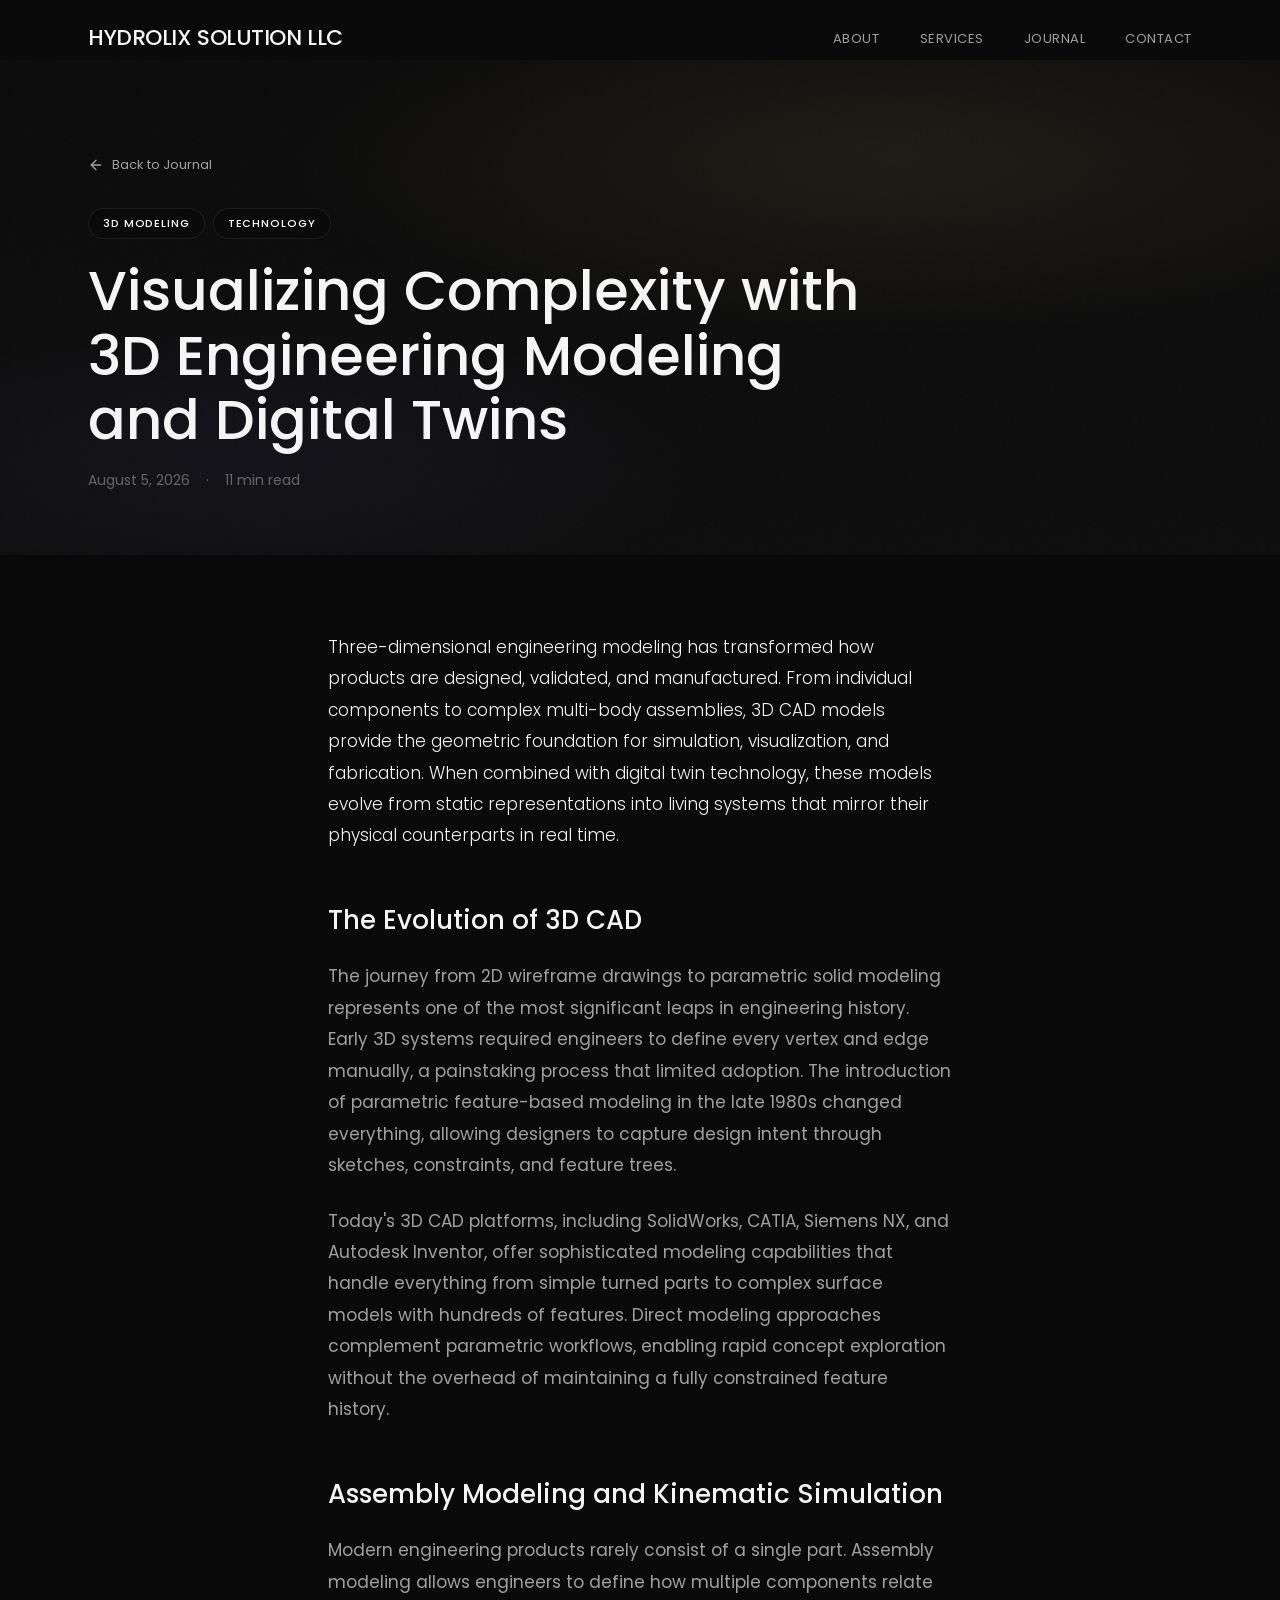
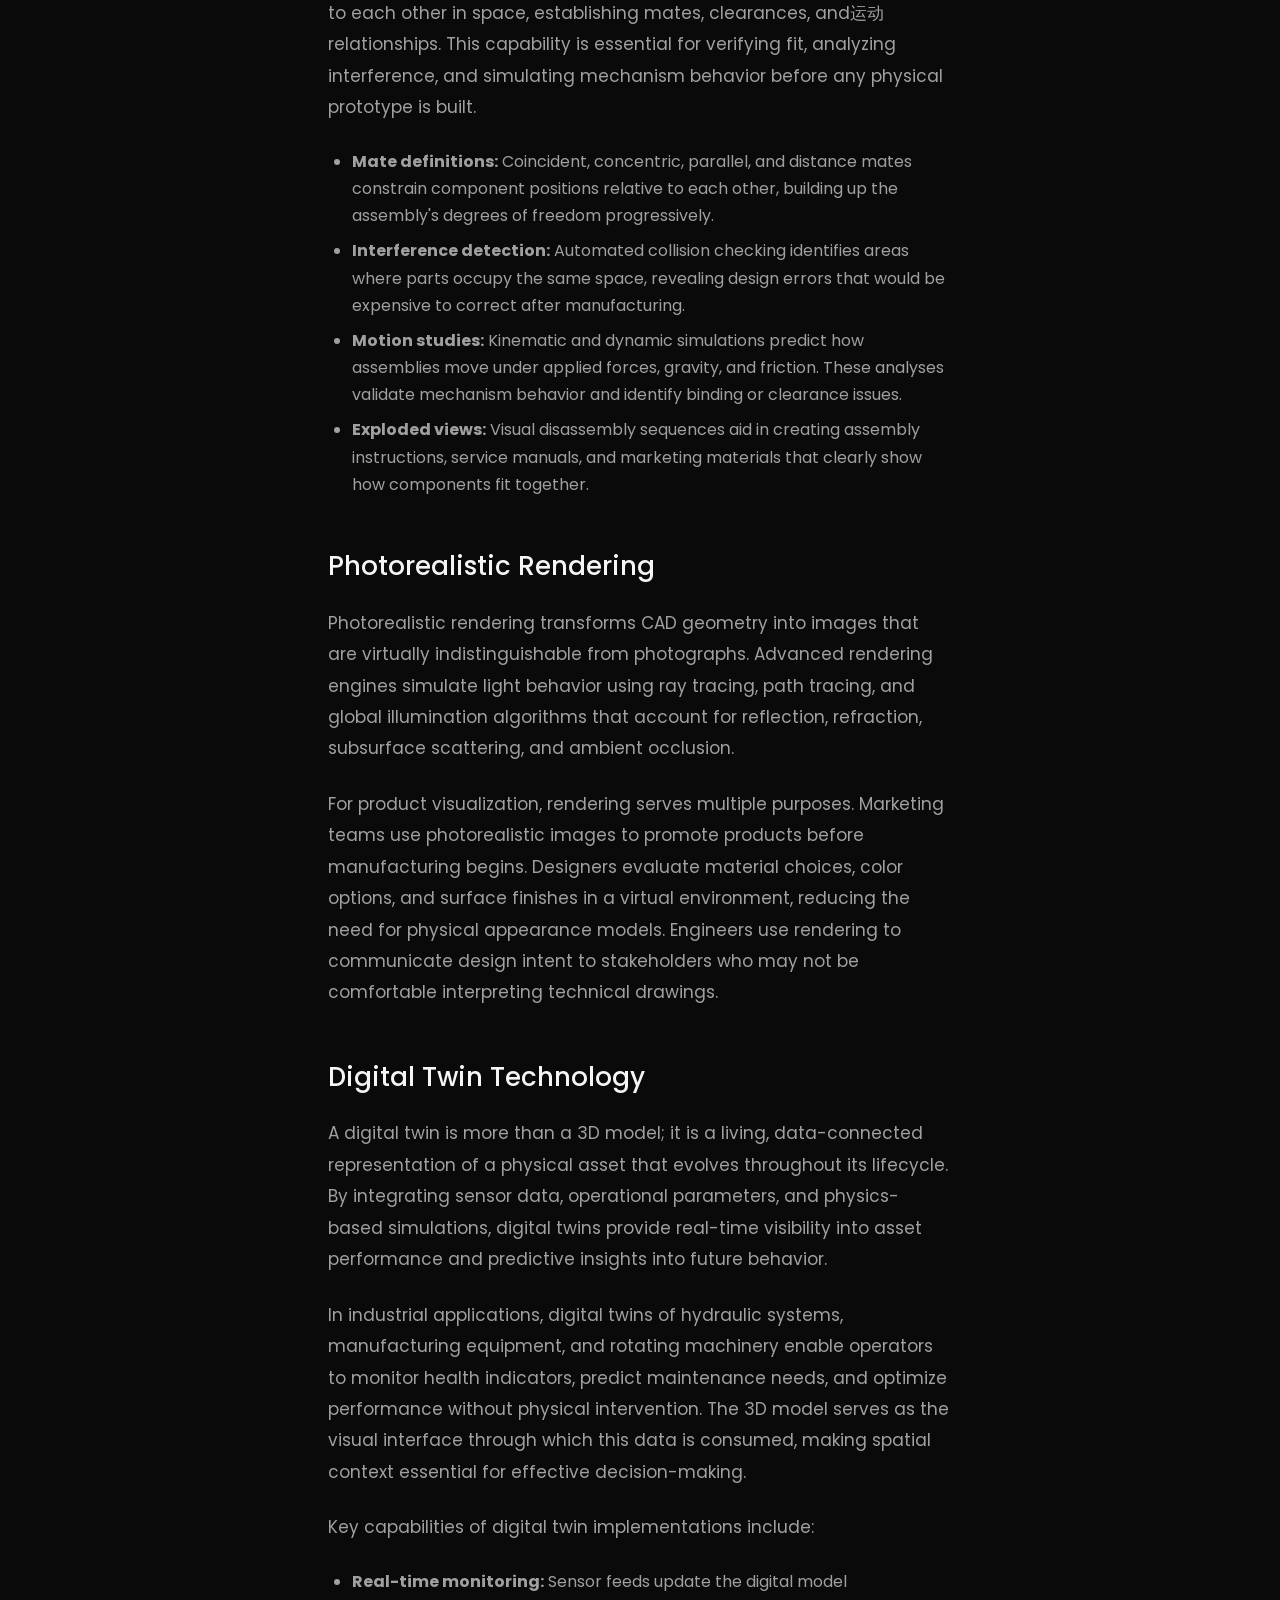
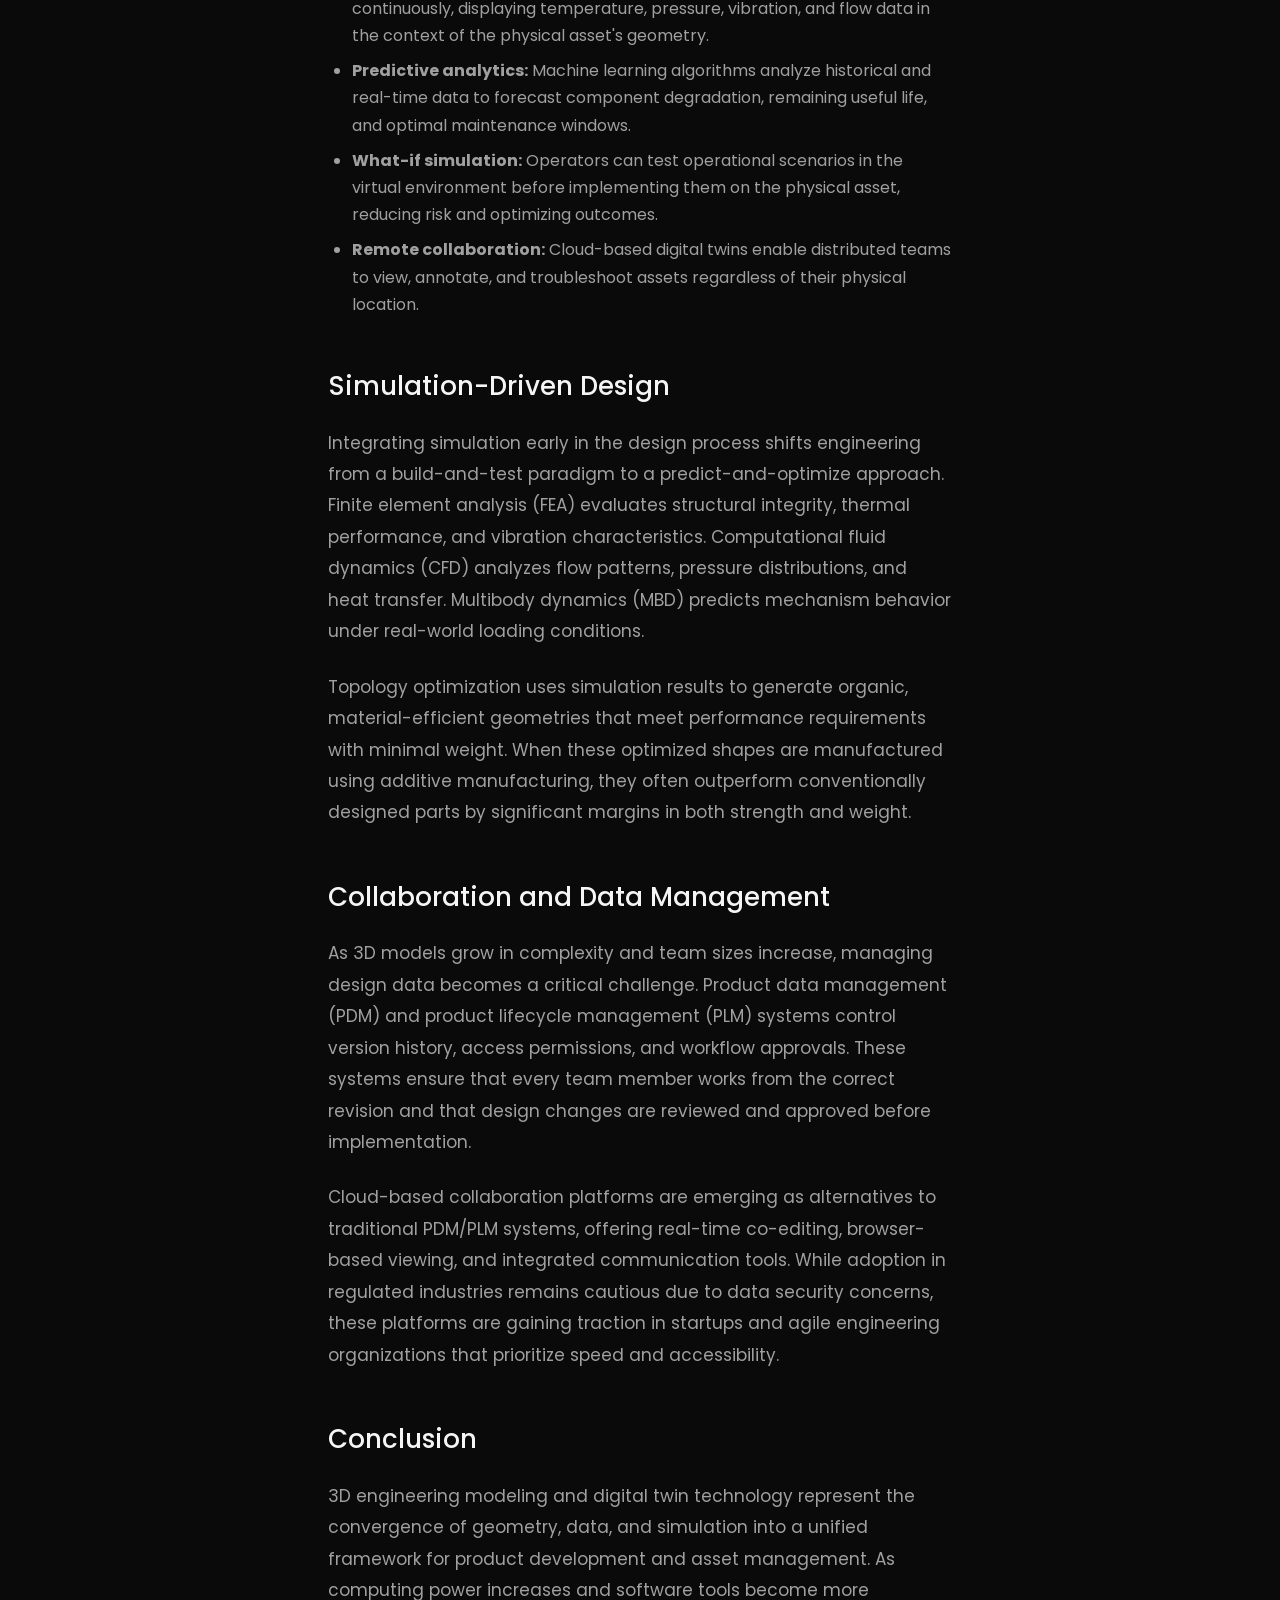
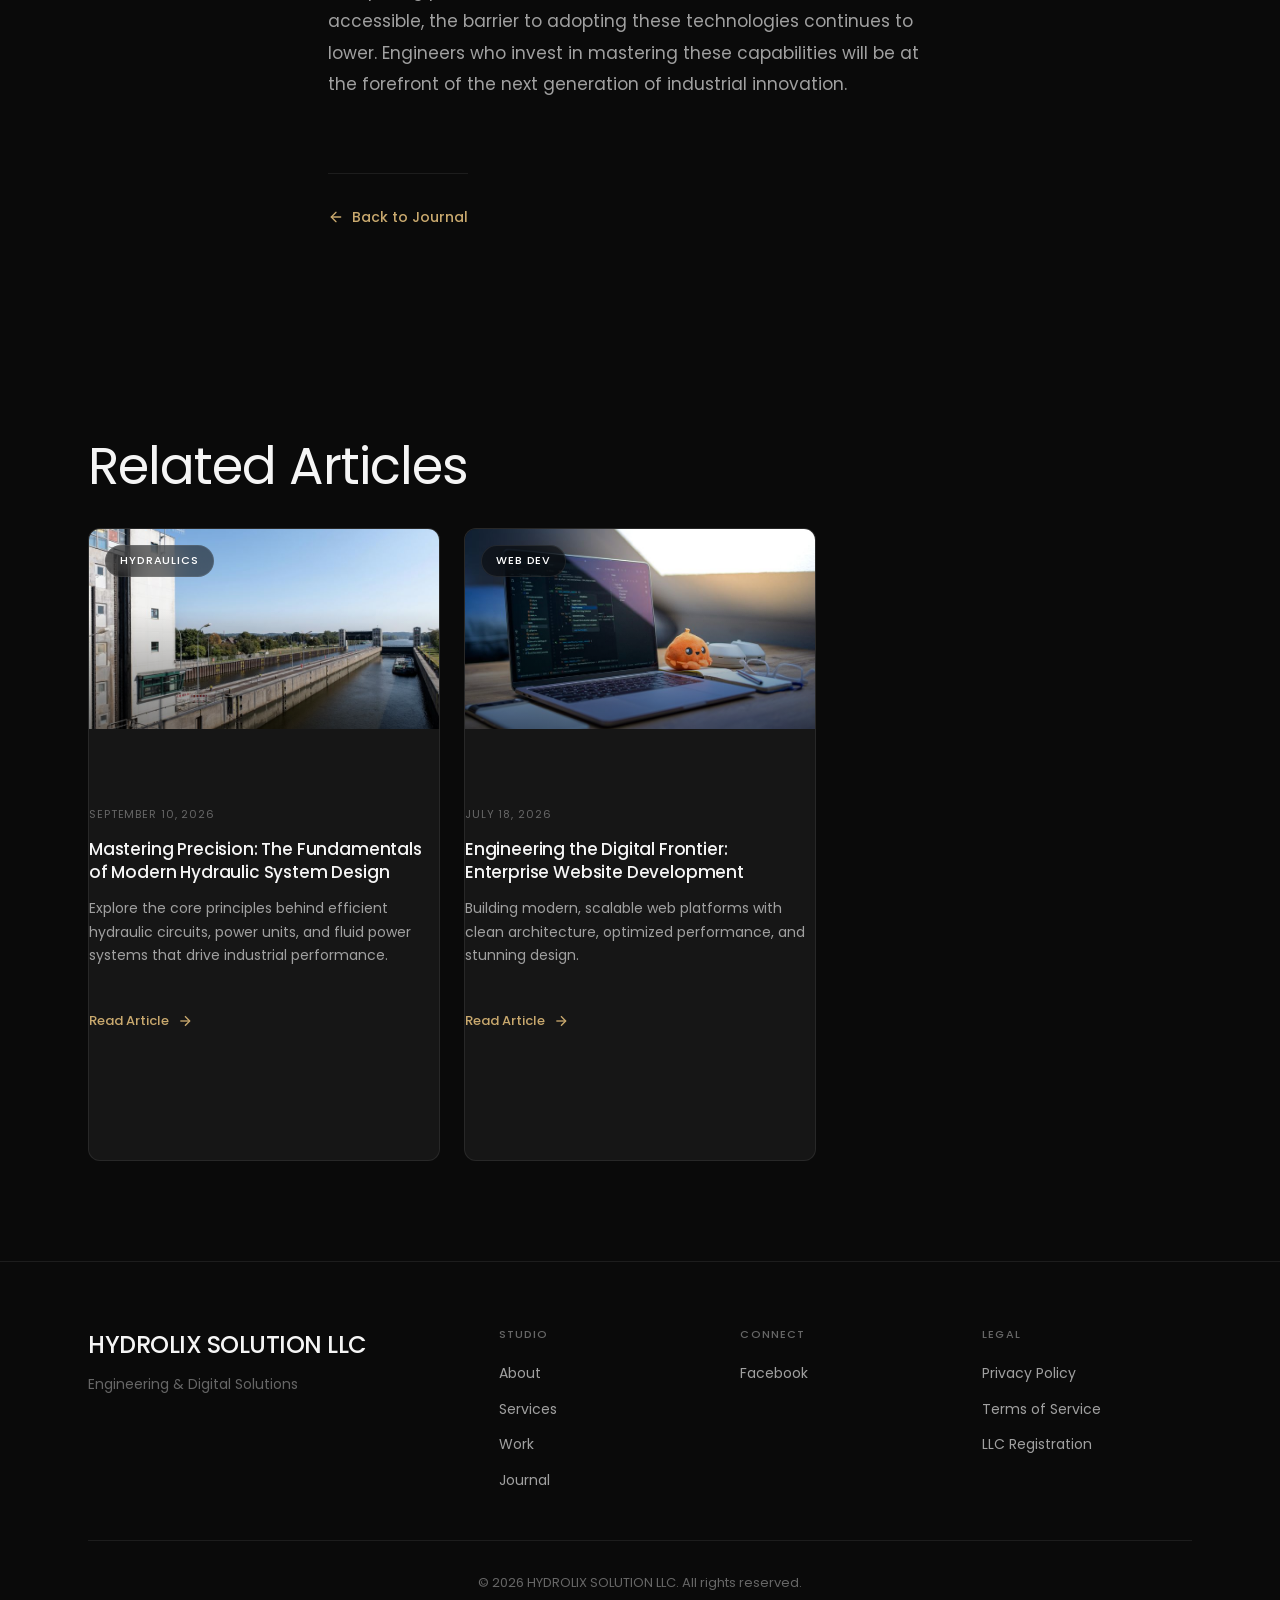
==== commit 533c66c3: "Replace contact details with Hicham Zinet info and remove LinkedIn links" ====
--- a/article-3d-modeling.html
+++ b/article-3d-modeling.html
@@ -171,7 +171,6 @@
             <h3 class="footer-heading">Connect</h3>
             <ul>
               <li><a href="https://www.facebook.com/profile.php?id=61594665413653" target="_blank" rel="noopener noreferrer">Facebook</a></li>
-              <li><a href="https://www.linkedin.com/in/hydrolix-solutions-llc-85013b436?utm_source=share_via&utm_content=profile&utm_medium=member_android" target="_blank" rel="noopener noreferrer">LinkedIn</a></li>
             </ul>
           </div>
           <div class="footer-col">
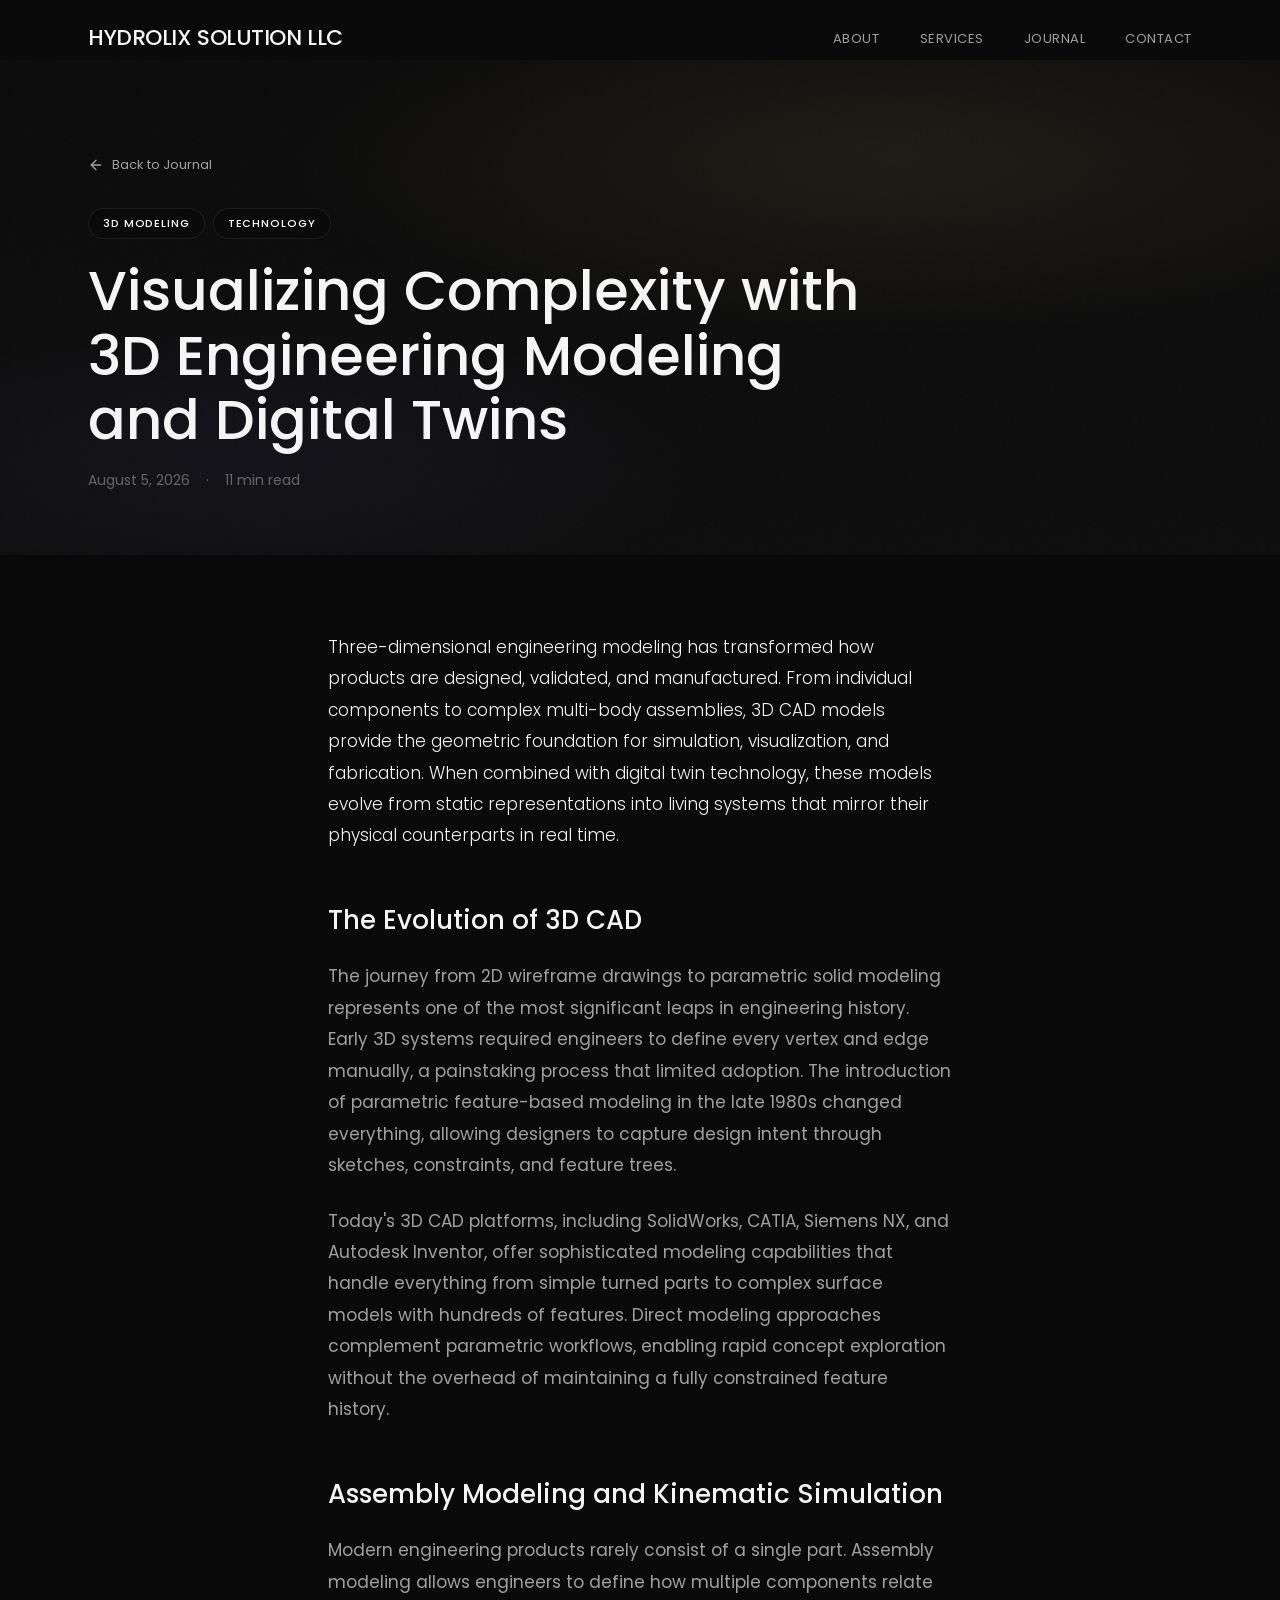
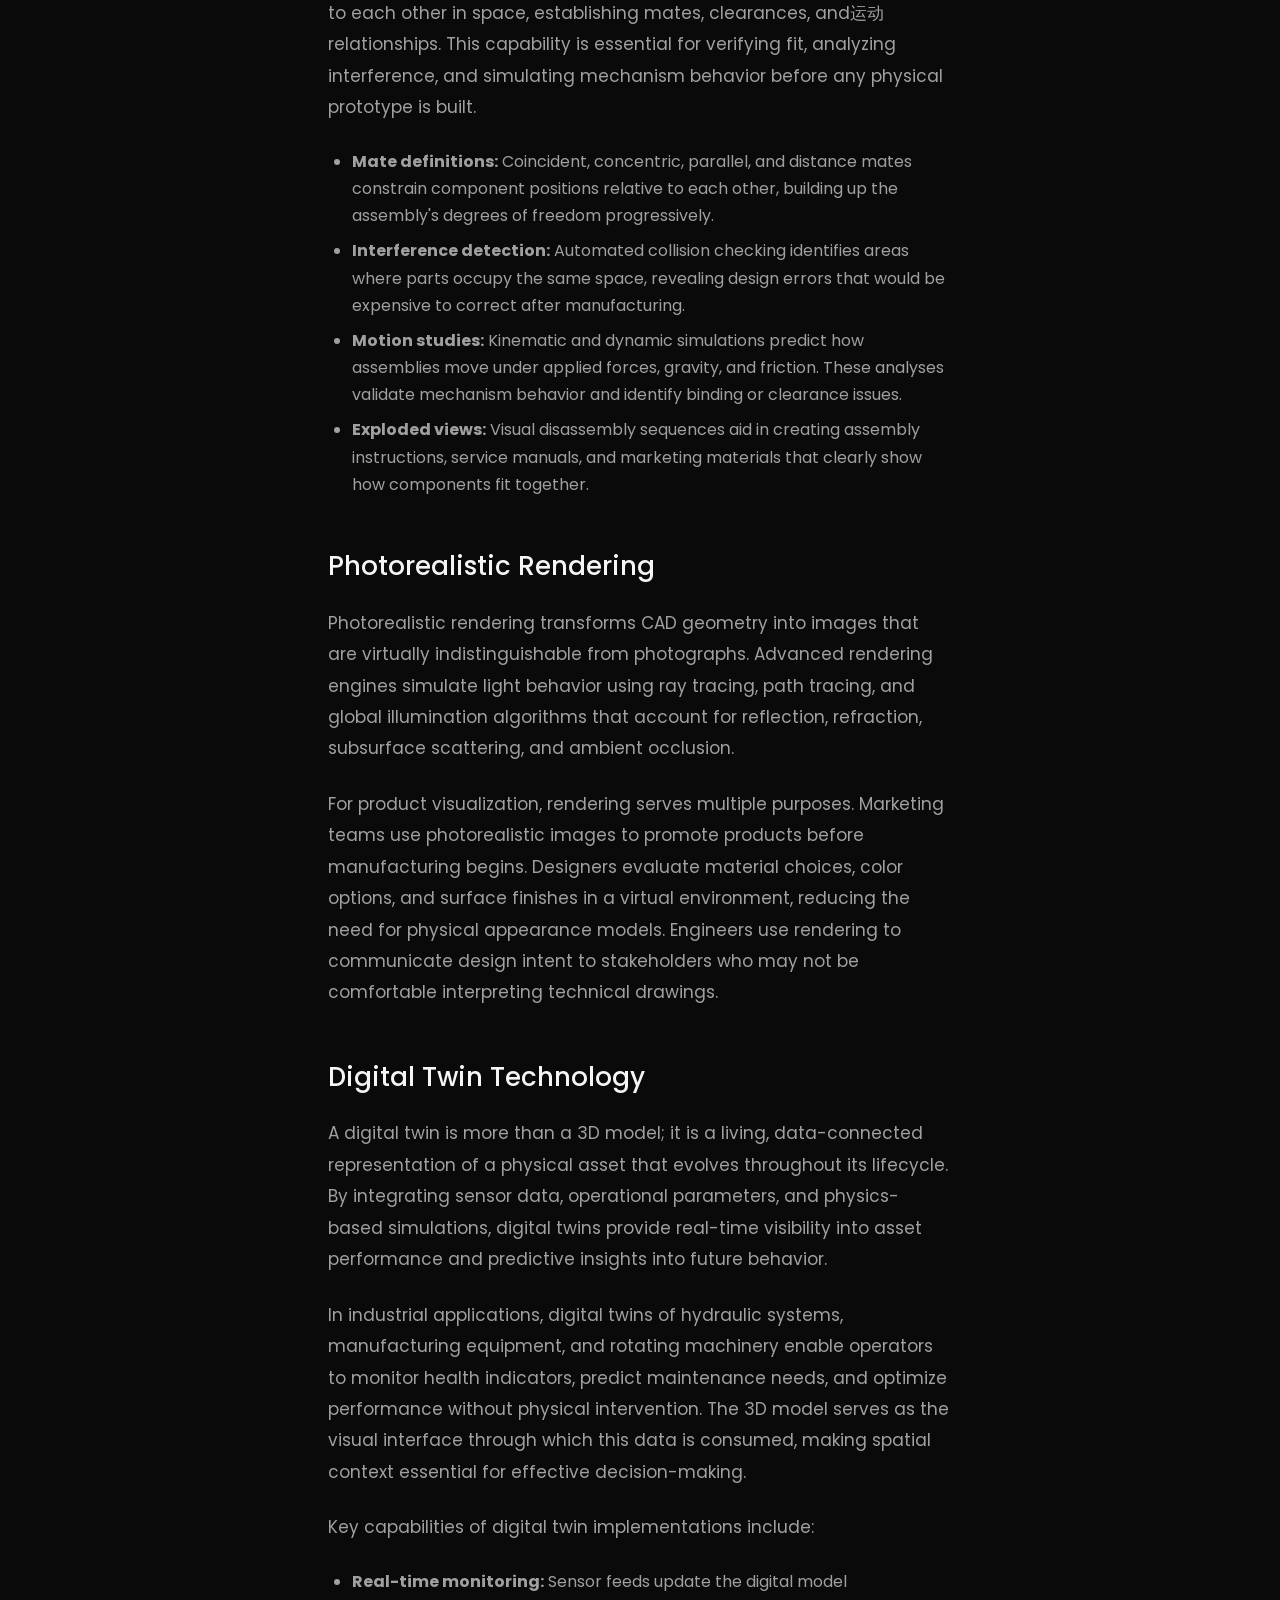
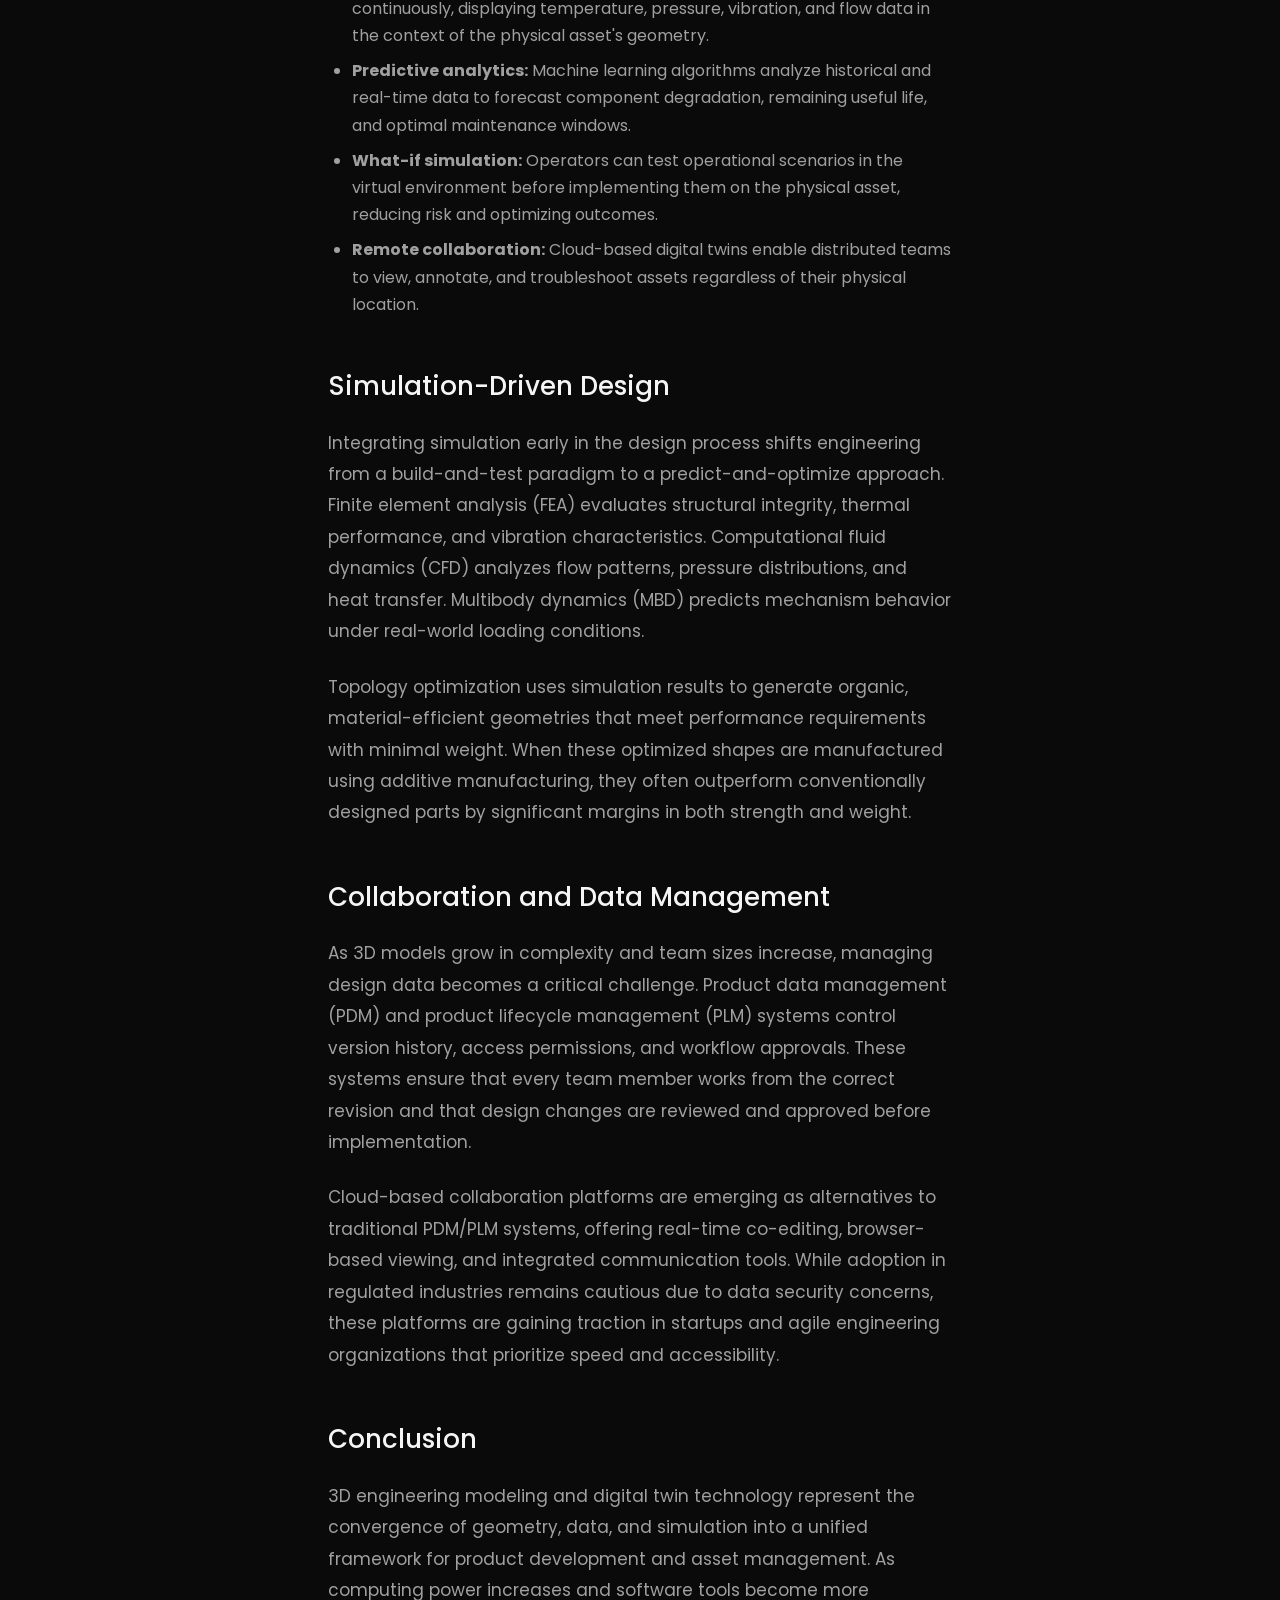
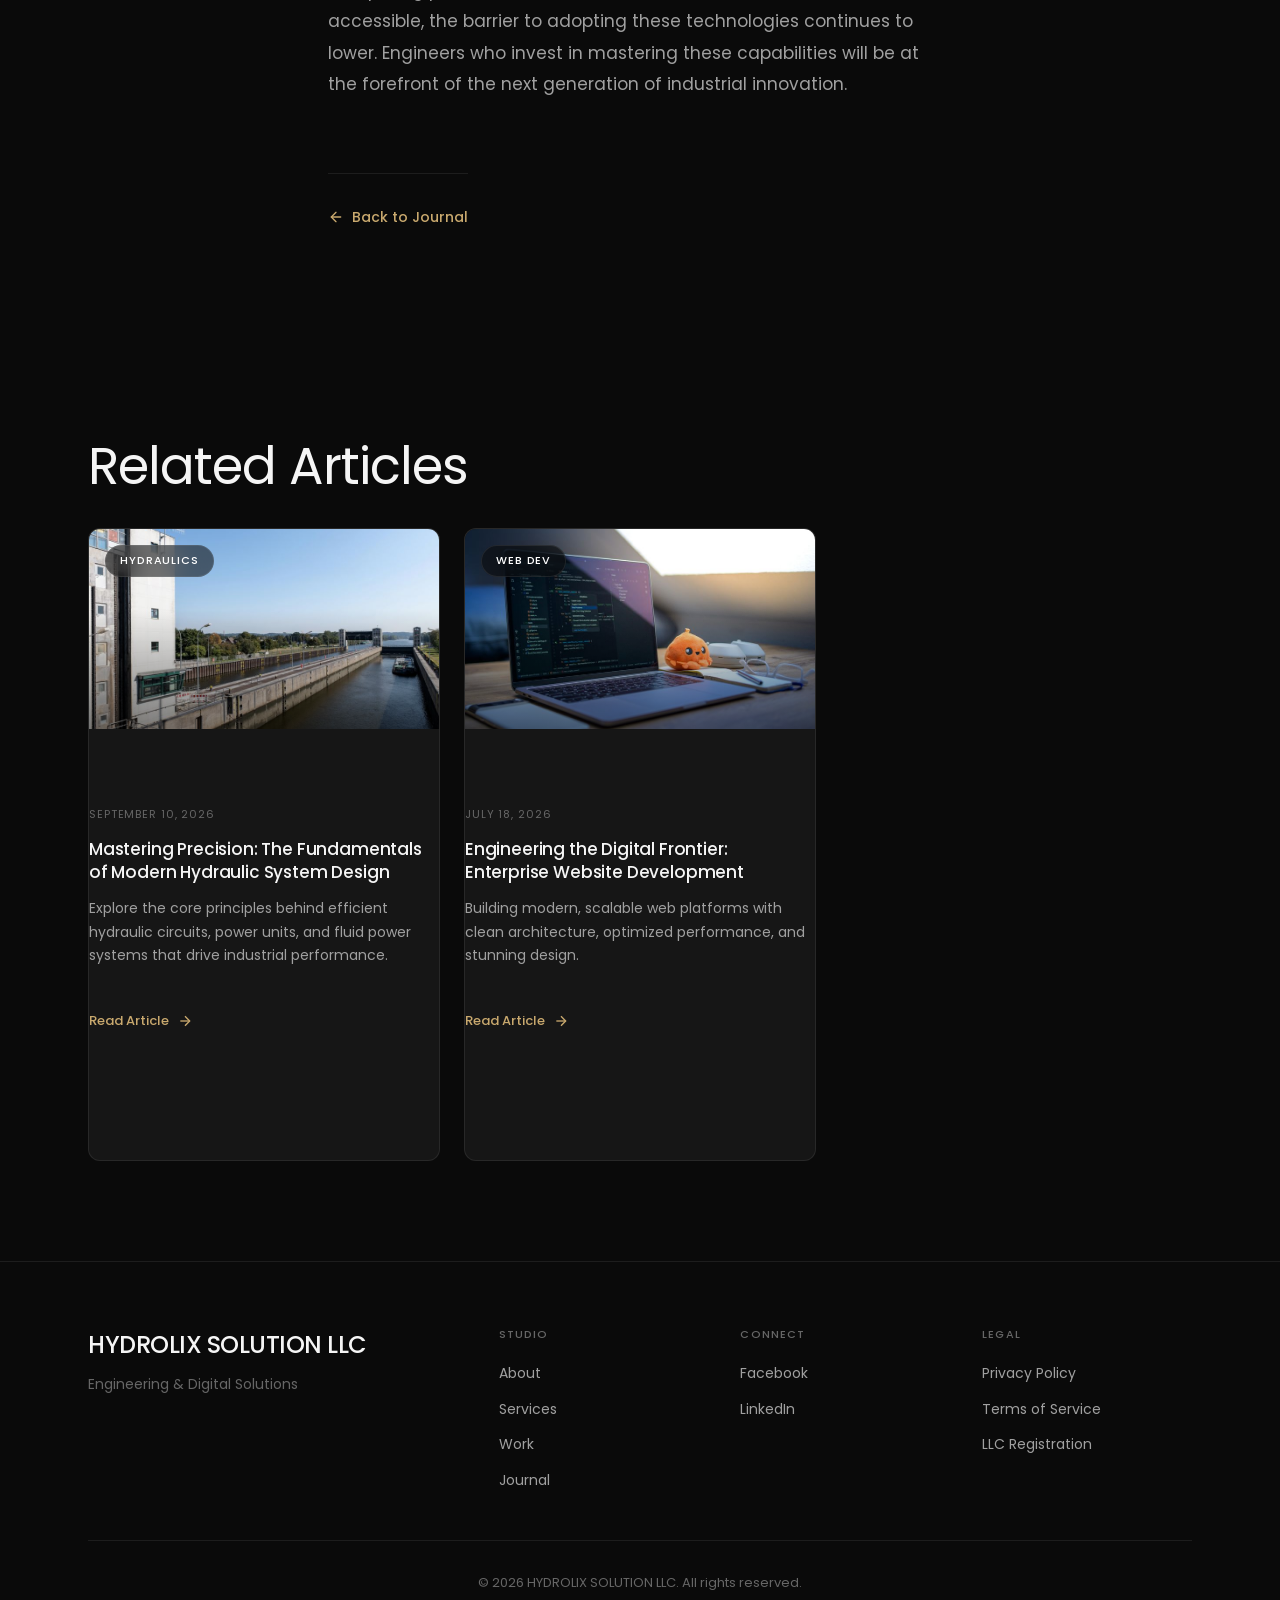
==== commit d5aba051: "Revert "Replace contact details with Hicham Zinet info and remove LinkedIn links" This reverts commi" ====
--- a/article-3d-modeling.html
+++ b/article-3d-modeling.html
@@ -171,6 +171,7 @@
             <h3 class="footer-heading">Connect</h3>
             <ul>
               <li><a href="https://www.facebook.com/profile.php?id=61594665413653" target="_blank" rel="noopener noreferrer">Facebook</a></li>
+              <li><a href="https://www.linkedin.com/in/hydrolix-solutions-llc-85013b436?utm_source=share_via&utm_content=profile&utm_medium=member_android" target="_blank" rel="noopener noreferrer">LinkedIn</a></li>
             </ul>
           </div>
           <div class="footer-col">
